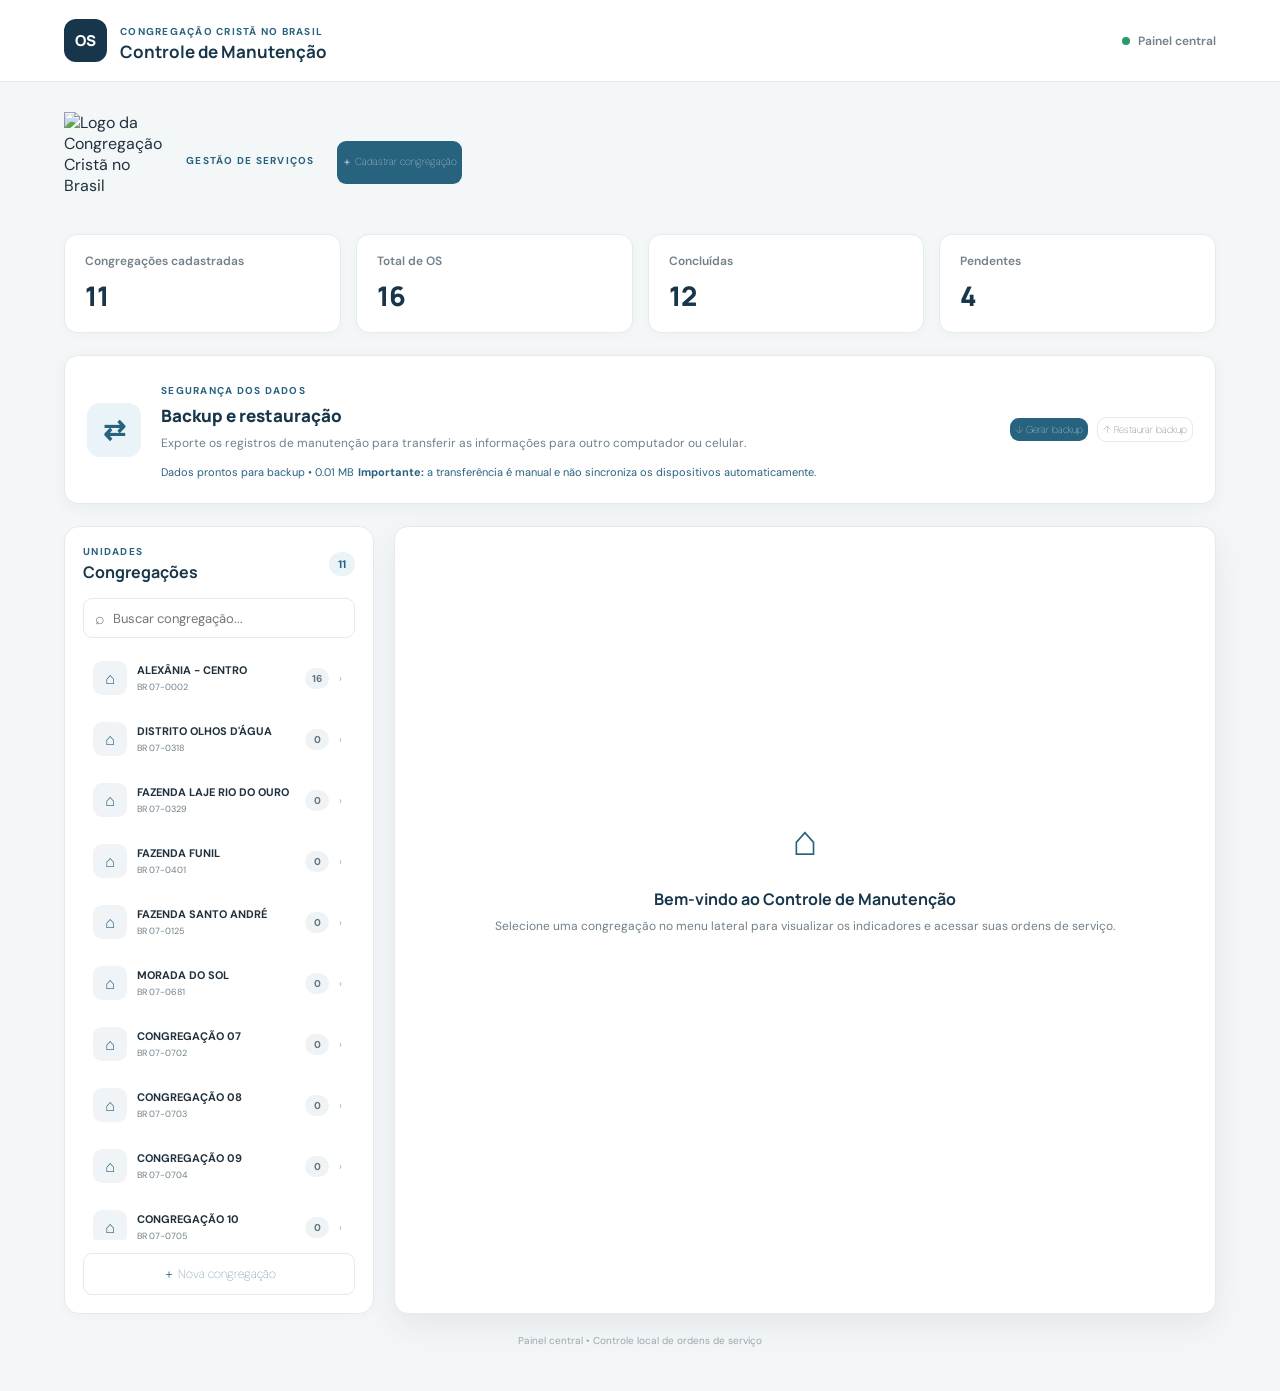
==== index.html @ 7ad14962 "logo html" ====
<!DOCTYPE html>
<html lang="pt-BR">

<head>
    <meta charset="UTF-8">
    <meta name="viewport" content="width=device-width, initial-scale=1.0">
    <meta name="theme-color" content="#18364b">

    <meta
        name="description"
        content="Sistema de controle de manutenção das congregações da Congregação Cristã no Brasil."
    >

    <title>Controle de Manutenção | Painel Central</title>

    <link rel="stylesheet" href="./style.css">

    <script src="./script.js" defer></script>
</head>

<body data-page="painel">

    <!-- =================================================
         CABEÇALHO
    ================================================== -->

    <header class="topbar">

        <a
            class="brand brand-link"
            href="index.html"
            aria-label="Página inicial do Controle de Manutenção"
        >

            <div class="brand-mark" aria-hidden="true">
                OS
            </div>

            <div>

                <span class="eyebrow">
                    CONGREGAÇÃO CRISTÃ NO BRASIL
                </span>

                <h1>Controle de Manutenção</h1>

            </div>

        </a>

        <div class="topbar-tag">

            <span class="online-dot" aria-hidden="true"></span>

            Painel central

        </div>

    </header>


    <!-- =================================================
         CONTEÚDO PRINCIPAL
    ================================================== -->

    <main class="container central-container">


        <!-- =================================================
             APRESENTAÇÃO
        ================================================== -->

        <section class="hero central-hero">

    <div class="hero-apresentacao">

        <img
            src="https://raw.githubusercontent.com/msduarte35/ordem_de_servi-o-ccb/main/Logoccb.avif"
            alt="Logo da Congregação Cristã no Brasil"
            class="logo-ccb"
        >

        <div class="hero-texto">

            <p class="eyebrow">
                GESTÃO DE SERVIÇOS
            </p>
            </div>

            <button
                class="btn btn-primary btn-add-top"
                type="button"
                id="btnNovaIgrejaTopo"
            >

                ＋ Cadastrar congregação

            </button>

        </section>


        <!-- =================================================
             INDICADORES GERAIS
        ================================================== -->

        <section
            class="stats stats-central"
            aria-label="Resumo geral das manutenções"
        >

            <article class="stat-card">

                <span>Congregações cadastradas</span>

                <strong id="totalIgrejas">11</strong>

            </article>


            <article class="stat-card">

                <span>Total de OS</span>

                <strong id="totalOSGeral">0</strong>

            </article>


            <article class="stat-card">

                <span>Concluídas</span>

                <strong id="concluidasGeral">0</strong>

            </article>


            <article class="stat-card">

                <span>Pendentes</span>

                <strong id="pendentesGeral">0</strong>

            </article>

        </section>


        <!-- =================================================
             BACKUP E RESTAURAÇÃO
        ================================================== -->

        <section
            class="backup-card"
            aria-label="Backup e restauração dos dados"
        >

            <div
                class="backup-icon"
                aria-hidden="true"
            >
                ⇄
            </div>


            <div class="backup-content">

                <span class="eyebrow">
                    SEGURANÇA DOS DADOS
                </span>

                <h3>Backup e restauração</h3>

                <p>
                    Exporte os registros de manutenção para transferir
                    as informações para outro computador ou celular.
                </p>

                <small
                    id="backupStatus"
                    aria-live="polite"
                >
                    Último backup: gere um arquivo para salvar seus dados.
                </small>

                <small class="backup-info">

                    <strong>Importante:</strong>

                    a transferência é manual e não sincroniza
                    os dispositivos automaticamente.

                </small>

            </div>


            <div class="backup-actions">

                <button
                    type="button"
                    class="btn btn-primary"
                    id="btnGerarBackup"
                >

                    ↓ Gerar backup

                </button>


                <button
                    type="button"
                    class="btn btn-outline"
                    id="btnRestaurarBackup"
                >

                    ↑ Restaurar backup

                </button>


                <input
                    type="file"
                    id="arquivoBackup"
                    accept=".json,application/json"
                    aria-label="Selecionar arquivo de backup"
                    hidden
                >

            </div>

        </section>


        <!-- =================================================
             ÁREA PRINCIPAL
        ================================================== -->

        <section class="central-workspace">


            <!-- =============================================
                 MENU LATERAL
            ============================================== -->

            <aside
                class="church-sidebar"
                aria-label="Menu de congregações"
            >

                <div class="sidebar-heading">

                    <div>

                        <p class="eyebrow">
                            UNIDADES
                        </p>

                        <h3>Congregações</h3>

                    </div>

                    <span
                        class="sidebar-total"
                        id="totalIgrejasMenu"
                    >
                        11
                    </span>

                </div>


                <!-- PESQUISA -->

                <label class="search sidebar-search">

                    <span aria-hidden="true">⌕</span>

                    <input
                        type="search"
                        id="buscaIgreja"
                        placeholder="Buscar congregação..."
                        autocomplete="off"
                        aria-label="Buscar congregação"
                    >

                </label>


                <!-- LISTA DINÂMICA DE CONGREGAÇÕES -->

                <nav
                    class="church-nav"
                    id="listaIgrejas"
                    aria-live="polite"
                    aria-label="Lista de congregações"
                >

                    <!-- Conteúdo gerado pelo JavaScript -->

                </nav>


                <!-- CADASTRAR CONGREGAÇÃO -->

                <button
                    class="btn btn-outline btn-new-sidebar"
                    type="button"
                    id="btnNovaIgreja"
                >

                    ＋ Nova congregação

                </button>

            </aside>


            <!-- =============================================
                 PAINEL DE INFORMAÇÕES
            ============================================== -->

            <section
                class="church-details panel"
                aria-label="Detalhes da congregação selecionada"
                aria-live="polite"
            >

                <div id="detalhesIgreja">

                    <!-- Informações inseridas pelo JavaScript -->

                </div>

            </section>

        </section>


        <!-- =================================================
             RODAPÉ
        ================================================== -->

        <footer class="footer-note">

            Painel central • Controle local de ordens de serviço

        </footer>

    </main>


    <!-- =================================================
         MODAL DE CADASTRO DE CONGREGAÇÃO
    ================================================== -->

    <dialog
        id="modalIgreja"
        class="modal-church"
        aria-labelledby="tituloModalIgreja"
    >

        <form id="formIgreja">


            <!-- CABEÇALHO DO MODAL -->

            <div class="modal-header">

                <div>

                    <p class="eyebrow">
                        CADASTRO DE UNIDADE
                    </p>

                    <h3 id="tituloModalIgreja">
                        Nova congregação
                    </h3>

                    <p class="muted small">
                        Preencha os dados para adicionar uma unidade
                        ao menu lateral.
                    </p>

                </div>


                <button
                    class="icon-btn"
                    type="button"
                    id="fecharModalIgreja"
                    aria-label="Fechar formulário"
                >

                    ×

                </button>

            </div>


            <!-- CAMPOS DO FORMULÁRIO -->

            <div class="form-grid">


                <label class="full">

                    Nome da congregação

                    <input
                        type="text"
                        id="nomeNovaIgreja"
                        maxlength="100"
                        placeholder="Ex.: CONGREGAÇÃO CENTRAL"
                        autocomplete="organization"
                        required
                    >

                </label>


                <label>

                    Código de identificação

                    <input
                        type="text"
                        id="codigoNovaIgreja"
                        maxlength="30"
                        placeholder="Ex.: 07-0800"
                        required
                    >

                </label>


                <label>

                    Localidade / descrição

                    <input
                        type="text"
                        id="descricaoNovaIgreja"
                        maxlength="100"
                        placeholder="Ex.: Setor Central"
                    >

                </label>


            </div>


            <!-- BOTÕES DO MODAL -->

            <div class="modal-footer">

                <button
                    class="btn btn-outline"
                    type="button"
                    id="cancelarCadastroIgreja"
                >

                    Cancelar

                </button>


                <button
                    class="btn btn-primary"
                    type="submit"
                >

                    Salvar congregação

                </button>

            </div>


        </form>

    </dialog>


</body>

</html>
---- style.css ----
@import url('https://fonts.googleapis.com/css2?family=DM+Sans:wght@400;500;600;700&family=Manrope:wght@500;600;700;800&display=swap');

/* =========================================
   1. VARIÁVEIS E CONFIGURAÇÕES
========================================= */

:root {
    --navy: #18364b;
    --blue: #27627f;
    --blue-soft: #eaf3f7;

    --ink: #20313d;
    --muted: #71808a;

    --line: #e4eaee;
    --bg: #f4f7f8;
    --white: #ffffff;

    --green: #18794e;
    --green-bg: #e8f5ee;

    --amber: #9a6500;
    --amber-bg: #fff4d8;

    --red: #b42318;
    --red-bg: #fdecea;

    --shadow: 0 12px 32px rgba(24,54,75,.08);
}

/* =========================================
   2. RESET GLOBAL
========================================= */

* {
    margin: 0;
    padding: 0;
    box-sizing: border-box;
}

html {
    scroll-behavior: smooth;
}

body {
    min-height: 100vh;
    background: var(--bg);
    color: var(--ink);
    font-family: 'DM Sans', sans-serif;
}

button,
input,
select,
textarea {
    font: inherit;
}

button {
    cursor: pointer;
}

button:focus-visible,
a:focus-visible,
input:focus-visible,
select:focus-visible,
textarea:focus-visible {
    outline: 3px solid rgba(39,98,127,.25);
    outline-offset: 2px;
}

img {
    max-width: 100%;
}

[hidden] {
    display: none !important;
}

/* =========================================
   3. CABEÇALHO
========================================= */

.topbar {
    min-height: 82px;
    background: var(--white);
    border-bottom: 1px solid var(--line);

    display: flex;
    align-items: center;
    justify-content: space-between;

    gap: 18px;
    padding: 12px max(5vw, 24px);
}

.brand {
    display: flex;
    align-items: center;
    gap: 13px;
    min-width: 0;
}

.brand-link {
    text-decoration: none;
    color: inherit;
}

.brand-mark {
    width: 43px;
    height: 43px;
    border-radius: 12px;

    background: var(--navy);
    color: white;

    display: grid;
    place-items: center;

    font: 800 15px Manrope, sans-serif;
    flex: none;
}

.eyebrow {
    font-size: 10px;
    letter-spacing: 1.25px;
    font-weight: 700;
    color: var(--blue);
    margin-bottom: 4px;
}

.brand h1 {
    font: 700 17px Manrope, sans-serif;
    color: var(--navy);
}

.topbar-tag {
    font-size: 12px;
    color: var(--muted);
    font-weight: 600;

    display: flex;
    align-items: center;
    gap: 8px;
}

.online-dot {
    width: 8px;
    height: 8px;
    border-radius: 50%;
    background: #269b68;
    flex: none;
}

.topbar-actions {
    display: flex;
    align-items: center;
    gap: 10px;
}

/* =========================================
   4. CONTAINER E TÍTULOS
========================================= */

.container {
    width: 100%;
    max-width: 1440px;
    margin: auto;
    padding: 38px 5vw 24px;
}

.central-container {
    max-width: 1600px;
    padding-top: 30px;
}

.hero {
    display: flex;
    align-items: center;
    justify-content: space-between;
    gap: 20px;
    margin-bottom: 25px;
}

.hero h2 {
    font: 800 29px Manrope, sans-serif;
    color: var(--navy);
    margin: 4px 0 6px;
}

.central-hero {
    margin-bottom: 22px;
    align-items: center;
}

.central-hero h2 {
    font-size: 27px;
}

.muted {
    color: var(--muted);
}

.small {
    font-size: 12px;
}

/* =========================================
   5. BOTÕES
========================================= */

.btn {
    border: 0;
    border-radius: 9px;
    padding: 5px 5px;

    font: 60 10px 'DM Sans', sans-serif;
    transition: .18s;
    

    text-decoration: none;

    display: inline-flex;
    align-items: center;
    justify-content: center;
    gap: 8px;

    white-space: nowrap;
}

.btn:hover {
    transform: translateY(-1px);
}

.btn:active {
    transform: translateY(0);
}

.btn-primary {
    background: var(--blue);
    color: white;
}

.btn-primary:hover {
    background: var(--navy);
}

.btn-outline {
    background: white;
    border: 1px solid var(--line);
    color: var(--ink);
}

.btn-outline:hover {
    background: var(--blue-soft);
    border-color: #cbdce4;
    color: var(--blue);
}

.btn-add-top {
    min-height: 43px;
}

/* Botão de exclusão */

#btnExcluirIgreja {
    color: var(--red);
    border-color: #f0d5d2;
    background: #fffafa;
}

#btnExcluirIgreja:hover {
    background: var(--red-bg);
    border-color: #e8bdb8;
}

/* =========================================
   6. INDICADORES GERAIS
========================================= */

.stats {
    display: grid;
    grid-template-columns: repeat(4, minmax(0, 1fr));
    gap: 15px;
    margin-bottom: 22px;
}

.stat-card {
    min-width: 0;
    background: white;
    border: 1px solid var(--line);
    border-radius: 13px;

    padding: 18px 20px;

    box-shadow: 0 3px 12px rgba(24,54,75,.025);
    transition: .2s;
}

.stat-card:hover {
    transform: translateY(-2px);
    box-shadow: var(--shadow);
}

.stat-card span {
    display: block;
    color: var(--muted);
    font-size: 12px;
    font-weight: 600;
}

.stat-card strong {
    display: block;
    font: 800 27px Manrope, sans-serif;
    color: var(--navy);
    margin-top: 8px;
}

/* =========================================
   7. ÁREA PRINCIPAL
========================================= */

.central-workspace {
    display: grid;
    grid-template-columns: 310px minmax(0, 1fr);
    gap: 20px;
    align-items: stretch;
}

/* =========================================
   8. MENU LATERAL
========================================= */

.church-sidebar {
    background: white;
    border: 1px solid var(--line);
    border-radius: 15px;
    padding: 18px;

    box-shadow: 0 3px 12px rgba(24,54,75,.025);

    display: flex;
    flex-direction: column;
    min-width: 0;
}

.sidebar-heading {
    display: flex;
    align-items: center;
    justify-content: space-between;
    gap: 10px;
    margin-bottom: 15px;
}

.sidebar-heading .eyebrow {
    margin-bottom: 3px;
}

.sidebar-heading h3 {
    font: 700 16px Manrope, sans-serif;
    color: var(--navy);
}

.sidebar-total {
    background: var(--blue-soft);
    color: var(--blue);
    border-radius: 20px;
    padding: 5px 9px;
    font-size: 11px;
    font-weight: 700;
    flex: none;
}

/* =========================================
   9. PESQUISA
========================================= */

.search {
    height: 42px;

    display: flex;
    align-items: center;
    gap: 8px;

    border: 1px solid var(--line);
    border-radius: 9px;
    padding: 0 11px;

    color: var(--muted);
    background: white;
}

.search input {
    border: 0;
    outline: 0;
    width: 100%;
    min-width: 0;

    font: 13px 'DM Sans', sans-serif;
    color: var(--ink);
    background: transparent;
}

.sidebar-search {
    height: 40px;
    margin-bottom: 12px;
    flex: none;
}

.sidebar-search:focus-within {
    border-color: #7ca9bf;
    box-shadow: 0 0 0 3px var(--blue-soft);
}

/* =========================================
   10. MENU DE IGREJAS
========================================= */

.church-nav {
    display: flex;
    flex-direction: column;
    gap: 5px;

    max-height: 590px;
    overflow-y: auto;
    padding-right: 3px;
}

.church-nav::-webkit-scrollbar {
    width: 5px;
}

.church-nav::-webkit-scrollbar-thumb {
    background: #cbd8df;
    border-radius: 10px;
}

.church-nav::-webkit-scrollbar-track {
    background: transparent;
}

.church-nav-item {
    width: 100%;

    display: flex;
    align-items: center;
    gap: 10px;

    text-align: left;

    border: 1px solid transparent;
    background: transparent;
    border-radius: 9px;

    padding: 10px 9px;

    color: var(--ink);
    transition: .16s;
}

.church-nav-item:hover {
    background: #f5f8fa;
    border-color: #edf1f3;
}

.church-nav-item.ativo {
    background: var(--blue-soft);
    border-color: #d8e8ef;
    color: var(--navy);
}

.church-nav-icon {
    width: 34px;
    height: 34px;
    border-radius: 9px;

    background: #f0f4f6;
    color: var(--blue);

    display: grid;
    place-items: center;

    flex: none;
    font-size: 16px;
}

.church-nav-item.ativo .church-nav-icon {
    background: white;
}

.church-nav-text {
    display: flex;
    flex-direction: column;
    gap: 3px;

    min-width: 0;
    flex: 1;
}

.church-nav-text strong {
    font-size: 11px;
    font-weight: 700;
    line-height: 1.35;
    overflow-wrap: anywhere;
}

.church-nav-text small {
    font-size: 9px;
    color: var(--muted);
}

.church-nav-arrow {
    color: #9aabb4;
    font-size: 10px;
    flex: none;
}

.church-nav-item.ativo .church-nav-arrow {
    color: var(--blue);
}

.church-nav-count {
    min-width: 24px;
    text-align: center;
    border-radius: 20px;
    background: #f0f3f5;
    color: #63727b;
    font-size: 10px;
    font-weight: 700;
    padding: 4px 6px;
    flex: none;
}

.church-nav-item.ativo .church-nav-count {
    background: white;
    color: var(--blue);
}

/* =========================================
   11. ESTADO VAZIO DO MENU
========================================= */

.sidebar-empty {
    padding: 22px 8px;
    text-align: center;
    display: grid;
    gap: 6px;
}

.sidebar-empty strong {
    font-size: 11px;
    color: var(--navy);
}

.sidebar-empty span {
    font-size: 10px;
    color: var(--muted);
}

/* =========================================
   12. BOTÃO NOVA IGREJA
========================================= */

.btn-new-sidebar {
    width: 100%;
    margin-top: 13px;
    min-height: 42px;
    color: var(--blue);
    font-size: 12px;
}

/* =========================================
   13. PAINEL DE INFORMAÇÕES
========================================= */

.panel {
    background: var(--white);
    border: 1px solid var(--line);
    border-radius: 14px;
    box-shadow: var(--shadow);
}

.church-details {
    min-height: 540px;
    padding: 25px 27px;
    overflow: hidden;
}

/* =========================================
   14. CABEÇALHO DA IGREJA
========================================= */

.detail-heading {
    display: flex;
    align-items: center;
    justify-content: space-between;
    gap: 18px;

    padding-bottom: 23px;
    border-bottom: 1px solid var(--line);
}

.detail-title-group {
    display: flex;
    align-items: center;
    gap: 15px;
    min-width: 0;
}

.detail-icon {
    width: 54px;
    height: 54px;
    border-radius: 15px;

    background: var(--blue-soft);
    color: var(--blue);

    display: grid;
    place-items: center;

    font-size: 23px;
    flex: none;
}

.detail-title-group .eyebrow {
    margin-bottom: 5px;
}

.detail-title-group h3 {
    font: 800 21px Manrope, sans-serif;
    color: var(--navy);
    margin-bottom: 5px;
    overflow-wrap: anywhere;
}

.detail-title-group .small {
    font-size: 11px;
}

.detail-heading > .btn {
    flex: none;
}

/* =========================================
   15. INFORMAÇÕES DA IGREJA
========================================= */

.detail-info-grid {
    display: grid;
    grid-template-columns: repeat(3, minmax(0, 1fr));
    gap: 12px;
    padding: 22px 0;
}

.detail-info-card {
    display: flex;
    align-items: center;
    gap: 10px;

    min-width: 0;

    background: #f8fafb;
    border: 1px solid #edf1f3;
    border-radius: 11px;
    padding: 13px;
}

.detail-info-icon {
    width: 34px;
    height: 34px;
    border-radius: 9px;

    background: #eaf3f7;
    color: var(--blue);

    display: grid;
    place-items: center;
    flex: none;
    font-size: 14px;
}

.detail-info-card div {
    display: flex;
    flex-direction: column;
    gap: 4px;
    min-width: 0;
}

.detail-info-card small {
    font-size: 9px;
    color: var(--muted);
}

.detail-info-card strong {
    font-size: 11px;
    color: var(--navy);
    overflow-wrap: anywhere;
}

/* =========================================
   16. TÍTULO DA SEÇÃO
========================================= */

.detail-section-title {
    display: flex;
    justify-content: space-between;
    align-items: flex-end;
    gap: 12px;
    margin: 8px 0 13px;
}

.detail-section-title h4 {
    font: 700 15px Manrope, sans-serif;
    color: var(--navy);
    margin-bottom: 4px;
}

.detail-period {
    font-size: 9px;
    color: var(--muted);
    background: #f4f7f8;
    padding: 6px 9px;
    border-radius: 20px;
}

/* =========================================
   17. INDICADORES INDIVIDUAIS
========================================= */

.detail-stats {
    display: grid;
    grid-template-columns: repeat(3, minmax(0, 1fr));
    gap: 12px;
}

.detail-stat {
    display: flex;
    align-items: center;
    gap: 12px;

    border: 1px solid var(--line);
    border-radius: 11px;
    padding: 16px;
    min-width: 0;

    transition: .2s;
}

.detail-stat:hover {
    border-color: #cbdce4;
    background: #fcfdfe;
}

.detail-stat-symbol {
    width: 38px;
    height: 38px;
    border-radius: 10px;

    display: grid;
    place-items: center;

    font-size: 16px;
    flex: none;
}

.detail-stat-symbol.blue {
    background: var(--blue-soft);
    color: var(--blue);
}

.detail-stat-symbol.green {
    background: var(--green-bg);
    color: var(--green);
}

.detail-stat-symbol.amber {
    background: var(--amber-bg);
    color: var(--amber);
}

.detail-stat div {
    display: flex;
    flex-direction: column;
    gap: 4px;
    min-width: 0;
}

.detail-stat small {
    font-size: 10px;
    color: var(--muted);
}

.detail-stat strong {
    font: 800 23px Manrope, sans-serif;
    color: var(--navy);
}

/* =========================================
   18. BARRA DE PROGRESSO
========================================= */

.completion-card {
    margin-top: 17px;
    border: 1px solid var(--line);
    border-radius: 11px;
    padding: 16px;
}

.completion-head {
    display: flex;
    justify-content: space-between;
    align-items: center;
    gap: 12px;
    margin-bottom: 12px;
}

.completion-head div {
    display: flex;
    flex-direction: column;
    gap: 4px;
}

.completion-head div strong {
    font-size: 11px;
    color: var(--navy);
}

.completion-head div small {
    font-size: 10px;
    color: var(--muted);
}

.completion-percent {
    font: 800 18px Manrope, sans-serif;
    color: var(--blue);
}

.progress-track {
    height: 8px;
    background: #edf1f3;
    border-radius: 20px;
    overflow: hidden;
}

.progress-track span {
    height: 100%;
    display: block;
    background: var(--blue);
    border-radius: 20px;
    transition: width .25s;
}

/* =========================================
   19. RODAPÉ DO PAINEL
========================================= */

.detail-footer {
    display: flex;
    align-items: center;
    justify-content: space-between;
    gap: 12px;

    margin-top: 20px;
    padding-top: 15px;
    border-top: 1px solid var(--line);
}

.detail-footer > span {
    display: flex;
    align-items: center;
    gap: 7px;

    color: var(--muted);
    font-size: 10px;
}

.detail-footer .online-dot {
    width: 7px;
    height: 7px;
    display: inline-block;
}

/* =========================================
   20. ESTADO VAZIO
========================================= */

.empty-state {
    text-align: center;
    padding: 48px 15px;
}

.empty-state > i {
    display: block;
    font-size: 30px;
    color: #9aabb4;
    margin-bottom: 14px;
}

.empty-state h2,
.empty-state h3 {
    font: 700 16px Manrope, sans-serif;
    color: var(--navy);
}

.empty-state p {
    font-size: 12px;
    color: var(--muted);
    margin-top: 7px;
    line-height: 1.6;
}

.empty-state-main {
    min-height: 440px;
    display: flex;
    flex-direction: column;
    align-items: center;
    justify-content: center;
}

.empty-state-main > i {
    font-size: 42px;
    color: var(--blue);
    margin-bottom: 20px;
}

.empty-state-main .btn {
    margin-top: 20px;
}

/* =========================================
   21. MODAIS
========================================= */

dialog {
    border: 0;
    border-radius: 15px;
    padding: 0;

    width: min(620px, calc(100% - 28px));
    max-height: 90vh;
    overflow-y: auto;

    margin: auto;

    box-shadow: 0 25px 80px rgba(0,0,0,.22);
}

dialog::backdrop {
    background: rgba(13,31,43,.48);
    backdrop-filter: blur(2px);
}

dialog form {
    padding: 24px;
}

.modal-church {
    max-width: 560px;
}

.modal-church form {
    padding: 25px;
}

.modal-header {
    display: flex;
    justify-content: space-between;
    align-items: flex-start;
    gap: 15px;
    margin-bottom: 22px;
}

.modal-header h3 {
    font: 800 20px Manrope, sans-serif;
    color: var(--navy);
    margin-bottom: 6px;
}

.icon-btn {
    border: 0;
    background: transparent;
    font-size: 26px;
    color: var(--muted);
}

.icon-btn:hover {
    color: var(--red);
}

/* =========================================
   22. FORMULÁRIOS
========================================= */

.form-grid {
    display: grid;
    grid-template-columns: repeat(2, minmax(0, 1fr));
    gap: 15px;
}

.form-grid label {
    display: flex;
    flex-direction: column;
    gap: 7px;

    font-size: 11px;
    font-weight: 700;
    color: #53636d;
}

.form-grid input,
.form-grid select,
.form-grid textarea {
    width: 100%;

    border: 1px solid var(--line);
    border-radius: 8px;

    padding: 11px;

    background: white;
    outline: none;

    color: var(--ink);
    font-size: 13px;

    transition: .18s;
}

.form-grid input:focus,
.form-grid select:focus,
.form-grid textarea:focus {
    border-color: #7ca9bf;
    box-shadow: 0 0 0 3px var(--blue-soft);
}

.form-grid textarea {
    resize: vertical;
    min-height: 95px;
}

.full {
    grid-column: 1 / -1;
}

.modal-footer {
    display: flex;
    justify-content: flex-end;
    gap: 9px;
    margin-top: 23px;
}

/* =========================================
   23. RODAPÉ GERAL
========================================= */

.footer-note {
    text-align: center;
    color: #9aa6ad;
    font-size: 10px;
    margin: 20px 0;
}

/* =========================================
   24. PÁGINA DE ORDENS DE SERVIÇO
========================================= */

.intro {
    display: flex;
    align-items: center;
    justify-content: space-between;
    gap: 20px;
    margin-bottom: 25px;
}

.intro h2 {
    font: 800 27px Manrope, sans-serif;
    color: var(--navy);
    margin: 5px 0 7px;
}

.intro-actions {
    display: flex;
    align-items: center;
    gap: 9px;
}

/* =========================================
   25. CABEÇALHO DOS PAINÉIS
========================================= */

.panel-heading {
    display: flex;
    align-items: center;
    justify-content: space-between;
    gap: 15px;
    padding: 21px 22px;
    border-bottom: 1px solid var(--line);
}

.panel-heading h3 {
    font: 800 17px Manrope, sans-serif;
    color: var(--navy);
    margin-bottom: 5px;
}

.counter {
    background: var(--blue-soft);
    color: var(--blue);
    border-radius: 20px;
    padding: 7px 11px;
    font-size: 11px;
    font-weight: 700;
    white-space: nowrap;
}

/* =========================================
   26. PESQUISA E FILTROS
========================================= */

.filters {
    display: grid; /* Define a grid layout */
    grid-template-columns: minmax(220px, 2fr) repeat(3, minmax(150px, 1fr));
    gap: 10px;
    padding: 18px 22px;
    border-bottom: 1px solid var(--line);
}

.filters .search {
    min-width: 0;
    height: 42px;
}

.filters .search:focus-within {
    border-color: #7ca9bf;
    box-shadow: 0 0 0 3px var(--blue-soft);
}

.filters select {
    width: 100%;
    min-width: 0;
    height: 42px;
    padding: 0 10px;
    border: 1px solid var(--line);
    border-radius: 8px;
    background: white;
    color: var(--ink);
    font-size: 12px;
    outline: none;
    cursor: pointer;
}

.filters select:focus {
    border-color: #7ca9bf;
    box-shadow: 0 0 0 3px var(--blue-soft);
}

/* =========================================
   27. TABELA DE ORDENS
========================================= */

.table-wrap {
    width: 100%;
    overflow-x: auto;
    padding: 0 22px 18px;
    -webkit-overflow-scrolling: touch;
}

.table-wrap table {
    width: 100%;
    min-width: 950px;
    border-collapse: separate;
    border-spacing: 0;
    text-align: left;
}

.table-wrap thead th {
    padding: 14px 12px;
    background: #f7f9fa;
    border-bottom: 1px solid var(--line);
    color: #637580;
    font-size: 10px;
    font-weight: 700;
    text-transform: uppercase;
    letter-spacing: .45px;
    white-space: nowrap;
}

.table-wrap thead th:first-child {
    border-radius: 8px 0 0 8px;
}

.table-wrap thead th:last-child {
    border-radius: 0 8px 8px 0;
}

.table-wrap tbody td {
    padding: 13px 12px;
    border-bottom: 1px solid #edf1f3;
    color: var(--ink);
    font-size: 12px;
    vertical-align: middle;
}

.table-wrap tbody tr {
    transition: background .15s;
}

.table-wrap tbody tr:hover {
    background: #f8fbfc;
}

.table-wrap tbody tr:last-child td {
    border-bottom: 0;
}

.table-wrap tbody td:first-child {
    color: var(--blue);
    font-weight: 700;
    white-space: nowrap;
}

.table-wrap .description {
    max-width: 390px;
    font-size: 12px;
    font-weight: 600;
    line-height: 1.5;
    color: var(--navy);
}

.observation {
    display: block;
    margin-top: 5px;
    color: var(--muted);
    font-size: 10px;
    line-height: 1.5;
}

/* =========================================
   28. STATUS DAS ORDENS
========================================= */

.status {
    display: inline-flex;
    align-items: center;
    justify-content: center;
    padding: 6px 9px;
    border-radius: 20px;
    background: #f0f3f5;
    color: #64727b;
    font-size: 9px;
    font-weight: 700;
    white-space: nowrap;
}

.status.CONCLUÍDA {
    color: var(--green);
    background: var(--green-bg);
}

.status.ATRASADA {
    color: var(--red);
    background: var(--red-bg);
}

.status.EM-ANDAMENTO {
    color: var(--blue);
    background: var(--blue-soft);
}

.status.ABERTA {
    color: var(--amber);
    background: var(--amber-bg);
}

.status.N\/OK {
    color: var(--red);
    background: var(--red-bg);
}

.table-wrap td.yes {
    color: var(--green);
    font-weight: 700;
}

.table-wrap td.no {
    color: var(--red);
    font-weight: 700;
}

/* =========================================
   29. BOTÕES DE AÇÃO DA TABELA
========================================= */

.row-actions {
    display: flex;
    align-items: center;
    gap: 6px;
    white-space: nowrap;
}

.mini-btn {
    border: 1px solid var(--line);
    background: white;
    color: var(--blue);
    border-radius: 6px;
    padding: 7px 10px;
    font-size: 10px;
    font-weight: 700;
    transition: .18s;
}

.mini-btn:hover {
    background: var(--blue-soft);
    border-color: #cbdce4;
    transform: translateY(-1px);
}

.mini-btn.delete {
    color: var(--red);
    border-color: #f0d5d2;
}

.mini-btn.delete:hover {
    background: var(--red-bg);
    border-color: #e8bdb8;
}

/* =========================================
   30. ESTADO VAZIO DA TABELA
========================================= */

#vazio {
    padding: 45px 15px;
}

#vazio[hidden] {
    display: none !important;
}

.empty-icon {
    font-size: 30px;
    color: #9aabb4;
    margin-bottom: 12px;
}

/* =========================================
   31. MODAL DE ORDEM DE SERVIÇO
========================================= */

#modalOS {
    width: min(700px, calc(100% - 28px));
}

#modalOS form {
    padding: 25px;
}

#modalOS .form-grid {
    gap: 16px;
}

#modalOS .form-grid label {
    font-size: 12px;
}

#modalOS .form-grid input,
#modalOS .form-grid select,
#modalOS .form-grid textarea {
    min-height: 42px;
    border: 1px solid var(--line);
    border-radius: 8px;
    background: #fff;
    color: var(--ink);
    padding: 11px 12px;
    font-size: 13px;
}

#modalOS .form-grid textarea {
    min-height: 95px;
    line-height: 1.5;
}

#modalOS .form-grid input:focus,
#modalOS .form-grid select:focus,
#modalOS .form-grid textarea:focus {
    outline: none;
    border-color: #7ca9bf;
    box-shadow: 0 0 0 3px var(--blue-soft);
}

#modalOS .modal-footer {
    padding-top: 16px;
    border-top: 1px solid var(--line);
}

/* =========================================
   32. CARD DE BACKUP E RESTAURAÇÃO
========================================= */

.backup-card {
    display: flex;
    align-items: center;
    gap: 20px;

    padding: 22px;
    margin: 22px 0;

    background: var(--white);
    border: 1px solid var(--line);
    border-radius: 14px;

    box-shadow: 0 4px 16px rgba(24,54,75,.05);
}

.backup-icon {
    width: 54px;
    height: 54px;
    flex: none;

    display: grid;
    place-items: center;

    border-radius: 13px;
    background: var(--blue-soft);
    color: var(--blue);

    font-size: 27px;
    font-weight: 700;
}

.backup-content {
    flex: 1;
    min-width: 0;
}

.backup-content .eyebrow {
    margin-bottom: 5px;
}

.backup-content h3 {
    font: 800 17px Manrope, sans-serif;
    color: var(--navy);
    margin: 5px 0 7px;
}

.backup-content p {
    color: var(--muted);
    font-size: 12px;
    line-height: 1.6;
    margin-bottom: 7px;
}

.backup-content small {
    color: var(--blue);
    font-size: 11px;
}

.backup-actions {
    display: flex;
    align-items: center;
    justify-content: flex-end;
    gap: 9px;
    flex-wrap: wrap;
}

.backup-actions .btn {
    white-space: nowrap;
}

/* =========================================
   33. ASSINATURAS PARA IMPRESSÃO
========================================= */

.print-signatures {
    display: none;
}

.signature {
    flex: 1;
    text-align: center;
    font-size: 10px;
    color: #202a30;
}

.signature span {
    display: block;
    border-top: 1px solid #222;
    margin-bottom: 9px;
    height: 1px;
}

/* =========================================
   34. RESPONSIVIDADE - TABLET
========================================= */

@media (max-width: 1100px) {

    .central-workspace {
        grid-template-columns: 270px minmax(0, 1fr);
        gap: 14px;
    }

    .church-details {
        padding: 20px;
    }

    .detail-info-grid {
        grid-template-columns: 1fr;
    }

}

/* =========================================
   35. RESPONSIVIDADE - TABLET MENOR
========================================= */

@media (max-width: 1050px) {

    .filters {
        grid-template-columns: repeat(2, minmax(0, 1fr));
    }

    .filters .search {
        grid-column: 1 / -1;
    }

}

@media (max-width: 900px) {

    .stats {
        grid-template-columns: repeat(2, minmax(0, 1fr));
        gap: 10px;
    }

}

/* =========================================
   36. RESPONSIVIDADE - CELULAR
========================================= */

@media (max-width: 760px) {

    .topbar {
        padding: 12px 16px;
        min-height: 72px;
        flex-wrap: wrap;
    }

    .brand h1 {
        font-size: 14px;
    }

    .topbar-actions {
        width: 100%;
        flex-wrap: wrap;
    }

    .topbar-actions .btn {
        flex: 1;
    }

    .container,
    .central-container {
        padding: 24px 14px;
    }

    .hero {
        align-items: flex-start;
        flex-direction: column;
    }

    .hero h2 {
        font-size: 25px;
    }

    .central-hero .btn-add-top {
        width: 100%;
    }

    .intro {
        align-items: flex-start;
        flex-direction: column;
    }

    .intro h2 {
        font-size: 23px;
    }

    .intro-actions {
        width: 100%;
    }

    .intro-actions .btn {
        flex: 1;
    }

    .stat-card {
        padding: 14px;
    }

    .stat-card strong {
        font-size: 23px;
    }

    .central-workspace {
        grid-template-columns: 1fr;
    }

    .church-sidebar {
        padding: 14px;
    }

    .church-nav {
        max-height: 260px;
        display: grid;
        grid-template-columns: repeat(2, minmax(0, 1fr));
        gap: 5px;
    }

    .church-nav-item {
        padding: 8px 6px;
        gap: 7px;
    }

    .church-nav-icon {
        width: 29px;
        height: 29px;
        font-size: 14px;
    }

    .church-nav-text strong {
        font-size: 9px;
    }

    .church-nav-text small {
        font-size: 8px;
    }

    .church-nav-count {
        min-width: 20px;
        font-size: 9px;
        padding: 3px;
    }

    .church-details {
        min-height: 0;
        padding: 18px 14px;
    }

    .detail-heading {
        align-items: flex-start;
        flex-direction: column;
    }

    .detail-heading > .btn {
        width: 100%;
    }

    .detail-title-group h3 {
        font-size: 17px;
    }

    .detail-info-grid {
        grid-template-columns: 1fr;
        padding: 16px 0;
    }

    .detail-stats {
        grid-template-columns: 1fr;
    }

    .detail-stat {
        padding: 12px;
    }

    .detail-section-title {
        align-items: flex-start;
        flex-direction: column;
    }

    .detail-footer {
        align-items: flex-start;
        flex-direction: column;
    }

    .form-grid {
        grid-template-columns: 1fr;
    }

    .full {
        grid-column: auto;
    }

    .modal-footer {
        flex-direction: column-reverse;
    }

    .modal-footer .btn {
        width: 100%;
    }

    .modal-church form {
        padding: 20px;
    }

    .panel-heading {
        align-items: flex-start;
        flex-direction: column;
        padding: 17px;
    }

    .filters {
        grid-template-columns: 1fr;
        padding: 15px 17px;
    }

    .filters .search {
        grid-column: auto;
    }

    .table-wrap {
        padding: 0 12px 15px;
    }

    #modalOS form {
        padding: 19px;
    }

    #modalOS .form-grid {
        grid-template-columns: 1fr;
    }

    #modalOS .form-grid .full {
        grid-column: auto;
    }

    #modalOS .modal-footer {
        flex-direction: column-reverse;
    }

    #modalOS .modal-footer .btn {
        width: 100%;
    }

    .backup-card {
        align-items: flex-start;
        flex-direction: column;
        gap: 15px;
        padding: 18px;
    }

    .backup-content {
        width: 100%;
    }

    .backup-actions {
        width: 100%;
        flex-direction: column;
    }

    .backup-actions .btn {
        width: 100%;
        justify-content: center;
    }

}

/* =========================================
   37. RESPONSIVIDADE - CELULARES PEQUENOS
========================================= */

@media (max-width: 420px) {

    .topbar {
        align-items: flex-start;
    }

    .brand {
        gap: 8px;
    }

    .brand-mark {
        width: 38px;
        height: 38px;
    }

    .church-nav {
        grid-template-columns: 1fr;
    }

    .detail-title-group {
        align-items: flex-start;
    }

    .detail-icon {
        width: 44px;
        height: 44px;
        font-size: 20px;
    }

    .completion-card {
        padding: 12px;
    }

    .stats {
        grid-template-columns: repeat(2, minmax(0, 1fr));
        gap: 8px;
    }

    .stat-card {
        padding: 12px 10px;
    }

    .stat-card span {
        font-size: 10px;
    }

    .stat-card strong {
        font-size: 21px;
    }

    .intro-actions {
        flex-direction: column;
    }

    .intro-actions .btn {
        width: 100%;
    }

    .panel-heading h3 {
        font-size: 15px;
    }

    .table-wrap {
        overflow-x: auto;
        -webkit-overflow-scrolling: touch;
    }

}

/* =========================================
   38. IMPRESSÃO - PAINEL CENTRAL
========================================= */

@media print {

    body {
        background: white !important;
        color: #111 !important;
    }

    .topbar,
    .footer-note,
    .church-sidebar,
    .btn-add-top,
    .modal-footer,
    #btnExcluirIgreja,
    .backup-card {
        display: none !important;
    }

    .container,
    .central-container {
        max-width: none;
        padding: 0;
    }

    .central-workspace {
        display: block;
    }

    .panel,
    .stat-card {
        box-shadow: none;
    }

    .print-signatures {
        display: flex;
        justify-content: space-between;
        gap: 55px;
        margin: 75px 28px 20px;
        break-inside: avoid;
    }

    .signature {
        flex: 1;
        text-align: center;
        font-size: 10px;
        color: #202a30;
    }

    .signature span {
        display: block;
        border-top: 1px solid #222;
        margin-bottom: 9px;
        height: 1px;
    }

}

/* =========================================
   39. IMPRESSÃO - ORDENS DE SERVIÇO
========================================= */

@media print {

    body {
        background: white !important;
        color: #111 !important;
    }

    .topbar,
    .intro-actions,
    #btnNovaOS,
    .filters,
    .row-actions,
    .footer-note {
        display: none !important;
    }

    .container {
        max-width: none;
        padding: 0;
    }

    .intro {
        margin: 0 0 18px;
    }

    .intro h2 {
        font-size: 20px;
    }

    .stats {
        gap: 8px;
        margin-bottom: 15px;
    }

    .stat-card {
        padding: 10px;
        box-shadow: none;
        border: 1px solid #ccc;
    }

    .panel {
        box-shadow: none;
        border: 1px solid #ccc;
        overflow: visible;
    }

    .panel-heading {
        padding: 12px;
    }

    .table-wrap {
        overflow: visible;
        padding: 0;
    }

    .table-wrap table {
        min-width: 0;
        width: 100%;
    }

    .table-wrap thead th {
        background: #eee !important;
        color: #111 !important;
        font-size: 8px;
    }

    .table-wrap tbody td {
        padding: 7px 5px;
        font-size: 8px;
        color: #111 !important;
    }

    .table-wrap .description {
        font-size: 8px;
    }

    .status {
        background: transparent !important;
        color: #111 !important;
        border: 1px solid #999;
        padding: 3px 5px;
    }

    .print-signatures {
        display: flex !important;
        justify-content: space-between;
        gap: 45px;
        margin: 75px 25px 20px;
        break-inside: avoid;
    }

    .signature {
        flex: 1;
        text-align: center;
        font-size: 9px;
        color: #111;
    }

    .signature span {
        display: block;
        height: 1px;
        border-top: 1px solid #222;
        margin-bottom: 9px;
    }

}


/* =====================================================
   MENU DE OPÇÕES DAS ORDENS DE SERVIÇO
===================================================== */

.actions-col {
    position: relative;
    text-align: center;
    width: 90px;
}

.os-menu-container {
    position: relative;
    display: inline-flex;
    justify-content: center;
    align-items: center;
}

/* Botão de três pontos */

.btn-opcoes-os {
    width: 38px;
    height: 38px;
    display: inline-flex;
    align-items: center;
    justify-content: center;

    border: 1px solid var(--bd, #e3e8f0);
    border-radius: 10px;

    background: var(--card, #fff);
    color: var(--tx, #202938);

    font-size: 25px;
    font-weight: bold;
    line-height: 1;

    cursor: pointer;
    transition: .2s ease;
}

.btn-opcoes-os:hover,
.btn-opcoes-os[aria-expanded="true"] {
    background: var(--acs, #edf2ff);
    color: var(--ac, #315fcb);
    border-color: var(--ac, #315fcb);
}

/* Menu suspenso */

.os-dropdown {
    position: absolute;
    top: calc(100% + 7px);
    right: 0;

    width: 175px;
    padding: 6px;

    background: var(--card, #fff);
    border: 1px solid var(--bd, #e3e8f0);
    border-radius: 12px;

    box-shadow: 0 10px 30px rgba(0, 0, 0, .14);

    z-index: 1000;
    text-align: left;
}

.os-dropdown[hidden] {
    display: none !important;
}

/* Itens do menu */

.os-dropdown-item {
    width: 100%;
    display: flex;
    align-items: center;
    gap: 10px;

    padding: 11px 12px;

    border: none;
    border-radius: 8px;

    background: transparent;
    color: var(--tx, #202938);

    font-size: 13px;
    font-weight: 600;
    text-align: left;

    cursor: pointer;
    transition: .2s ease;
}

.os-dropdown-item span {
    width: 18px;
    text-align: center;
    font-size: 16px;
}

.os-dropdown-item:hover {
    background: var(--acs, #edf2ff);
    color: var(--ac, #315fcb);
}

/* Opção excluir */

.os-dropdown-item.excluir {
    color: #dc3545;
}

.os-dropdown-item.excluir:hover {
    background: #fff0f0;
    color: #c82333;
}

/* Acessibilidade */

.btn-opcoes-os:focus-visible,
.os-dropdown-item:focus-visible {
    outline: 2px solid var(--ac, #315fcb);
    outline-offset: 2px;
}


/* =====================================================
   MENU PROFISSIONAL DE OPÇÕES DAS ORDENS DE SERVIÇO
===================================================== */

.actions-col {
    position: relative;
    text-align: center;
    width: 90px;
}

.os-menu-container {
    position: relative;
    display: inline-flex;
    align-items: center;
    justify-content: center;
}

/* BOTÃO PRINCIPAL - TRÊS PONTOS */

.btn-opcoes-os {
    width: 40px;
    height: 40px;

    display: inline-flex;
    align-items: center;
    justify-content: center;

    border: 1px solid #dbe4f0;
    border-radius: 12px;

    background: linear-gradient(145deg, #ffffff, #edf3ff);
    color: #2458c5;

    font-size: 27px;
    font-weight: 800;

    cursor: pointer;
    box-shadow: 0 3px 8px rgba(37, 99, 235, .10);

    transition: all .25s ease;
}

.btn-opcoes-os:hover,
.btn-opcoes-os[aria-expanded="true"] {
    background: linear-gradient(135deg, #2563eb, #1746b5);
    color: #ffffff;
    border-color: #2563eb;

    transform: translateY(-2px);
    box-shadow: 0 6px 15px rgba(37, 99, 235, .28);
}

/* MENU SUSPENSO */

.os-dropdown {
    position: absolute;
    top: calc(100% + 8px);
    right: 0;

    width: 190px;
    padding: 7px;

    background: #ffffff;
    border: 1px solid #e2e8f0;
    border-radius: 14px;

    box-shadow: 0 12px 30px rgba(15, 23, 42, .18);

    z-index: 1000;
    text-align: left;

    animation: aparecerMenuOS .18s ease;
}

.os-dropdown[hidden] {
    display: none !important;
}

@keyframes aparecerMenuOS {
    from {
        opacity: 0;
        transform: translateY(-6px);
    }

    to {
        opacity: 1;
        transform: translateY(0);
    }
}

/* BOTÕES INTERNOS */

.os-dropdown-item {
    width: 100%;
    min-height: 42px;

    display: flex;
    align-items: center;
    gap: 11px;

    padding: 10px 12px;

    border: none;
    border-radius: 9px;

    background: transparent;
    color: #334155;

    font-size: 13px;
    font-weight: 700;
    text-align: left;

    cursor: pointer;
    transition: all .2s ease;
}

.os-dropdown-item span {
    width: 22px;
    height: 22px;

    display: inline-flex;
    align-items: center;
    justify-content: center;

    border-radius: 7px;
    font-size: 15px;
    font-weight: bold;
}

/* VISUALIZAR - AZUL */

.os-dropdown-item[data-acao="visualizar"] {
    color: #1d4ed8;
}

.os-dropdown-item[data-acao="visualizar"] span {
    background: #dbeafe;
    color: #1d4ed8;
}

.os-dropdown-item[data-acao="visualizar"]:hover {
    background: #eff6ff;
}

/* EDITAR - LARANJA */

.os-dropdown-item[data-acao="editar"] {
    color: #b45309;
}

.os-dropdown-item[data-acao="editar"] span {
    background: #ffedd5;
    color: #c2410c;
}

.os-dropdown-item[data-acao="editar"]:hover {
    background: #fff7ed;
}

/* EXCLUIR - VERMELHO */

.os-dropdown-item.excluir {
    color: #dc2626;
}

.os-dropdown-item.excluir span {
    background: #fee2e2;
    color: #dc2626;
}

.os-dropdown-item.excluir:hover {
    background: #fef2f2;
}

/* FOCO PELO TECLADO */

.btn-opcoes-os:focus-visible,
.os-dropdown-item:focus-visible {
    outline: 3px solid #93c5fd;
    outline-offset: 2px;
}

/* CELULAR */

@media (max-width: 768px) {
    .btn-opcoes-os {
        width: 42px;
        height: 42px;
    }

    .os-dropdown {
        width: 185px;
    }

    .os-dropdown-item {
        min-height: 46px;
        font-size: 14px;
    }
}
/* LOGOTIPO CCB NA TELA INICIAL */

.empty-state-main::before {
    content: "";
    display: block;

    width: 280px;
    height: 180px;

    margin: 0 auto 25px;

    background-image: url("https://raw.githubusercontent.com/msduarte35/ordem_de_servi-o-ccb/main/Logoccb.avif");

    background-repeat: no-repeat;
    background-position: center;
    background-size: contain;
}

/* =========================================
   LOGO CCB - PAINEL CENTRAL
========================================= */

.hero-apresentacao {
    display: flex;
    align-items: center;
    gap: 22px;
}

.logo-ccb {
    width: 100px;
    height: 100px;
    object-fit: contain;
    flex-shrink: 0;
}

.hero-texto {
    display: flex;
    flex-direction: column;
    gap: 6px;
}

@media (max-width: 600px) {

    .hero-apresentacao {
        flex-direction: column;
        align-items: flex-start;
        gap: 12px;
    }

    .logo-ccb {
        width: 85px;
        height: 85px;
    }

}
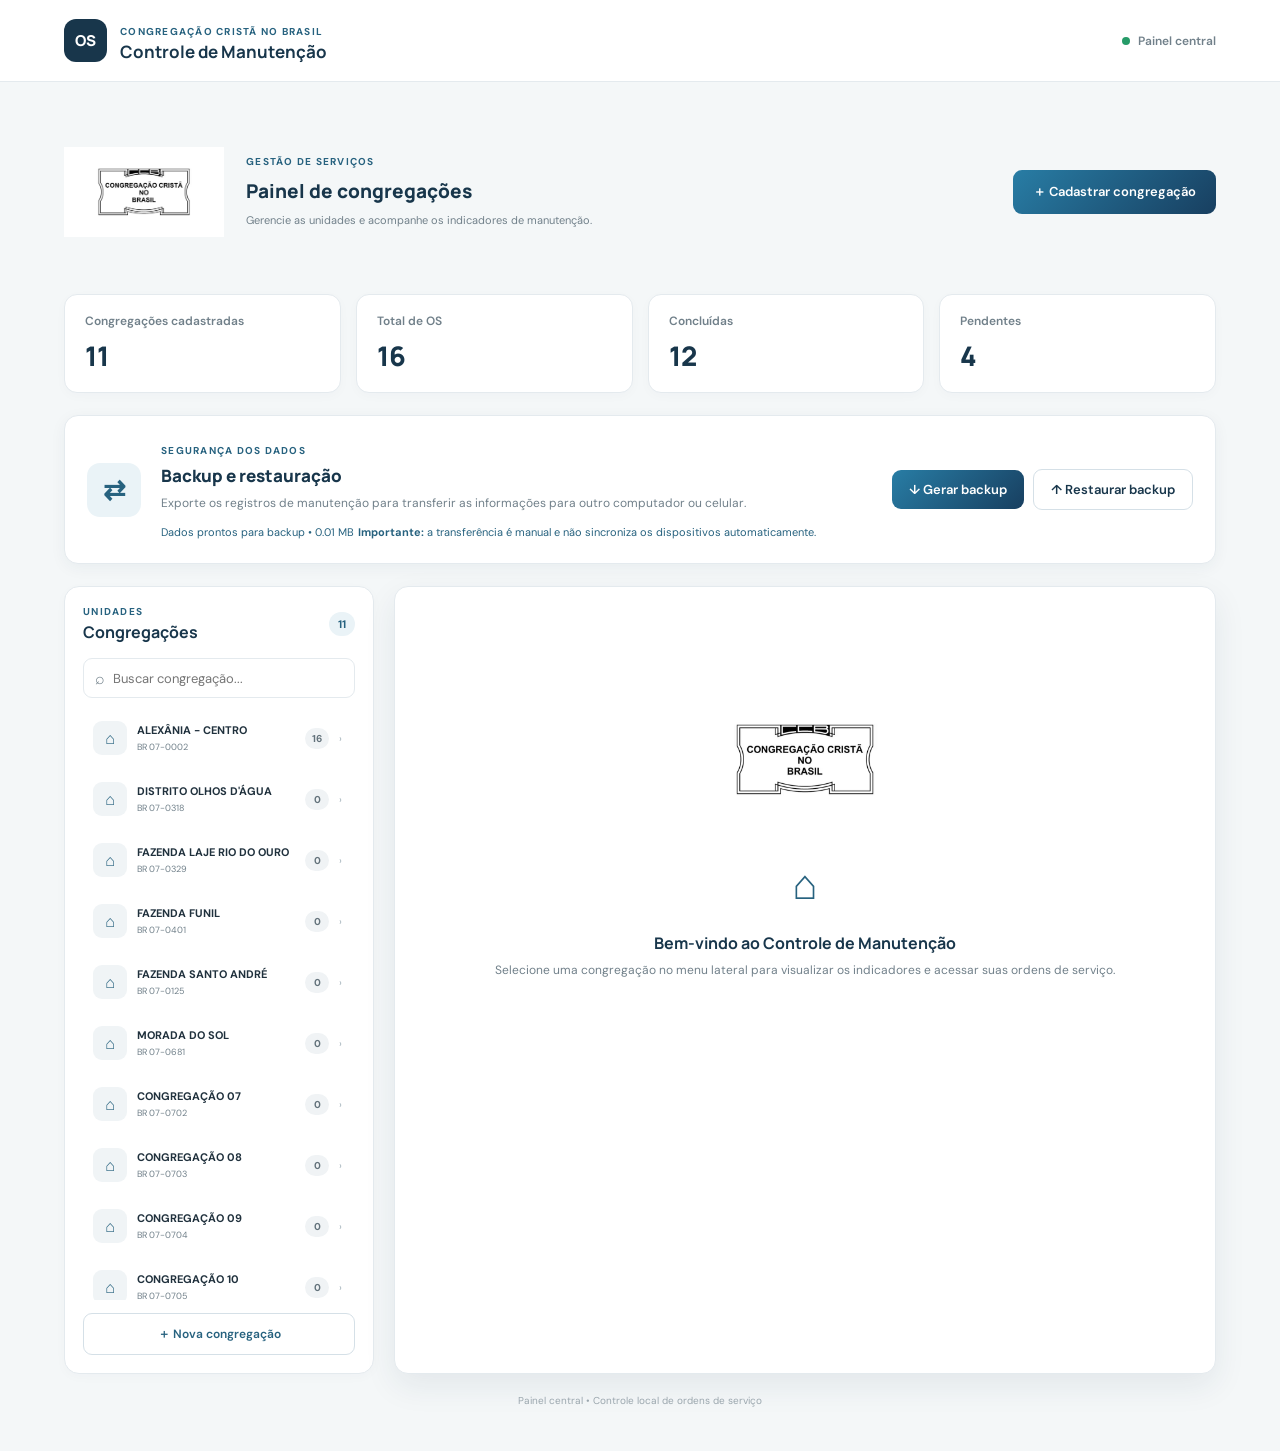
==== commit 4659aca6: "logo 4" ====
--- a/index.html
+++ b/index.html
@@ -1,3 +1,4 @@
+
 <!DOCTYPE html>
 <html lang="pt-BR">
 
@@ -72,19 +73,29 @@
 
         <section class="hero central-hero">
 
-    <div class="hero-apresentacao">
-
-        <img
-            src="https://raw.githubusercontent.com/msduarte35/ordem_de_servi-o-ccb/main/Logoccb.avif"
-            alt="Logo da Congregação Cristã no Brasil"
-            class="logo-ccb"
-        >
-
-        <div class="hero-texto">
-
-            <p class="eyebrow">
-                GESTÃO DE SERVIÇOS
-            </p>
+            <div class="hero-apresentacao">
+
+                <img
+                    src="./Logoccb.avif"
+                    alt="Logo da Congregação Cristã no Brasil"
+                    class="logo-ccb"
+                >
+
+                <div class="hero-texto">
+
+                    <p class="eyebrow">
+                        GESTÃO DE SERVIÇOS
+                    </p>
+
+                    <h2>Painel de congregações</h2>
+
+                    <p class="muted">
+                        Gerencie as unidades e acompanhe os indicadores
+                        de manutenção.
+                    </p>
+
+                </div>
+
             </div>
 
             <button
@@ -487,4 +498,4 @@
 
 </body>
 
-</html>+</html>
--- a/style.css
+++ b/style.css
@@ -1,3 +1,4 @@
+
 @import url('https://fonts.googleapis.com/css2?family=DM+Sans:wght@400;500;600;700&family=Manrope:wght@500;600;700;800&display=swap');
 
 /* =========================================
@@ -206,18 +207,17 @@
 }
 
 /* =========================================
-   5. BOTÕES
+   5. BOTÕES - VISUAL PROFISSIONAL
 ========================================= */
 
 .btn {
     border: 0;
     border-radius: 9px;
-    padding: 5px 5px;
-
-    font: 60 10px 'DM Sans', sans-serif;
-    transition: .18s;
-    
-
+    padding: 11px 17px;
+
+    font: 600 13px 'DM Sans', sans-serif;
+
+    transition: all .2s ease;
     text-decoration: none;
 
     display: inline-flex;
@@ -226,10 +226,12 @@
     gap: 8px;
 
     white-space: nowrap;
+    cursor: pointer;
 }
 
 .btn:hover {
-    transform: translateY(-1px);
+    transform: translateY(-2px);
+    box-shadow: 0 5px 12px rgba(24,54,75,.12);
 }
 
 .btn:active {
@@ -237,28 +239,29 @@
 }
 
 .btn-primary {
-    background: var(--blue);
+    background: linear-gradient(135deg, #287da5, #183f60);
     color: white;
 }
 
 .btn-primary:hover {
-    background: var(--navy);
+    background: linear-gradient(135deg, #21698d, #102f49);
 }
 
 .btn-outline {
     background: white;
-    border: 1px solid var(--line);
-    color: var(--ink);
+    border: 1px solid #d5e0e7;
+    color: var(--navy);
 }
 
 .btn-outline:hover {
     background: var(--blue-soft);
-    border-color: #cbdce4;
+    border-color: var(--blue);
     color: var(--blue);
 }
 
 .btn-add-top {
-    min-height: 43px;
+    min-height: 44px;
+    padding: 12px 20px;
 }
 
 /* Botão de exclusão */
@@ -845,7 +848,7 @@
 .progress-track span {
     height: 100%;
     display: block;
-    background: var(--blue);
+    background: linear-gradient(90deg, #287da5, #183f60);
     border-radius: 20px;
     transition: width .25s;
 }
@@ -915,6 +918,23 @@
     flex-direction: column;
     align-items: center;
     justify-content: center;
+}
+
+/* Logo da CCB no estado vazio */
+
+.empty-state-main::before {
+    content: "";
+    display: block;
+
+    width: 240px;
+    height: 150px;
+
+    margin: 0 auto 22px;
+
+    background-image: url("./Logoccb.avif");
+    background-repeat: no-repeat;
+    background-position: center;
+    background-size: contain;
 }
 
 .empty-state-main > i {
@@ -1118,7 +1138,7 @@
 ========================================= */
 
 .filters {
-    display: grid; /* Define a grid layout */
+    display: grid;
     grid-template-columns: minmax(220px, 2fr) repeat(3, minmax(150px, 1fr));
     gap: 10px;
     padding: 18px 22px;
@@ -1490,7 +1510,237 @@
 }
 
 /* =========================================
-   34. RESPONSIVIDADE - TABLET
+   34. LOGO CCB - PAINEL CENTRAL
+========================================= */
+
+.central-hero {
+    display: flex;
+    align-items: center;
+    justify-content: space-between;
+    gap: 24px;
+    margin-bottom: 22px;
+}
+
+.hero-apresentacao {
+    display: flex;
+    align-items: center;
+    gap: 22px;
+    min-width: 0;
+}
+
+.logo-ccb {
+    display: block;
+    width: 160px;
+    height: 160px;
+    object-fit: contain;
+    flex-shrink: 0;
+}
+.hero-texto {
+    display: flex;
+    flex-direction: column;
+    gap: 5px;
+}
+
+.hero-texto .eyebrow {
+    margin-bottom: 2px;
+}
+
+.hero-texto h2 {
+    margin: 3px 0;
+    font-size: 27px;
+    color: var(--navy);
+}
+
+.hero-texto .muted {
+    line-height: 1.6;
+    font-size: 13px;
+}
+
+/* =========================================
+   35. MENU DE OPÇÕES DAS ORDENS DE SERVIÇO
+========================================= */
+
+.actions-col {
+    position: relative;
+    text-align: center;
+    width: 90px;
+}
+
+.os-menu-container {
+    position: relative;
+    display: inline-flex;
+    align-items: center;
+    justify-content: center;
+}
+
+/* Botão de três pontos */
+
+.btn-opcoes-os {
+    width: 40px;
+    height: 40px;
+
+    display: inline-flex;
+    align-items: center;
+    justify-content: center;
+
+    border: 1px solid #dbe4f0;
+    border-radius: 12px;
+
+    background: linear-gradient(145deg, #ffffff, #edf3ff);
+    color: #2458c5;
+
+    font-size: 27px;
+    font-weight: 800;
+    line-height: 1;
+
+    cursor: pointer;
+    box-shadow: 0 3px 8px rgba(37, 99, 235, .10);
+
+    transition: all .25s ease;
+}
+
+.btn-opcoes-os:hover,
+.btn-opcoes-os[aria-expanded="true"] {
+    background: linear-gradient(135deg, #2563eb, #1746b5);
+    color: #ffffff;
+    border-color: #2563eb;
+
+    transform: translateY(-2px);
+    box-shadow: 0 6px 15px rgba(37, 99, 235, .28);
+}
+
+/* Menu suspenso */
+
+.os-dropdown {
+    position: absolute;
+    top: calc(100% + 8px);
+    right: 0;
+
+    width: 190px;
+    padding: 7px;
+
+    background: #ffffff;
+    border: 1px solid #e2e8f0;
+    border-radius: 14px;
+
+    box-shadow: 0 12px 30px rgba(15, 23, 42, .18);
+
+    z-index: 1000;
+    text-align: left;
+
+    animation: aparecerMenuOS .18s ease;
+}
+
+.os-dropdown[hidden] {
+    display: none !important;
+}
+
+@keyframes aparecerMenuOS {
+    from {
+        opacity: 0;
+        transform: translateY(-6px);
+    }
+
+    to {
+        opacity: 1;
+        transform: translateY(0);
+    }
+}
+
+/* Itens do menu */
+
+.os-dropdown-item {
+    width: 100%;
+    min-height: 42px;
+
+    display: flex;
+    align-items: center;
+    gap: 11px;
+
+    padding: 10px 12px;
+
+    border: none;
+    border-radius: 9px;
+
+    background: transparent;
+    color: #334155;
+
+    font-size: 13px;
+    font-weight: 700;
+    text-align: left;
+
+    cursor: pointer;
+    transition: all .2s ease;
+}
+
+.os-dropdown-item span {
+    width: 22px;
+    height: 22px;
+
+    display: inline-flex;
+    align-items: center;
+    justify-content: center;
+
+    border-radius: 7px;
+    font-size: 15px;
+    font-weight: bold;
+}
+
+/* Visualizar */
+
+.os-dropdown-item[data-acao="visualizar"] {
+    color: #1d4ed8;
+}
+
+.os-dropdown-item[data-acao="visualizar"] span {
+    background: #dbeafe;
+    color: #1d4ed8;
+}
+
+.os-dropdown-item[data-acao="visualizar"]:hover {
+    background: #eff6ff;
+}
+
+/* Editar */
+
+.os-dropdown-item[data-acao="editar"] {
+    color: #b45309;
+}
+
+.os-dropdown-item[data-acao="editar"] span {
+    background: #ffedd5;
+    color: #c2410c;
+}
+
+.os-dropdown-item[data-acao="editar"]:hover {
+    background: #fff7ed;
+}
+
+/* Excluir */
+
+.os-dropdown-item.excluir {
+    color: #dc2626;
+}
+
+.os-dropdown-item.excluir span {
+    background: #fee2e2;
+    color: #dc2626;
+}
+
+.os-dropdown-item.excluir:hover {
+    background: #fef2f2;
+}
+
+/* Acessibilidade */
+
+.btn-opcoes-os:focus-visible,
+.os-dropdown-item:focus-visible {
+    outline: 3px solid #93c5fd;
+    outline-offset: 2px;
+}
+
+/* =========================================
+   36. RESPONSIVIDADE - TABLET
 ========================================= */
 
 @media (max-width: 1100px) {
@@ -1507,11 +1757,10 @@
     .detail-info-grid {
         grid-template-columns: 1fr;
     }
-
-}
-
-/* =========================================
-   35. RESPONSIVIDADE - TABLET MENOR
+}
+
+/* =========================================
+   37. RESPONSIVIDADE - TABLET MENOR
 ========================================= */
 
 @media (max-width: 1050px) {
@@ -1523,7 +1772,6 @@
     .filters .search {
         grid-column: 1 / -1;
     }
-
 }
 
 @media (max-width: 900px) {
@@ -1532,11 +1780,10 @@
         grid-template-columns: repeat(2, minmax(0, 1fr));
         gap: 10px;
     }
-
-}
-
-/* =========================================
-   36. RESPONSIVIDADE - CELULAR
+}
+
+/* =========================================
+   38. RESPONSIVIDADE - CELULAR
 ========================================= */
 
 @media (max-width: 760px) {
@@ -1572,6 +1819,25 @@
 
     .hero h2 {
         font-size: 25px;
+    }
+
+    .central-hero {
+        align-items: flex-start;
+        flex-direction: column;
+    }
+
+    .hero-apresentacao {
+        width: 100%;
+        gap: 15px;
+    }
+
+    .logo-ccb {
+    width: 120px;
+    height: 120px;
+}
+
+    .hero-texto h2 {
+        font-size: 22px;
     }
 
     .central-hero .btn-add-top {
@@ -1764,10 +2030,23 @@
         justify-content: center;
     }
 
-}
-
-/* =========================================
-   37. RESPONSIVIDADE - CELULARES PEQUENOS
+    .btn-opcoes-os {
+        width: 42px;
+        height: 42px;
+    }
+
+    .os-dropdown {
+        width: 185px;
+    }
+
+    .os-dropdown-item {
+        min-height: 46px;
+        font-size: 14px;
+    }
+}
+
+/* =========================================
+   39. RESPONSIVIDADE - CELULARES PEQUENOS
 ========================================= */
 
 @media (max-width: 420px) {
@@ -1837,10 +2116,26 @@
         -webkit-overflow-scrolling: touch;
     }
 
-}
-
-/* =========================================
-   38. IMPRESSÃO - PAINEL CENTRAL
+    .hero-apresentacao {
+        align-items: flex-start;
+        gap: 12px;
+    }
+
+    .logo-ccb {
+        width: 100px;
+        height: 100px;
+    }
+}
+
+    .hero-texto h2 {
+        font-size: 19px;
+    }
+
+    .hero-texto .muted {
+        font-size: 11px;
+    }
+/* =========================================
+   40. IMPRESSÃO - PAINEL CENTRAL
 ========================================= */
 
 @media print {
@@ -1896,11 +2191,10 @@
         margin-bottom: 9px;
         height: 1px;
     }
-
-}
-
-/* =========================================
-   39. IMPRESSÃO - ORDENS DE SERVIÇO
+}
+
+/* =========================================
+   41. IMPRESSÃO - ORDENS DE SERVIÇO
 ========================================= */
 
 @media print {
@@ -2007,387 +2301,4 @@
         border-top: 1px solid #222;
         margin-bottom: 9px;
     }
-
-}
-
-
-/* =====================================================
-   MENU DE OPÇÕES DAS ORDENS DE SERVIÇO
-===================================================== */
-
-.actions-col {
-    position: relative;
-    text-align: center;
-    width: 90px;
-}
-
-.os-menu-container {
-    position: relative;
-    display: inline-flex;
-    justify-content: center;
-    align-items: center;
-}
-
-/* Botão de três pontos */
-
-.btn-opcoes-os {
-    width: 38px;
-    height: 38px;
-    display: inline-flex;
-    align-items: center;
-    justify-content: center;
-
-    border: 1px solid var(--bd, #e3e8f0);
-    border-radius: 10px;
-
-    background: var(--card, #fff);
-    color: var(--tx, #202938);
-
-    font-size: 25px;
-    font-weight: bold;
-    line-height: 1;
-
-    cursor: pointer;
-    transition: .2s ease;
-}
-
-.btn-opcoes-os:hover,
-.btn-opcoes-os[aria-expanded="true"] {
-    background: var(--acs, #edf2ff);
-    color: var(--ac, #315fcb);
-    border-color: var(--ac, #315fcb);
-}
-
-/* Menu suspenso */
-
-.os-dropdown {
-    position: absolute;
-    top: calc(100% + 7px);
-    right: 0;
-
-    width: 175px;
-    padding: 6px;
-
-    background: var(--card, #fff);
-    border: 1px solid var(--bd, #e3e8f0);
-    border-radius: 12px;
-
-    box-shadow: 0 10px 30px rgba(0, 0, 0, .14);
-
-    z-index: 1000;
-    text-align: left;
-}
-
-.os-dropdown[hidden] {
-    display: none !important;
-}
-
-/* Itens do menu */
-
-.os-dropdown-item {
-    width: 100%;
-    display: flex;
-    align-items: center;
-    gap: 10px;
-
-    padding: 11px 12px;
-
-    border: none;
-    border-radius: 8px;
-
-    background: transparent;
-    color: var(--tx, #202938);
-
-    font-size: 13px;
-    font-weight: 600;
-    text-align: left;
-
-    cursor: pointer;
-    transition: .2s ease;
-}
-
-.os-dropdown-item span {
-    width: 18px;
-    text-align: center;
-    font-size: 16px;
-}
-
-.os-dropdown-item:hover {
-    background: var(--acs, #edf2ff);
-    color: var(--ac, #315fcb);
-}
-
-/* Opção excluir */
-
-.os-dropdown-item.excluir {
-    color: #dc3545;
-}
-
-.os-dropdown-item.excluir:hover {
-    background: #fff0f0;
-    color: #c82333;
-}
-
-/* Acessibilidade */
-
-.btn-opcoes-os:focus-visible,
-.os-dropdown-item:focus-visible {
-    outline: 2px solid var(--ac, #315fcb);
-    outline-offset: 2px;
-}
-
-
-/* =====================================================
-   MENU PROFISSIONAL DE OPÇÕES DAS ORDENS DE SERVIÇO
-===================================================== */
-
-.actions-col {
-    position: relative;
-    text-align: center;
-    width: 90px;
-}
-
-.os-menu-container {
-    position: relative;
-    display: inline-flex;
-    align-items: center;
-    justify-content: center;
-}
-
-/* BOTÃO PRINCIPAL - TRÊS PONTOS */
-
-.btn-opcoes-os {
-    width: 40px;
-    height: 40px;
-
-    display: inline-flex;
-    align-items: center;
-    justify-content: center;
-
-    border: 1px solid #dbe4f0;
-    border-radius: 12px;
-
-    background: linear-gradient(145deg, #ffffff, #edf3ff);
-    color: #2458c5;
-
-    font-size: 27px;
-    font-weight: 800;
-
-    cursor: pointer;
-    box-shadow: 0 3px 8px rgba(37, 99, 235, .10);
-
-    transition: all .25s ease;
-}
-
-.btn-opcoes-os:hover,
-.btn-opcoes-os[aria-expanded="true"] {
-    background: linear-gradient(135deg, #2563eb, #1746b5);
-    color: #ffffff;
-    border-color: #2563eb;
-
-    transform: translateY(-2px);
-    box-shadow: 0 6px 15px rgba(37, 99, 235, .28);
-}
-
-/* MENU SUSPENSO */
-
-.os-dropdown {
-    position: absolute;
-    top: calc(100% + 8px);
-    right: 0;
-
-    width: 190px;
-    padding: 7px;
-
-    background: #ffffff;
-    border: 1px solid #e2e8f0;
-    border-radius: 14px;
-
-    box-shadow: 0 12px 30px rgba(15, 23, 42, .18);
-
-    z-index: 1000;
-    text-align: left;
-
-    animation: aparecerMenuOS .18s ease;
-}
-
-.os-dropdown[hidden] {
-    display: none !important;
-}
-
-@keyframes aparecerMenuOS {
-    from {
-        opacity: 0;
-        transform: translateY(-6px);
-    }
-
-    to {
-        opacity: 1;
-        transform: translateY(0);
-    }
-}
-
-/* BOTÕES INTERNOS */
-
-.os-dropdown-item {
-    width: 100%;
-    min-height: 42px;
-
-    display: flex;
-    align-items: center;
-    gap: 11px;
-
-    padding: 10px 12px;
-
-    border: none;
-    border-radius: 9px;
-
-    background: transparent;
-    color: #334155;
-
-    font-size: 13px;
-    font-weight: 700;
-    text-align: left;
-
-    cursor: pointer;
-    transition: all .2s ease;
-}
-
-.os-dropdown-item span {
-    width: 22px;
-    height: 22px;
-
-    display: inline-flex;
-    align-items: center;
-    justify-content: center;
-
-    border-radius: 7px;
-    font-size: 15px;
-    font-weight: bold;
-}
-
-/* VISUALIZAR - AZUL */
-
-.os-dropdown-item[data-acao="visualizar"] {
-    color: #1d4ed8;
-}
-
-.os-dropdown-item[data-acao="visualizar"] span {
-    background: #dbeafe;
-    color: #1d4ed8;
-}
-
-.os-dropdown-item[data-acao="visualizar"]:hover {
-    background: #eff6ff;
-}
-
-/* EDITAR - LARANJA */
-
-.os-dropdown-item[data-acao="editar"] {
-    color: #b45309;
-}
-
-.os-dropdown-item[data-acao="editar"] span {
-    background: #ffedd5;
-    color: #c2410c;
-}
-
-.os-dropdown-item[data-acao="editar"]:hover {
-    background: #fff7ed;
-}
-
-/* EXCLUIR - VERMELHO */
-
-.os-dropdown-item.excluir {
-    color: #dc2626;
-}
-
-.os-dropdown-item.excluir span {
-    background: #fee2e2;
-    color: #dc2626;
-}
-
-.os-dropdown-item.excluir:hover {
-    background: #fef2f2;
-}
-
-/* FOCO PELO TECLADO */
-
-.btn-opcoes-os:focus-visible,
-.os-dropdown-item:focus-visible {
-    outline: 3px solid #93c5fd;
-    outline-offset: 2px;
-}
-
-/* CELULAR */
-
-@media (max-width: 768px) {
-    .btn-opcoes-os {
-        width: 42px;
-        height: 42px;
-    }
-
-    .os-dropdown {
-        width: 185px;
-    }
-
-    .os-dropdown-item {
-        min-height: 46px;
-        font-size: 14px;
-    }
-}
-/* LOGOTIPO CCB NA TELA INICIAL */
-
-.empty-state-main::before {
-    content: "";
-    display: block;
-
-    width: 280px;
-    height: 180px;
-
-    margin: 0 auto 25px;
-
-    background-image: url("https://raw.githubusercontent.com/msduarte35/ordem_de_servi-o-ccb/main/Logoccb.avif");
-
-    background-repeat: no-repeat;
-    background-position: center;
-    background-size: contain;
-}
-
-/* =========================================
-   LOGO CCB - PAINEL CENTRAL
-========================================= */
-
-.hero-apresentacao {
-    display: flex;
-    align-items: center;
-    gap: 22px;
-}
-
-.logo-ccb {
-    width: 100px;
-    height: 100px;
-    object-fit: contain;
-    flex-shrink: 0;
-}
-
-.hero-texto {
-    display: flex;
-    flex-direction: column;
-    gap: 6px;
-}
-
-@media (max-width: 600px) {
-
-    .hero-apresentacao {
-        flex-direction: column;
-        align-items: flex-start;
-        gap: 12px;
-    }
-
-    .logo-ccb {
-        width: 85px;
-        height: 85px;
-    }
-
-}+}
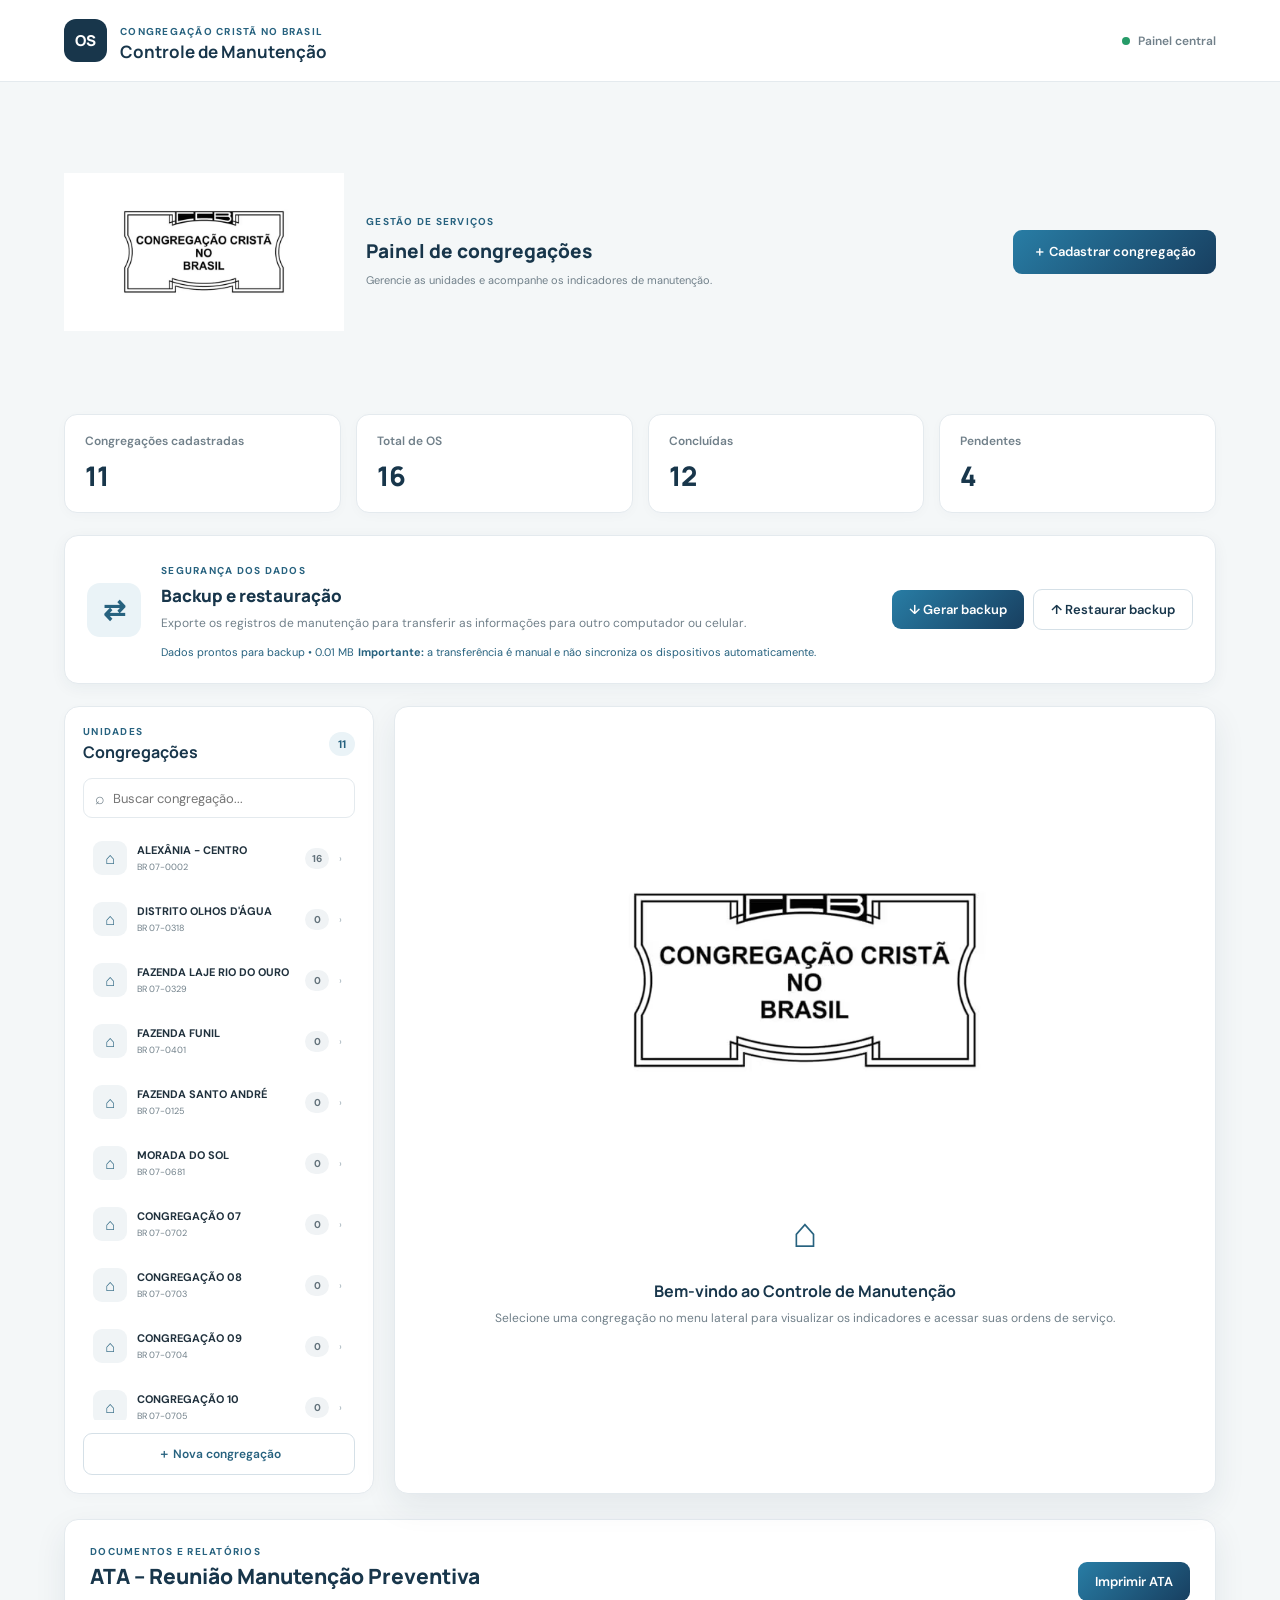
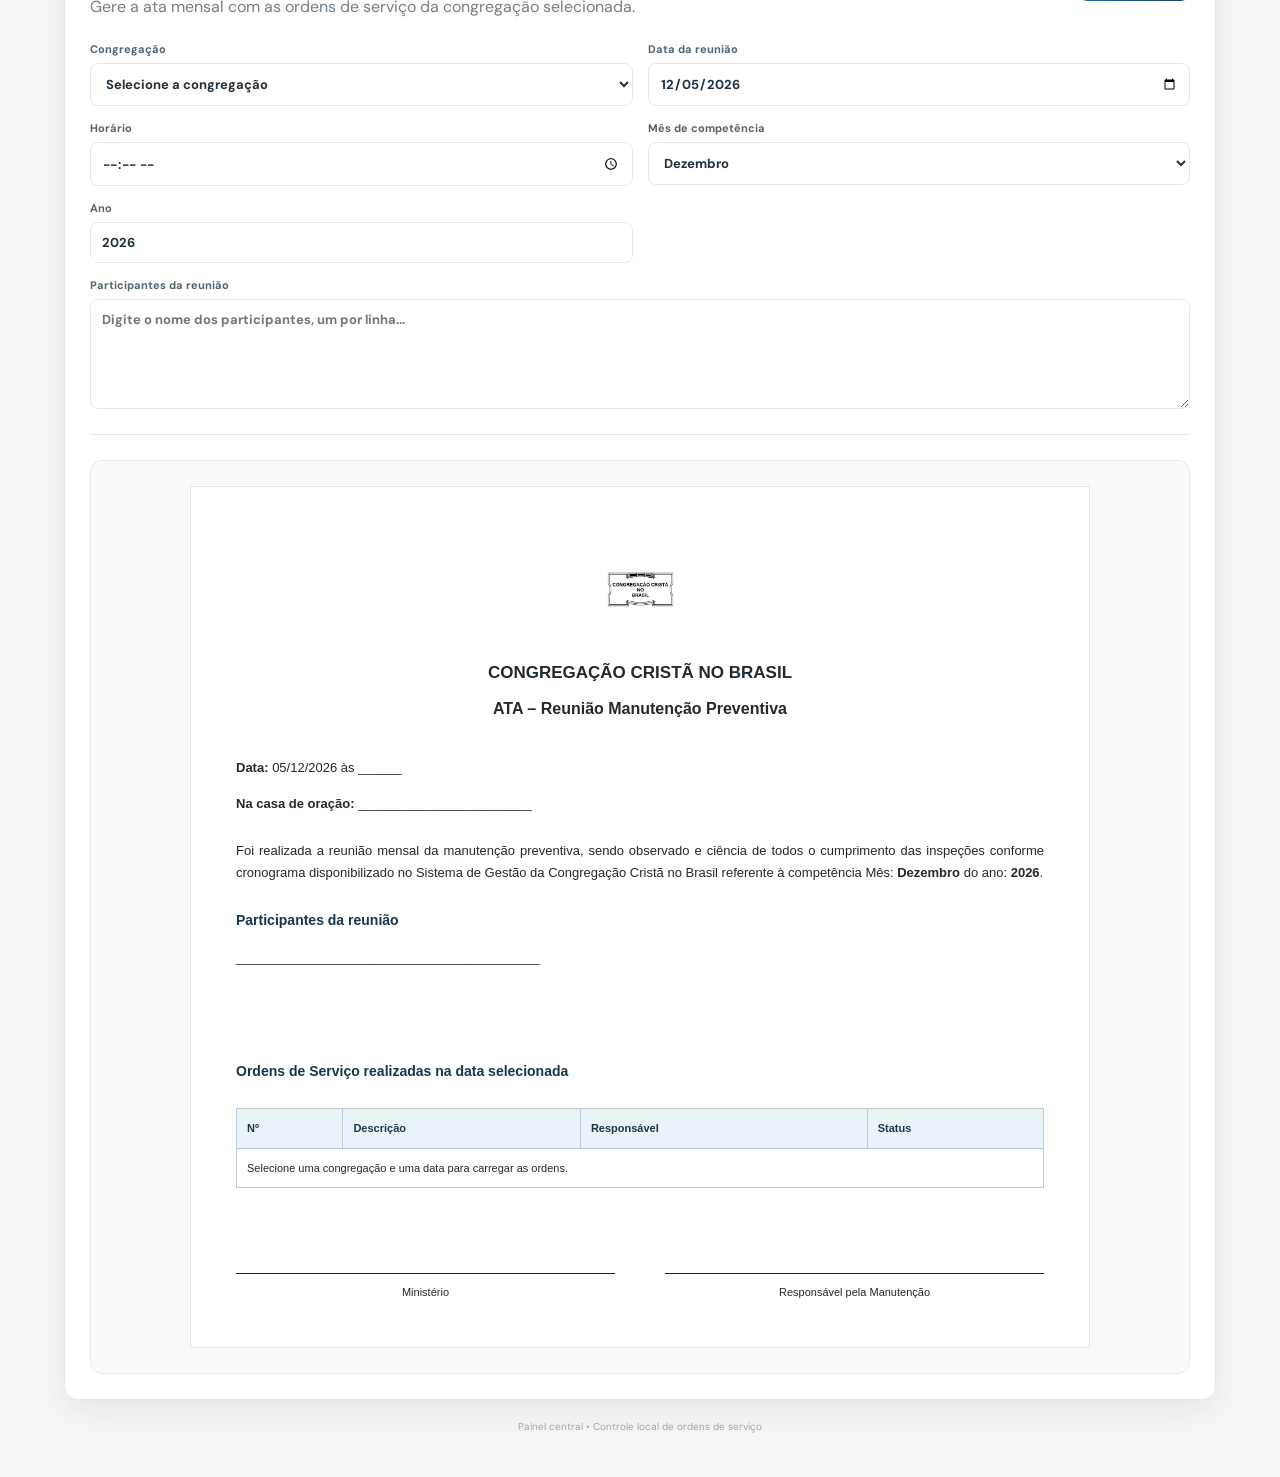
==== commit d271b1f4: "implementação ata de impressão" ====
--- a/index.html
+++ b/index.html
@@ -1,3 +1,4 @@
+
 
 <!DOCTYPE html>
 <html lang="pt-BR">
@@ -103,9 +104,7 @@
                 type="button"
                 id="btnNovaIgrejaTopo"
             >
-
                 ＋ Cadastrar congregação
-
             </button>
 
         </section>
@@ -214,9 +213,7 @@
                     class="btn btn-primary"
                     id="btnGerarBackup"
                 >
-
                     ↓ Gerar backup
-
                 </button>
 
 
@@ -225,9 +222,7 @@
                     class="btn btn-outline"
                     id="btnRestaurarBackup"
                 >
-
                     ↑ Restaurar backup
-
                 </button>
 
 
@@ -320,9 +315,7 @@
                     type="button"
                     id="btnNovaIgreja"
                 >
-
                     ＋ Nova congregação
-
                 </button>
 
             </aside>
@@ -350,6 +343,318 @@
 
 
         <!-- =================================================
+             ATA – REUNIÃO DE MANUTENÇÃO PREVENTIVA
+        ================================================== -->
+
+        <section class="ata-section panel" id="secaoAta">
+
+            <!-- CABEÇALHO DA ATA -->
+
+            <div class="ata-header">
+
+                <div>
+
+                    <p class="eyebrow">
+                        DOCUMENTOS E RELATÓRIOS
+                    </p>
+
+                    <h2>ATA – Reunião Manutenção Preventiva</h2>
+
+                    <p class="muted">
+                        Gere a ata mensal com as ordens de serviço
+                        da congregação selecionada.
+                    </p>
+
+                </div>
+
+                <button
+                    type="button"
+                    class="btn btn-primary"
+                    id="btnImprimirAta"
+                >
+                    Imprimir ATA
+                </button>
+
+            </div>
+
+
+            <!-- FORMULÁRIO DA ATA -->
+
+            <div class="form-grid ata-form">
+
+                <label>
+
+                    Congregação
+
+                    <select id="ataIgreja" required>
+
+                        <option value="">
+                            Selecione a congregação
+                        </option>
+
+                    </select>
+
+                </label>
+
+
+                <label>
+
+                    Data da reunião
+
+                    <input
+                        type="date"
+                        id="ataData"
+                        required
+                    >
+
+                </label>
+
+
+                <label>
+
+                    Horário
+
+                    <input
+                        type="time"
+                        id="ataHorario"
+                    >
+
+                </label>
+
+
+                <label>
+
+                    Mês de competência
+
+                    <select id="ataMes" required>
+
+                        <option value="">
+                            Selecione
+                        </option>
+
+                        <option value="Janeiro">Janeiro</option>
+                        <option value="Fevereiro">Fevereiro</option>
+                        <option value="Março">Março</option>
+                        <option value="Abril">Abril</option>
+                        <option value="Maio">Maio</option>
+                        <option value="Junho">Junho</option>
+                        <option value="Julho">Julho</option>
+                        <option value="Agosto">Agosto</option>
+                        <option value="Setembro">Setembro</option>
+                        <option value="Outubro">Outubro</option>
+                        <option value="Novembro">Novembro</option>
+                        <option value="Dezembro">Dezembro</option>
+
+                    </select>
+
+                </label>
+
+
+                <label>
+
+                    Ano
+
+                    <input
+                        type="number"
+                        id="ataAno"
+                        value="2026"
+                        min="2020"
+                        max="2100"
+                    >
+
+                </label>
+
+
+                <label class="full">
+
+                    Participantes da reunião
+
+                    <textarea
+                        id="ataParticipantes"
+                        rows="4"
+                        placeholder="Digite o nome dos participantes, um por linha..."
+                    ></textarea>
+
+                </label>
+
+            </div>
+
+
+            <!-- =================================================
+                 DOCUMENTO QUE SERÁ IMPRESSO
+            ================================================== -->
+
+            <div class="ata-preview" id="conteudoAta">
+
+                <div class="ata-documento">
+
+
+                    <!-- CABEÇALHO DO DOCUMENTO -->
+
+                    <header class="ata-documento-header">
+
+                        <img
+                            src="./Logoccb.avif"
+                            alt="Logo da Congregação Cristã no Brasil"
+                            class="ata-logo"
+                        >
+
+                        <h2>
+                            CONGREGAÇÃO CRISTÃ NO BRASIL
+                        </h2>
+
+                        <h3>
+                            ATA – Reunião Manutenção Preventiva
+                        </h3>
+
+                    </header>
+
+
+                    <!-- DADOS DA REUNIÃO -->
+
+                    <p>
+
+                        <strong>Data:</strong>
+
+                        <span id="ataPrintData">
+                            ____ / ____ / ______
+                        </span>
+
+                        às
+
+                        <span id="ataPrintHorario">
+                            ______
+                        </span>
+
+                    </p>
+
+
+                    <p>
+
+                        <strong>Na casa de oração:</strong>
+
+                        <span id="ataPrintIgreja">
+                            ________________________
+                        </span>
+
+                    </p>
+
+
+                    <!-- TEXTO DA ATA -->
+
+                    <p class="ata-texto">
+
+                        Foi realizada a reunião mensal da manutenção
+                        preventiva, sendo observado e ciência de todos
+                        o cumprimento das inspeções conforme cronograma
+                        disponibilizado no Sistema de Gestão da
+                        Congregação Cristã no Brasil referente à
+                        competência Mês:
+
+                        <strong id="ataPrintMes">
+                            ____________
+                        </strong>
+
+                        do ano:
+
+                        <strong id="ataPrintAno">
+                            2026
+                        </strong>.
+
+                    </p>
+
+
+                    <!-- PARTICIPANTES -->
+
+                    <h3>
+                        Participantes da reunião
+                    </h3>
+
+                    <div id="ataPrintParticipantes">
+
+                        __________________________________________
+
+                    </div>
+
+
+                    <!-- ORDENS DE SERVIÇO -->
+
+                    <h3>
+                        Ordens de Serviço realizadas na data selecionada
+                    </h3>
+
+                    <div class="ata-tabela-container">
+
+                        <table class="ata-tabela">
+
+                            <thead>
+
+                                <tr>
+
+                                    <th>Nº</th>
+
+                                    <th>Descrição</th>
+
+                                    <th>Responsável</th>
+
+                                    <th>Status</th>
+
+                                </tr>
+
+                            </thead>
+
+
+                            <tbody id="ataPrintOrdens">
+
+                                <tr>
+
+                                    <td colspan="4">
+
+                                        As ordens de serviço serão
+                                        carregadas após a seleção.
+
+                                    </td>
+
+                                </tr>
+
+                            </tbody>
+
+                        </table>
+
+                    </div>
+
+
+                    <!-- ASSINATURAS -->
+
+                    <div class="ata-assinaturas">
+
+                        <div>
+
+                            <span></span>
+
+                            Ministério
+
+                        </div>
+
+
+                        <div>
+
+                            <span></span>
+
+                            Responsável pela Manutenção
+
+                        </div>
+
+                    </div>
+
+                </div>
+
+            </div>
+
+        </section>
+
+
+        <!-- =================================================
              RODAPÉ
         ================================================== -->
 
@@ -403,9 +708,7 @@
                     id="fecharModalIgreja"
                     aria-label="Fechar formulário"
                 >
-
                     ×
-
                 </button>
 
             </div>
@@ -473,9 +776,7 @@
                     type="button"
                     id="cancelarCadastroIgreja"
                 >
-
                     Cancelar
-
                 </button>
 
 
@@ -483,9 +784,7 @@
                     class="btn btn-primary"
                     type="submit"
                 >
-
                     Salvar congregação
-
                 </button>
 
             </div>
--- a/style.css
+++ b/style.css
@@ -922,19 +922,23 @@
 
 /* Logo da CCB no estado vazio */
 
+/* LOGO CCB - SEÇÃO DE BOAS-VINDAS */
+
 .empty-state-main::before {
     content: "";
     display: block;
 
-    width: 240px;
-    height: 150px;
-
-    margin: 0 auto 22px;
-
-    background-image: url("./Logoccb.avif");
-    background-repeat: no-repeat;
+    width: 600px !important; /* Ajuste para telas maiores */
+    height: 400px !important; /* Ajuste para telas maiores */
+
+    max-width: 100%; /* Garantir que não ultrapasse a largura da tela */
+
+    margin: 0 auto 25px; /* Centralizar e adicionar espaçamento inferior */
+
+    background-image: url("./Logoccb.avif"); /* Logo da CCB */
+    background-repeat: no-repeat; /* Não repetir a imagem */
     background-position: center;
-    background-size: contain;
+    background-size: contain; /* Ajustar a imagem para caber no container */
 }
 
 .empty-state-main > i {
@@ -1529,11 +1533,19 @@
 }
 
 .logo-ccb {
-    display: block;
-    width: 160px;
-    height: 160px;
-    object-fit: contain;
-    flex-shrink: 0;
+    display: block !important; /* Garantir que o logo seja exibido como bloco */
+    width: 280px !important; /* Definir largura fixa */
+    height: 280px !important; /* Definir altura fixa */
+
+    max-width: none !important; /* Remover limite de largura */
+    max-height: none !important; /* Remover limite de altura */
+
+    object-fit: contain; /* Garantir que a imagem se ajuste ao contêiner */
+    flex: 0 0 280px !important; /* Garantir que o contêiner flex tenha tamanho fixo */
+
+    background: transparent !important; /* Garantir fundo transparente */
+    border: none !important; /* Remover borda */
+    box-shadow: none !important; /* Remover sombra */
 }
 .hero-texto {
     display: flex;
@@ -1788,6 +1800,11 @@
 
 @media (max-width: 760px) {
 
+    .empty-state-main::before {/* Ajuste para telas menores */
+    width: 280px !important;/* Ajuste para telas menores */
+    height: 220px !important;/* Ajuste para telas menores */
+}
+
     .topbar {
         padding: 12px 16px;
         min-height: 72px;
@@ -1832,8 +1849,9 @@
     }
 
     .logo-ccb {
-    width: 120px;
-    height: 120px;
+    width: 150px !important;
+    height: 150px !important;
+    flex: 0 0 150px !important;
 }
 
     .hero-texto h2 {
@@ -2051,6 +2069,21 @@
 
 @media (max-width: 420px) {
 
+    .empty-state-main::before {/* Ajuste para celulares pequenos */
+    width: 220px !important;/* Ajuste para celulares pequenos */
+    height: 180px !important; /* Ajuste para celulares pequenos */
+}
+
+
+
+
+    .empty-state-main::before {
+    width: 220px !important;
+    height: 180px !important;
+    }
+
+
+
     .topbar {
         align-items: flex-start;
     }
@@ -2122,9 +2155,10 @@
     }
 
     .logo-ccb {
-        width: 100px;
-        height: 100px;
-    }
+    width: 120px !important;
+    height: 120px !important;
+    flex: 0 0 120px !important;
+}
 }
 
     .hero-texto h2 {
@@ -2302,3 +2336,434 @@
         margin-bottom: 9px;
     }
 }
+
+
+/* =========================================
+   42. ATA - REUNIÃO DE MANUTENÇÃO
+========================================= */
+
+.ata-section {
+    margin-top: 25px;
+    padding: 25px;
+}
+
+.ata-header {
+    display: flex;
+    align-items: center;
+    justify-content: space-between;
+    gap: 20px;
+    margin-bottom: 25px;
+}
+
+.ata-header h2 {
+    font: 800 21px Manrope, sans-serif;
+    color: var(--navy);
+    margin-bottom: 6px;
+}
+
+.ata-form {
+    padding-bottom: 25px;
+    border-bottom: 1px solid var(--line);
+}
+
+.ata-form textarea {
+    min-height: 110px;
+}
+
+.ata-preview {
+    margin-top: 25px;
+    padding: 25px;
+    background: #f7f9fa;
+    border: 1px solid var(--line);
+    border-radius: 12px;
+}
+
+.ata-documento {
+    max-width: 900px;
+    margin: auto;
+    padding: 45px;
+    background: white;
+    color: #202a30;
+    border: 1px solid #e1e5e8;
+    font-family: Arial, sans-serif;
+    line-height: 1.7;
+}
+
+.ata-documento-header {
+    text-align: center;
+    margin-bottom: 35px;
+}
+
+.ata-logo {
+    display: block;
+    width: 115px;
+    height: 115px;
+    object-fit: contain;
+    margin: 0 auto 12px;
+    background: transparent;
+}
+
+.ata-documento-header h2 {
+    font-size: 17px;
+    font-weight: 700;
+    margin-bottom: 7px;
+}
+
+.ata-documento-header h3 {
+    font-size: 16px;
+    margin-bottom: 12px;
+}
+
+.ata-documento p {
+    margin-bottom: 14px;
+    font-size: 13px;
+}
+
+.ata-texto {
+    text-align: justify;
+    margin-top: 25px;
+    margin-bottom: 25px !important;
+}
+
+.ata-documento > h3 {
+    font-size: 14px;
+    color: #18364b;
+    margin: 25px 0 12px;
+}
+
+#ataPrintParticipantes {
+    min-height: 90px;
+    white-space: pre-line;
+    font-size: 13px;
+    line-height: 2;
+}
+
+.ata-tabela-container {
+    width: 100%;
+    overflow-x: auto;
+}
+
+.ata-tabela {
+    width: 100%;
+    border-collapse: collapse;
+    margin-top: 12px;
+    font-size: 11px;
+}
+
+.ata-tabela th,
+.ata-tabela td {
+    border: 1px solid #bfcbd2;
+    padding: 10px;
+    text-align: left;
+}
+
+.ata-tabela th {
+    background: #eaf3f7;
+    color: #18364b;
+    font-weight: 700;
+}
+
+.ata-tabela td {
+    color: #202a30;
+}
+
+.ata-assinaturas {
+    display: grid;
+    grid-template-columns: 1fr 1fr;
+    gap: 50px;
+    margin-top: 85px;
+    page-break-inside: avoid;
+}
+
+.ata-assinaturas div {
+    text-align: center;
+    font-size: 11px;
+}
+
+.ata-assinaturas span {
+    display: block;
+    border-top: 1px solid #222;
+    margin-bottom: 9px;
+}
+
+/* =========================================
+   43. RESPONSIVIDADE DA ATA
+========================================= */
+
+@media (max-width: 760px) {
+
+    .ata-section {
+        padding: 16px;
+    }
+
+    .ata-header {
+        align-items: flex-start;
+        flex-direction: column;
+    }
+
+    .ata-header .btn {
+        width: 100%;
+    }
+
+    .ata-preview {
+        padding: 10px;
+    }
+
+    .ata-documento {
+        padding: 20px 14px;
+    }
+
+    .ata-documento-header h2 {
+        font-size: 14px;
+    }
+
+    .ata-documento-header h3 {
+        font-size: 13px;
+    }
+
+    .ata-tabela {
+        min-width: 500px;
+    }
+
+    .ata-assinaturas {
+        gap: 25px;
+    }
+}
+
+
+/* =========================================
+   44. IMPRESSÃO DA ATA - CORRIGIDA
+========================================= */
+
+@media print {
+
+    /* Configuração geral */
+
+    @page {
+        size: A4;
+        margin: 12mm;
+    }
+
+    body.imprimindo-ata {
+        background: #ffffff !important;
+        color: #111111 !important;
+        min-height: auto !important;
+    }
+
+    /* Oculta os elementos externos ao conteúdo principal */
+
+    body.imprimindo-ata > .topbar,
+    body.imprimindo-ata > dialog {
+        display: none !important;
+    }
+
+    /* Mantém o container principal visível */
+
+    body.imprimindo-ata > main.container {
+        display: block !important;
+        width: 100% !important;
+        max-width: none !important;
+        margin: 0 !important;
+        padding: 0 !important;
+    }
+
+    /* Oculta todas as seções do painel, exceto a ATA */
+
+    body.imprimindo-ata > main.container > :not(#secaoAta) {
+        display: none !important;
+    }
+
+    /* Exibe a seção da ATA */
+
+    body.imprimindo-ata #secaoAta {
+        display: block !important;
+        position: static !important;
+
+        width: 100% !important;
+        max-width: none !important;
+
+        margin: 0 !important;
+        padding: 0 !important;
+
+        border: none !important;
+        border-radius: 0 !important;
+        box-shadow: none !important;
+
+        background: #ffffff !important;
+    }
+
+    /* Oculta formulário e botão de impressão */
+
+    body.imprimindo-ata #secaoAta .ata-header,
+    body.imprimindo-ata #secaoAta .ata-form {
+        display: none !important;
+    }
+
+    /* Área de visualização */
+
+    body.imprimindo-ata #secaoAta .ata-preview {
+        display: block !important;
+
+        width: 100% !important;
+        margin: 0 !important;
+        padding: 0 !important;
+
+        border: none !important;
+        border-radius: 0 !important;
+        box-shadow: none !important;
+
+        background: #ffffff !important;
+    }
+
+    /* Documento */
+
+    body.imprimindo-ata #secaoAta .ata-documento {
+        display: block !important;
+
+        width: 100% !important;
+        max-width: none !important;
+        min-height: 0 !important;
+
+        margin: 0 !important;
+        padding: 5mm !important;
+
+        border: none !important;
+        box-shadow: none !important;
+
+        background: #ffffff !important;
+        color: #111111 !important;
+
+        font-family: Arial, sans-serif !important;
+        font-size: 11pt !important;
+        line-height: 1.6 !important;
+    }
+
+    /* Logo */
+
+    body.imprimindo-ata #secaoAta .ata-logo {
+        display: block !important;
+
+        width: 100px !important;
+        height: 100px !important;
+
+        margin: 0 auto 12px !important;
+
+        object-fit: contain !important;
+        background: transparent !important;
+    }
+
+    /* Cabeçalho */
+
+    body.imprimindo-ata .ata-documento-header {
+        text-align: center !important;
+        margin-bottom: 25px !important;
+    }
+
+    body.imprimindo-ata .ata-documento-header h2 {
+        font-size: 15pt !important;
+        color: #111111 !important;
+    }
+
+    body.imprimindo-ata .ata-documento-header h3 {
+        font-size: 13pt !important;
+        color: #111111 !important;
+    }
+
+    /* Texto */
+
+    body.imprimindo-ata .ata-documento p {
+        font-size: 10pt !important;
+        color: #111111 !important;
+    }
+
+    body.imprimindo-ata .ata-texto {
+        text-align: justify !important;
+        margin-top: 20px !important;
+    }
+
+    body.imprimindo-ata .ata-documento > h3 {
+        color: #111111 !important;
+        font-size: 11pt !important;
+    }
+
+    /* Participantes */
+
+    body.imprimindo-ata #ataPrintParticipantes {
+        white-space: pre-line !important;
+        min-height: 70px !important;
+        font-size: 10pt !important;
+    }
+
+    /* Tabela de ordens de serviço */
+
+    body.imprimindo-ata .ata-tabela-container {
+        width: 100% !important;
+        overflow: visible !important;
+    }
+
+    body.imprimindo-ata .ata-tabela {
+        width: 100% !important;
+        min-width: 0 !important;
+
+        margin-top: 12px !important;
+
+        border-collapse: collapse !important;
+        table-layout: auto !important;
+
+        font-size: 9pt !important;
+    }
+
+    body.imprimindo-ata .ata-tabela th,
+    body.imprimindo-ata .ata-tabela td {
+        padding: 7px !important;
+
+        border: 1px solid #777777 !important;
+
+        color: #111111 !important;
+        background: #ffffff !important;
+
+        overflow-wrap: anywhere !important;
+    }
+
+    body.imprimindo-ata .ata-tabela th {
+        background: #eeeeee !important;
+        font-weight: bold !important;
+    }
+
+    body.imprimindo-ata .ata-tabela tr {
+        break-inside: avoid !important;
+    }
+
+    /* Assinaturas */
+
+    body.imprimindo-ata .ata-assinaturas {
+        display: grid !important;
+        grid-template-columns: 1fr 1fr !important;
+
+        gap: 45px !important;
+        margin-top: 75px !important;
+
+        break-inside: avoid !important;
+        page-break-inside: avoid !important;
+    }
+
+    body.imprimindo-ata .ata-assinaturas div {
+        color: #111111 !important;
+        font-size: 10pt !important;
+    }
+
+    body.imprimindo-ata .ata-assinaturas span {
+        display: block !important;
+        border-top: 1px solid #222222 !important;
+        margin-bottom: 9px !important;
+    }
+
+    /* Evita sombras e cores desnecessárias */
+
+    body.imprimindo-ata * {
+        box-shadow: none !important;
+        text-shadow: none !important;
+        -webkit-print-color-adjust: exact !important;
+        print-color-adjust: exact !important;
+    }
+}
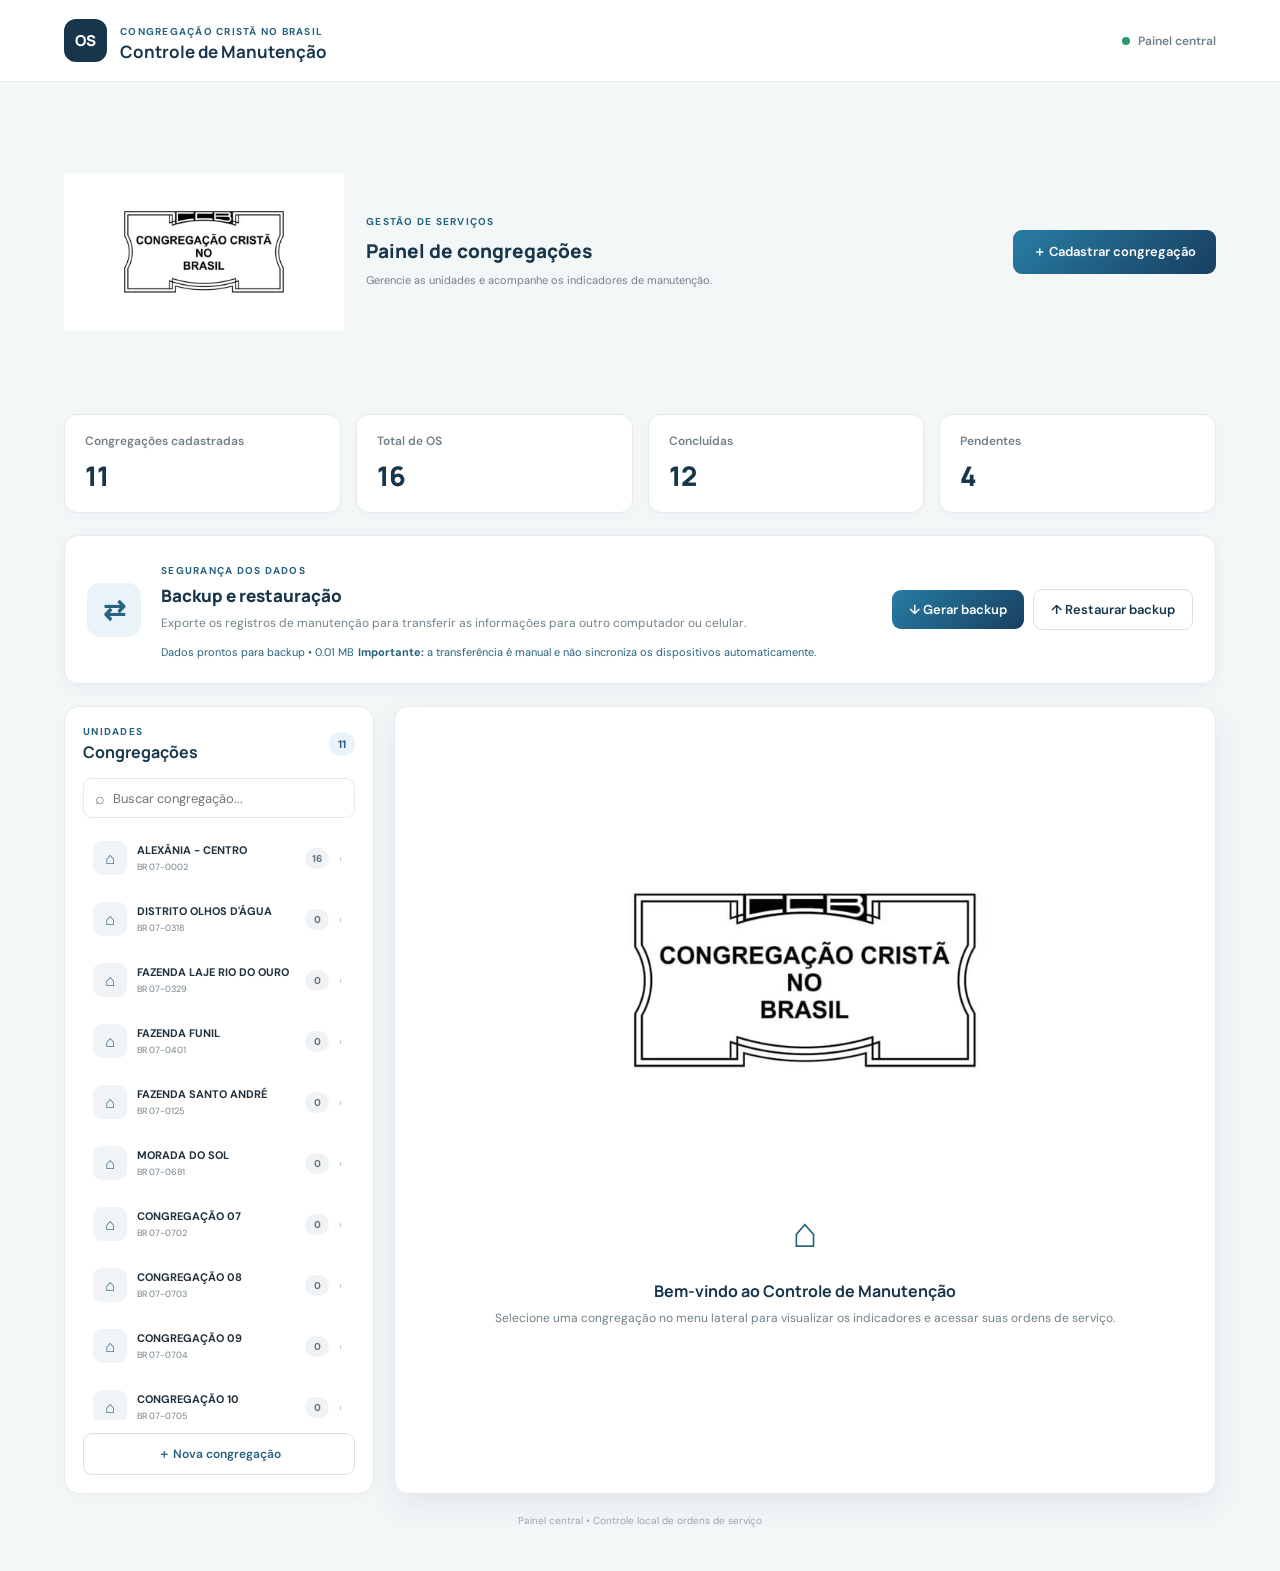
==== commit 7fd31d5d: "impressão ata teste" ====
--- a/index.html
+++ b/index.html
@@ -1,4 +1,3 @@
-
 
 <!DOCTYPE html>
 <html lang="pt-BR">
@@ -22,9 +21,7 @@
 
 <body data-page="painel">
 
-    <!-- =================================================
-         CABEÇALHO
-    ================================================== -->
+    <!-- CABEÇALHO -->
 
     <header class="topbar">
 
@@ -39,38 +36,28 @@
             </div>
 
             <div>
-
                 <span class="eyebrow">
                     CONGREGAÇÃO CRISTÃ NO BRASIL
                 </span>
 
                 <h1>Controle de Manutenção</h1>
-
             </div>
 
         </a>
 
         <div class="topbar-tag">
-
             <span class="online-dot" aria-hidden="true"></span>
-
             Painel central
-
         </div>
 
     </header>
 
 
-    <!-- =================================================
-         CONTEÚDO PRINCIPAL
-    ================================================== -->
+    <!-- CONTEÚDO PRINCIPAL -->
 
     <main class="container central-container">
 
-
-        <!-- =================================================
-             APRESENTAÇÃO
-        ================================================== -->
+        <!-- APRESENTAÇÃO -->
 
         <section class="hero central-hero">
 
@@ -110,9 +97,7 @@
         </section>
 
 
-        <!-- =================================================
-             INDICADORES GERAIS
-        ================================================== -->
+        <!-- INDICADORES GERAIS -->
 
         <section
             class="stats stats-central"
@@ -120,59 +105,38 @@
         >
 
             <article class="stat-card">
-
                 <span>Congregações cadastradas</span>
-
                 <strong id="totalIgrejas">11</strong>
-
             </article>
 
-
             <article class="stat-card">
-
                 <span>Total de OS</span>
-
                 <strong id="totalOSGeral">0</strong>
-
             </article>
 
-
             <article class="stat-card">
-
                 <span>Concluídas</span>
-
                 <strong id="concluidasGeral">0</strong>
-
             </article>
 
-
             <article class="stat-card">
-
                 <span>Pendentes</span>
-
                 <strong id="pendentesGeral">0</strong>
-
             </article>
 
         </section>
 
 
-        <!-- =================================================
-             BACKUP E RESTAURAÇÃO
-        ================================================== -->
+        <!-- BACKUP E RESTAURAÇÃO -->
 
         <section
             class="backup-card"
             aria-label="Backup e restauração dos dados"
         >
 
-            <div
-                class="backup-icon"
-                aria-hidden="true"
-            >
+            <div class="backup-icon" aria-hidden="true">
                 ⇄
             </div>
-
 
             <div class="backup-content">
 
@@ -205,7 +169,6 @@
 
             </div>
 
-
             <div class="backup-actions">
 
                 <button
@@ -216,7 +179,6 @@
                     ↓ Gerar backup
                 </button>
 
-
                 <button
                     type="button"
                     class="btn btn-outline"
@@ -224,7 +186,6 @@
                 >
                     ↑ Restaurar backup
                 </button>
-
 
                 <input
                     type="file"
@@ -239,16 +200,11 @@
         </section>
 
 
-        <!-- =================================================
-             ÁREA PRINCIPAL
-        ================================================== -->
+        <!-- ÁREA PRINCIPAL -->
 
         <section class="central-workspace">
 
-
-            <!-- =============================================
-                 MENU LATERAL
-            ============================================== -->
+            <!-- MENU LATERAL -->
 
             <aside
                 class="church-sidebar"
@@ -294,7 +250,7 @@
                 </label>
 
 
-                <!-- LISTA DINÂMICA DE CONGREGAÇÕES -->
+                <!-- LISTA DE CONGREGAÇÕES -->
 
                 <nav
                     class="church-nav"
@@ -302,9 +258,7 @@
                     aria-live="polite"
                     aria-label="Lista de congregações"
                 >
-
                     <!-- Conteúdo gerado pelo JavaScript -->
-
                 </nav>
 
 
@@ -321,9 +275,7 @@
             </aside>
 
 
-            <!-- =============================================
-                 PAINEL DE INFORMAÇÕES
-            ============================================== -->
+            <!-- PAINEL DE INFORMAÇÕES -->
 
             <section
                 class="church-details panel"
@@ -332,9 +284,7 @@
             >
 
                 <div id="detalhesIgreja">
-
                     <!-- Informações inseridas pelo JavaScript -->
-
                 </div>
 
             </section>
@@ -342,334 +292,16 @@
         </section>
 
 
-        <!-- =================================================
-             ATA – REUNIÃO DE MANUTENÇÃO PREVENTIVA
-        ================================================== -->
-
-        <section class="ata-section panel" id="secaoAta">
-
-            <!-- CABEÇALHO DA ATA -->
-
-            <div class="ata-header">
-
-                <div>
-
-                    <p class="eyebrow">
-                        DOCUMENTOS E RELATÓRIOS
-                    </p>
-
-                    <h2>ATA – Reunião Manutenção Preventiva</h2>
-
-                    <p class="muted">
-                        Gere a ata mensal com as ordens de serviço
-                        da congregação selecionada.
-                    </p>
-
-                </div>
-
-                <button
-                    type="button"
-                    class="btn btn-primary"
-                    id="btnImprimirAta"
-                >
-                    Imprimir ATA
-                </button>
-
-            </div>
-
-
-            <!-- FORMULÁRIO DA ATA -->
-
-            <div class="form-grid ata-form">
-
-                <label>
-
-                    Congregação
-
-                    <select id="ataIgreja" required>
-
-                        <option value="">
-                            Selecione a congregação
-                        </option>
-
-                    </select>
-
-                </label>
-
-
-                <label>
-
-                    Data da reunião
-
-                    <input
-                        type="date"
-                        id="ataData"
-                        required
-                    >
-
-                </label>
-
-
-                <label>
-
-                    Horário
-
-                    <input
-                        type="time"
-                        id="ataHorario"
-                    >
-
-                </label>
-
-
-                <label>
-
-                    Mês de competência
-
-                    <select id="ataMes" required>
-
-                        <option value="">
-                            Selecione
-                        </option>
-
-                        <option value="Janeiro">Janeiro</option>
-                        <option value="Fevereiro">Fevereiro</option>
-                        <option value="Março">Março</option>
-                        <option value="Abril">Abril</option>
-                        <option value="Maio">Maio</option>
-                        <option value="Junho">Junho</option>
-                        <option value="Julho">Julho</option>
-                        <option value="Agosto">Agosto</option>
-                        <option value="Setembro">Setembro</option>
-                        <option value="Outubro">Outubro</option>
-                        <option value="Novembro">Novembro</option>
-                        <option value="Dezembro">Dezembro</option>
-
-                    </select>
-
-                </label>
-
-
-                <label>
-
-                    Ano
-
-                    <input
-                        type="number"
-                        id="ataAno"
-                        value="2026"
-                        min="2020"
-                        max="2100"
-                    >
-
-                </label>
-
-
-                <label class="full">
-
-                    Participantes da reunião
-
-                    <textarea
-                        id="ataParticipantes"
-                        rows="4"
-                        placeholder="Digite o nome dos participantes, um por linha..."
-                    ></textarea>
-
-                </label>
-
-            </div>
-
-
-            <!-- =================================================
-                 DOCUMENTO QUE SERÁ IMPRESSO
-            ================================================== -->
-
-            <div class="ata-preview" id="conteudoAta">
-
-                <div class="ata-documento">
-
-
-                    <!-- CABEÇALHO DO DOCUMENTO -->
-
-                    <header class="ata-documento-header">
-
-                        <img
-                            src="./Logoccb.avif"
-                            alt="Logo da Congregação Cristã no Brasil"
-                            class="ata-logo"
-                        >
-
-                        <h2>
-                            CONGREGAÇÃO CRISTÃ NO BRASIL
-                        </h2>
-
-                        <h3>
-                            ATA – Reunião Manutenção Preventiva
-                        </h3>
-
-                    </header>
-
-
-                    <!-- DADOS DA REUNIÃO -->
-
-                    <p>
-
-                        <strong>Data:</strong>
-
-                        <span id="ataPrintData">
-                            ____ / ____ / ______
-                        </span>
-
-                        às
-
-                        <span id="ataPrintHorario">
-                            ______
-                        </span>
-
-                    </p>
-
-
-                    <p>
-
-                        <strong>Na casa de oração:</strong>
-
-                        <span id="ataPrintIgreja">
-                            ________________________
-                        </span>
-
-                    </p>
-
-
-                    <!-- TEXTO DA ATA -->
-
-                    <p class="ata-texto">
-
-                        Foi realizada a reunião mensal da manutenção
-                        preventiva, sendo observado e ciência de todos
-                        o cumprimento das inspeções conforme cronograma
-                        disponibilizado no Sistema de Gestão da
-                        Congregação Cristã no Brasil referente à
-                        competência Mês:
-
-                        <strong id="ataPrintMes">
-                            ____________
-                        </strong>
-
-                        do ano:
-
-                        <strong id="ataPrintAno">
-                            2026
-                        </strong>.
-
-                    </p>
-
-
-                    <!-- PARTICIPANTES -->
-
-                    <h3>
-                        Participantes da reunião
-                    </h3>
-
-                    <div id="ataPrintParticipantes">
-
-                        __________________________________________
-
-                    </div>
-
-
-                    <!-- ORDENS DE SERVIÇO -->
-
-                    <h3>
-                        Ordens de Serviço realizadas na data selecionada
-                    </h3>
-
-                    <div class="ata-tabela-container">
-
-                        <table class="ata-tabela">
-
-                            <thead>
-
-                                <tr>
-
-                                    <th>Nº</th>
-
-                                    <th>Descrição</th>
-
-                                    <th>Responsável</th>
-
-                                    <th>Status</th>
-
-                                </tr>
-
-                            </thead>
-
-
-                            <tbody id="ataPrintOrdens">
-
-                                <tr>
-
-                                    <td colspan="4">
-
-                                        As ordens de serviço serão
-                                        carregadas após a seleção.
-
-                                    </td>
-
-                                </tr>
-
-                            </tbody>
-
-                        </table>
-
-                    </div>
-
-
-                    <!-- ASSINATURAS -->
-
-                    <div class="ata-assinaturas">
-
-                        <div>
-
-                            <span></span>
-
-                            Ministério
-
-                        </div>
-
-
-                        <div>
-
-                            <span></span>
-
-                            Responsável pela Manutenção
-
-                        </div>
-
-                    </div>
-
-                </div>
-
-            </div>
-
-        </section>
-
-
-        <!-- =================================================
-             RODAPÉ
-        ================================================== -->
+        <!-- RODAPÉ -->
 
         <footer class="footer-note">
-
             Painel central • Controle local de ordens de serviço
-
         </footer>
 
     </main>
 
 
-    <!-- =================================================
-         MODAL DE CADASTRO DE CONGREGAÇÃO
-    ================================================== -->
+    <!-- MODAL DE CADASTRO DE CONGREGAÇÃO -->
 
     <dialog
         id="modalIgreja"
@@ -679,7 +311,6 @@
 
         <form id="formIgreja">
 
-
             <!-- CABEÇALHO DO MODAL -->
 
             <div class="modal-header">
@@ -701,7 +332,6 @@
 
                 </div>
 
-
                 <button
                     class="icon-btn"
                     type="button"
@@ -717,7 +347,6 @@
             <!-- CAMPOS DO FORMULÁRIO -->
 
             <div class="form-grid">
-
 
                 <label class="full">
 
@@ -734,7 +363,6 @@
 
                 </label>
 
-
                 <label>
 
                     Código de identificação
@@ -749,7 +377,6 @@
 
                 </label>
 
-
                 <label>
 
                     Localidade / descrição
@@ -763,7 +390,6 @@
 
                 </label>
 
-
             </div>
 
 
@@ -779,7 +405,6 @@
                     Cancelar
                 </button>
 
-
                 <button
                     class="btn btn-primary"
                     type="submit"
@@ -789,12 +414,10 @@
 
             </div>
 
-
         </form>
 
     </dialog>
 
-
 </body>
 
 </html>
--- a/style.css
+++ b/style.css
@@ -2767,3 +2767,367 @@
         print-color-adjust: exact !important;
     }
 }
+ 
+/* =========================================================
+   IMPRESSÃO EXCLUSIVA DA ATA - FORMATO A4
+========================================================= */
+
+@page {
+    size: A4 portrait;
+    margin: 15mm;
+}
+
+@media print {
+
+    body.imprimindo-ata {
+        background: #ffffff !important;
+        color: #000000 !important;
+        font-family: Arial, sans-serif !important;
+    }
+
+    /* Oculta todos os elementos principais da página. */
+    body.imprimindo-ata > * {
+        display: none !important;
+    }
+
+    /* Mantém somente o conteúdo principal. */
+    body.imprimindo-ata > main.container {
+        display: block !important;
+        width: 100% !important;
+        max-width: none !important;
+        margin: 0 !important;
+        padding: 0 !important;
+    }
+
+    /* Oculta os demais cards da página. */
+    body.imprimindo-ata main.container > * {
+        display: none !important;
+    }
+
+    /* Mantém o painel da ATA. */
+    body.imprimindo-ata #painelAta {
+        display: block !important;
+        width: 100% !important;
+        margin: 0 !important;
+        padding: 0 !important;
+        border: none !important;
+        box-shadow: none !important;
+        background: #ffffff !important;
+    }
+
+    /* Oculta a área de configuração. */
+    body.imprimindo-ata #painelAta > * {
+        display: none !important;
+    }
+
+    /* Mostra somente o documento. */
+    body.imprimindo-ata #painelAta > #ataDocumento {
+        display: block !important;
+        width: 100% !important;
+        padding: 0 !important;
+        margin: 0 !important;
+        border: none !important;
+        box-shadow: none !important;
+        background: #ffffff !important;
+        color: #000000 !important;
+    }
+
+    .ata-cabecalho {
+        text-align: center;
+        margin-bottom: 25px;
+    }
+
+    .ata-logo {
+        display: block !important;
+        width: 90px !important;
+        height: auto !important;
+        object-fit: contain;
+        margin: 0 auto 12px;
+    }
+
+    .ata-cabecalho h2 {
+        font-size: 15pt;
+        margin: 5px 0;
+        color: #000000 !important;
+    }
+
+    .ata-cabecalho h3 {
+        font-size: 13pt;
+        margin: 10px 0 15px;
+        color: #000000 !important;
+    }
+
+    .ata-cabecalho p,
+    .ata-conteudo p {
+        font-size: 10.5pt;
+        line-height: 1.6;
+        color: #000000 !important;
+    }
+
+    .ata-conteudo h3 {
+        font-size: 11pt;
+        margin-top: 22px;
+        color: #000000 !important;
+    }
+
+    .ata-table-wrap {
+        overflow: visible !important;
+        width: 100% !important;
+    }
+
+    .ata-tabela {
+        width: 100% !important;
+        border-collapse: collapse !important;
+        margin-top: 12px;
+        font-size: 9pt;
+    }
+
+    .ata-tabela th,
+    .ata-tabela td {
+        border: 1px solid #555555 !important;
+        padding: 7px !important;
+        text-align: left;
+        color: #000000 !important;
+        background: #ffffff !important;
+    }
+
+    .ata-tabela th {
+        font-weight: bold;
+    }
+
+    .ata-tabela tr {
+        break-inside: avoid;
+        page-break-inside: avoid;
+    }
+
+    .ata-total {
+        margin-top: 12px;
+        font-weight: bold;
+    }
+
+    .print-signatures {
+        display: flex !important;
+        justify-content: space-between;
+        gap: 35px;
+        margin-top: 65px;
+        width: 100%;
+        page-break-inside: avoid;
+        break-inside: avoid;
+    }
+
+    .signature {
+        display: flex !important;
+        flex: 1;
+        flex-direction: column;
+        align-items: center;
+        text-align: center;
+    }
+
+    .signature span {
+        display: block !important;
+        width: 100%;
+        border-top: 1px solid #000000;
+        margin-bottom: 8px;
+    }
+
+    .signature strong {
+        font-size: 8pt;
+        color: #000000 !important;
+    }
+
+}
+
+
+/* =========================================================
+   IMPRESSÃO DA ATA - CONTROLE DE MANUTENÇÃO CCB
+   Exibe somente o documento da ATA
+========================================================= */
+
+@media print {
+
+    @page {
+        size: A4 portrait;
+        margin: 15mm;
+    }
+
+    /* Oculta todo o conteúdo da página */
+    body.imprimindo-ata * {
+        visibility: hidden !important;
+    }
+
+    /* Mantém somente a ATA visível */
+    body.imprimindo-ata #ataDocumento,
+    body.imprimindo-ata #ataDocumento * {
+        visibility: visible !important;
+    }
+
+    /* Posiciona a ATA para impressão */
+    body.imprimindo-ata #ataDocumento {
+        display: block !important;
+        position: absolute !important;
+        top: 0 !important;
+        left: 0 !important;
+        width: 100% !important;
+        max-width: none !important;
+        margin: 0 !important;
+        padding: 0 !important;
+        border: none !important;
+        border-radius: 0 !important;
+        box-shadow: none !important;
+        background: #ffffff !important;
+        color: #000000 !important;
+        overflow: visible !important;
+    }
+
+    /* Configurações gerais */
+    body.imprimindo-ata {
+        background: #ffffff !important;
+        color: #000000 !important;
+        margin: 0 !important;
+        padding: 0 !important;
+    }
+
+    /* Cabeçalho da ATA */
+    body.imprimindo-ata .ata-cabecalho {
+        display: block !important;
+        text-align: center !important;
+        margin-bottom: 25px !important;
+        color: #000000 !important;
+    }
+
+    body.imprimindo-ata .ata-logo {
+        display: block !important;
+        width: 85px !important;
+        height: auto !important;
+        max-height: 100px !important;
+        object-fit: contain !important;
+        margin: 0 auto 12px !important;
+    }
+
+    body.imprimindo-ata .ata-cabecalho h2 {
+        font-size: 17px !important;
+        margin: 8px 0 !important;
+        color: #000000 !important;
+    }
+
+    body.imprimindo-ata .ata-cabecalho h3 {
+        font-size: 14px !important;
+        margin: 8px 0 15px !important;
+        color: #000000 !important;
+    }
+
+    body.imprimindo-ata .ata-cabecalho p {
+        font-size: 11px !important;
+        margin: 7px 0 !important;
+        color: #000000 !important;
+    }
+
+    /* Conteúdo */
+    body.imprimindo-ata .ata-conteudo {
+        display: block !important;
+        color: #000000 !important;
+        font-size: 11px !important;
+        line-height: 1.6 !important;
+    }
+
+    body.imprimindo-ata .ata-conteudo h3 {
+        font-size: 12px !important;
+        margin: 20px 0 10px !important;
+        color: #000000 !important;
+        page-break-after: avoid !important;
+    }
+
+    body.imprimindo-ata .ata-conteudo p {
+        color: #000000 !important;
+    }
+
+    body.imprimindo-ata .ata-participantes {
+        margin: 18px 0 !important;
+        color: #000000 !important;
+    }
+
+    /* Tabela */
+    body.imprimindo-ata .ata-table-wrap {
+        display: block !important;
+        width: 100% !important;
+        overflow: visible !important;
+        margin-top: 10px !important;
+    }
+
+    body.imprimindo-ata .ata-tabela {
+        display: table !important;
+        width: 100% !important;
+        border-collapse: collapse !important;
+        color: #000000 !important;
+        font-size: 10px !important;
+    }
+
+    body.imprimindo-ata .ata-tabela thead {
+        display: table-header-group !important;
+    }
+
+    body.imprimindo-ata .ata-tabela tr {
+        page-break-inside: avoid !important;
+    }
+
+    body.imprimindo-ata .ata-tabela th,
+    body.imprimindo-ata .ata-tabela td {
+        border: 1px solid #555555 !important;
+        padding: 8px 6px !important;
+        color: #000000 !important;
+        background: #ffffff !important;
+        text-align: left !important;
+    }
+
+    body.imprimindo-ata .ata-tabela th {
+        background: #eeeeee !important;
+        font-weight: bold !important;
+    }
+
+    /* Total */
+    body.imprimindo-ata .ata-total {
+        margin-top: 12px !important;
+        text-align: right !important;
+        font-weight: bold !important;
+        color: #000000 !important;
+    }
+
+    /* Assinaturas */
+    body.imprimindo-ata .print-signatures {
+        display: flex !important;
+        justify-content: space-between !important;
+        align-items: flex-end !important;
+        gap: 35px !important;
+        width: 100% !important;
+        margin-top: 75px !important;
+        page-break-inside: avoid !important;
+        color: #000000 !important;
+    }
+
+    body.imprimindo-ata .signature {
+        display: flex !important;
+        flex: 1 !important;
+        flex-direction: column !important;
+        text-align: center !important;
+        color: #000000 !important;
+    }
+
+    body.imprimindo-ata .signature span {
+        display: block !important;
+        width: 100% !important;
+        border-top: 1px solid #000000 !important;
+        margin-bottom: 8px !important;
+    }
+
+    body.imprimindo-ata .signature strong {
+        font-size: 9px !important;
+        color: #000000 !important;
+    }
+
+    /* Evita elementos decorativos */
+    body.imprimindo-ata .ata-documento button,
+    body.imprimindo-ata .ata-documento input {
+        display: none !important;
+    }
+
+}
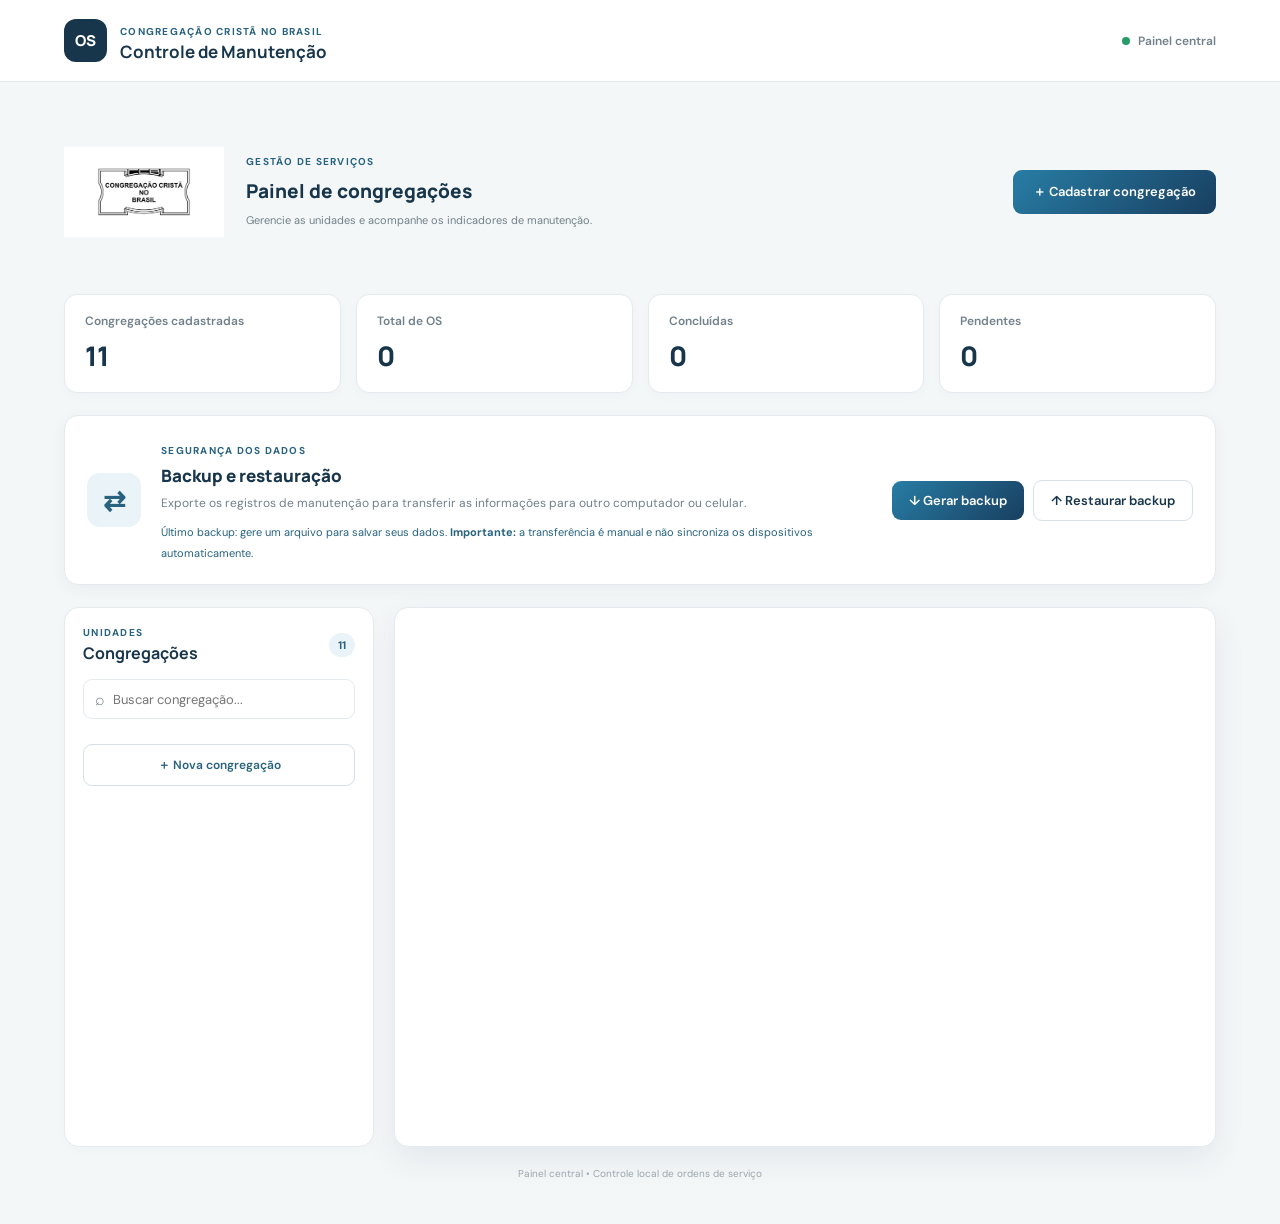
==== commit 3d910855: "atualização" ====
--- a/index.html
+++ b/index.html
@@ -420,4 +420,4 @@
 
 </body>
 
-</html>
+</html>
--- a/style.css
+++ b/style.css
@@ -1,3 +1,4 @@
+
 
 @import url('https://fonts.googleapis.com/css2?family=DM+Sans:wght@400;500;600;700&family=Manrope:wght@500;600;700;800&display=swap');
 
@@ -922,23 +923,19 @@
 
 /* Logo da CCB no estado vazio */
 
-/* LOGO CCB - SEÇÃO DE BOAS-VINDAS */
-
 .empty-state-main::before {
     content: "";
     display: block;
 
-    width: 600px !important; /* Ajuste para telas maiores */
-    height: 400px !important; /* Ajuste para telas maiores */
-
-    max-width: 100%; /* Garantir que não ultrapasse a largura da tela */
-
-    margin: 0 auto 25px; /* Centralizar e adicionar espaçamento inferior */
-
-    background-image: url("./Logoccb.avif"); /* Logo da CCB */
-    background-repeat: no-repeat; /* Não repetir a imagem */
+    width: 240px;
+    height: 150px;
+
+    margin: 0 auto 22px;
+
+    background-image: url("./Logoccb.avif");
+    background-repeat: no-repeat;
     background-position: center;
-    background-size: contain; /* Ajustar a imagem para caber no container */
+    background-size: contain;
 }
 
 .empty-state-main > i {
@@ -1533,19 +1530,11 @@
 }
 
 .logo-ccb {
-    display: block !important; /* Garantir que o logo seja exibido como bloco */
-    width: 280px !important; /* Definir largura fixa */
-    height: 280px !important; /* Definir altura fixa */
-
-    max-width: none !important; /* Remover limite de largura */
-    max-height: none !important; /* Remover limite de altura */
-
-    object-fit: contain; /* Garantir que a imagem se ajuste ao contêiner */
-    flex: 0 0 280px !important; /* Garantir que o contêiner flex tenha tamanho fixo */
-
-    background: transparent !important; /* Garantir fundo transparente */
-    border: none !important; /* Remover borda */
-    box-shadow: none !important; /* Remover sombra */
+    display: block;
+    width: 160px;
+    height: 160px;
+    object-fit: contain;
+    flex-shrink: 0;
 }
 .hero-texto {
     display: flex;
@@ -1800,11 +1789,6 @@
 
 @media (max-width: 760px) {
 
-    .empty-state-main::before {/* Ajuste para telas menores */
-    width: 280px !important;/* Ajuste para telas menores */
-    height: 220px !important;/* Ajuste para telas menores */
-}
-
     .topbar {
         padding: 12px 16px;
         min-height: 72px;
@@ -1849,9 +1833,8 @@
     }
 
     .logo-ccb {
-    width: 150px !important;
-    height: 150px !important;
-    flex: 0 0 150px !important;
+    width: 120px;
+    height: 120px;
 }
 
     .hero-texto h2 {
@@ -2069,21 +2052,6 @@
 
 @media (max-width: 420px) {
 
-    .empty-state-main::before {/* Ajuste para celulares pequenos */
-    width: 220px !important;/* Ajuste para celulares pequenos */
-    height: 180px !important; /* Ajuste para celulares pequenos */
-}
-
-
-
-
-    .empty-state-main::before {
-    width: 220px !important;
-    height: 180px !important;
-    }
-
-
-
     .topbar {
         align-items: flex-start;
     }
@@ -2155,10 +2123,9 @@
     }
 
     .logo-ccb {
-    width: 120px !important;
-    height: 120px !important;
-    flex: 0 0 120px !important;
-}
+        width: 100px;
+        height: 100px;
+    }
 }
 
     .hero-texto h2 {
@@ -2529,199 +2496,204 @@
         gap: 25px;
     }
 }
-
-
-/* =========================================
-   44. IMPRESSÃO DA ATA - CORRIGIDA
-========================================= */
+ 
+
+/* =========================================================
+   IMPRESSÃO DA ATA - VERSÃO ÚNICA E CORRIGIDA
+========================================================= */
+
+@page {
+    size: A4 portrait;
+    margin: 15mm;
+}
 
 @media print {
 
-    /* Configuração geral */
-
-    @page {
-        size: A4;
-        margin: 12mm;
-    }
+    /* Fundo e página */
 
     body.imprimindo-ata {
+        margin: 0 !important;
+        padding: 0 !important;
+        min-height: 0 !important;
         background: #ffffff !important;
-        color: #111111 !important;
-        min-height: auto !important;
-    }
-
-    /* Oculta os elementos externos ao conteúdo principal */
-
-    body.imprimindo-ata > .topbar,
-    body.imprimindo-ata > dialog {
-        display: none !important;
-    }
-
-    /* Mantém o container principal visível */
-
-    body.imprimindo-ata > main.container {
+        color: #000000 !important;
+    }
+
+    /*
+       Esconde visualmente a página inteira.
+       Não usa display:none nos elementos pais,
+       para não bloquear a exibição da ATA.
+    */
+
+    body.imprimindo-ata * {
+        visibility: hidden !important;
+    }
+
+    /* Mantém o painel da ATA */
+
+    body.imprimindo-ata #painelAta {
         display: block !important;
+        position: static !important;
         width: 100% !important;
         max-width: none !important;
         margin: 0 !important;
         padding: 0 !important;
-    }
-
-    /* Oculta todas as seções do painel, exceto a ATA */
-
-    body.imprimindo-ata > main.container > :not(#secaoAta) {
+        border: none !important;
+        box-shadow: none !important;
+        background: #ffffff !important;
+        overflow: visible !important;
+        visibility: visible !important;
+    }
+
+    /* Esconde os elementos de configuração */
+
+    body.imprimindo-ata #painelAta .ata-header,
+    body.imprimindo-ata #painelAta .ata-form,
+    body.imprimindo-ata #painelAta #btnImprimir {
         display: none !important;
     }
 
-    /* Exibe a seção da ATA */
-
-    body.imprimindo-ata #secaoAta {
+    /* Esconde os demais elementos do painel */
+
+    body.imprimindo-ata #painelAta > * {
+        visibility: hidden !important;
+    }
+
+    /* Exibe a área de visualização e seu conteúdo */
+
+    body.imprimindo-ata #painelAta #ataDocumento,
+    body.imprimindo-ata #painelAta #ataDocumento * {
+        visibility: visible !important;
+    }
+
+    body.imprimindo-ata #ataDocumento {
         display: block !important;
         position: static !important;
-
         width: 100% !important;
         max-width: none !important;
-
         margin: 0 !important;
         padding: 0 !important;
-
         border: none !important;
+        box-shadow: none !important;
         border-radius: 0 !important;
-        box-shadow: none !important;
-
         background: #ffffff !important;
-    }
-
-    /* Oculta formulário e botão de impressão */
-
-    body.imprimindo-ata #secaoAta .ata-header,
-    body.imprimindo-ata #secaoAta .ata-form {
-        display: none !important;
-    }
-
-    /* Área de visualização */
-
-    body.imprimindo-ata #secaoAta .ata-preview {
+        overflow: visible !important;
+    }
+
+    /* Documento */
+
+    body.imprimindo-ata #ataDocumento .ata-documento {
         display: block !important;
-
-        width: 100% !important;
-        margin: 0 !important;
-        padding: 0 !important;
-
-        border: none !important;
-        border-radius: 0 !important;
-        box-shadow: none !important;
-
-        background: #ffffff !important;
-    }
-
-    /* Documento */
-
-    body.imprimindo-ata #secaoAta .ata-documento {
-        display: block !important;
-
         width: 100% !important;
         max-width: none !important;
         min-height: 0 !important;
-
-        margin: 0 !important;
-        padding: 5mm !important;
-
+        margin: 0 auto !important;
+        padding: 3mm !important;
         border: none !important;
         box-shadow: none !important;
-
         background: #ffffff !important;
-        color: #111111 !important;
-
+        color: #000000 !important;
         font-family: Arial, sans-serif !important;
-        font-size: 11pt !important;
+        font-size: 10pt !important;
         line-height: 1.6 !important;
     }
 
     /* Logo */
 
-    body.imprimindo-ata #secaoAta .ata-logo {
+    body.imprimindo-ata .ata-logo {
         display: block !important;
-
-        width: 100px !important;
-        height: 100px !important;
-
+        width: 90px !important;
+        height: 90px !important;
+        max-width: none !important;
+        object-fit: contain !important;
         margin: 0 auto 12px !important;
-
-        object-fit: contain !important;
         background: transparent !important;
     }
 
     /* Cabeçalho */
 
     body.imprimindo-ata .ata-documento-header {
+        display: block !important;
         text-align: center !important;
-        margin-bottom: 25px !important;
+        margin-bottom: 24px !important;
     }
 
     body.imprimindo-ata .ata-documento-header h2 {
         font-size: 15pt !important;
-        color: #111111 !important;
+        color: #000000 !important;
+        margin-bottom: 8px !important;
     }
 
     body.imprimindo-ata .ata-documento-header h3 {
         font-size: 13pt !important;
-        color: #111111 !important;
-    }
-
-    /* Texto */
+        color: #000000 !important;
+        margin-bottom: 12px !important;
+    }
+
+    /* Textos */
 
     body.imprimindo-ata .ata-documento p {
         font-size: 10pt !important;
-        color: #111111 !important;
+        color: #000000 !important;
+        margin-bottom: 12px !important;
     }
 
     body.imprimindo-ata .ata-texto {
         text-align: justify !important;
         margin-top: 20px !important;
+        margin-bottom: 20px !important;
     }
 
     body.imprimindo-ata .ata-documento > h3 {
-        color: #111111 !important;
         font-size: 11pt !important;
+        color: #000000 !important;
+        margin: 20px 0 10px !important;
+        page-break-after: avoid !important;
     }
 
     /* Participantes */
 
-    body.imprimindo-ata #ataPrintParticipantes {
+    body.imprimindo-ata #ataParticipantesTexto {
+        min-height: 60px !important;
         white-space: pre-line !important;
-        min-height: 70px !important;
         font-size: 10pt !important;
-    }
-
-    /* Tabela de ordens de serviço */
+        line-height: 1.7 !important;
+    }
+
+    /* Tabela */
 
     body.imprimindo-ata .ata-tabela-container {
+        display: block !important;
         width: 100% !important;
         overflow: visible !important;
     }
 
     body.imprimindo-ata .ata-tabela {
+        display: table !important;
         width: 100% !important;
         min-width: 0 !important;
-
-        margin-top: 12px !important;
-
         border-collapse: collapse !important;
         table-layout: auto !important;
-
+        margin-top: 12px !important;
         font-size: 9pt !important;
+    }
+
+    body.imprimindo-ata .ata-tabela thead {
+        display: table-header-group !important;
+    }
+
+    body.imprimindo-ata .ata-tabela tr {
+        break-inside: avoid !important;
+        page-break-inside: avoid !important;
     }
 
     body.imprimindo-ata .ata-tabela th,
     body.imprimindo-ata .ata-tabela td {
+        border: 1px solid #555555 !important;
         padding: 7px !important;
-
-        border: 1px solid #777777 !important;
-
-        color: #111111 !important;
+        color: #000000 !important;
         background: #ffffff !important;
-
+        text-align: left !important;
         overflow-wrap: anywhere !important;
     }
 
@@ -2730,35 +2702,49 @@
         font-weight: bold !important;
     }
 
-    body.imprimindo-ata .ata-tabela tr {
-        break-inside: avoid !important;
+    /* Total */
+
+    body.imprimindo-ata #ataTotalOS {
+        color: #000000 !important;
+        font-weight: bold !important;
     }
 
     /* Assinaturas */
 
-    body.imprimindo-ata .ata-assinaturas {
-        display: grid !important;
-        grid-template-columns: 1fr 1fr !important;
-
-        gap: 45px !important;
-        margin-top: 75px !important;
-
+    body.imprimindo-ata .print-signatures {
+        display: flex !important;
+        visibility: visible !important;
+        justify-content: space-between !important;
+        align-items: flex-end !important;
+        gap: 40px !important;
+        width: 100% !important;
+        margin: 70px 0 20px !important;
         break-inside: avoid !important;
         page-break-inside: avoid !important;
     }
 
-    body.imprimindo-ata .ata-assinaturas div {
-        color: #111111 !important;
-        font-size: 10pt !important;
-    }
-
-    body.imprimindo-ata .ata-assinaturas span {
+    body.imprimindo-ata .signature {
         display: block !important;
-        border-top: 1px solid #222222 !important;
+        visibility: visible !important;
+        flex: 1 !important;
+        text-align: center !important;
+        color: #000000 !important;
+        font-size: 9pt !important;
+    }
+
+    body.imprimindo-ata .signature span {
+        display: block !important;
+        width: 100% !important;
+        border-top: 1px solid #000000 !important;
         margin-bottom: 9px !important;
     }
 
-    /* Evita sombras e cores desnecessárias */
+    body.imprimindo-ata .signature strong {
+        color: #000000 !important;
+        font-size: 9pt !important;
+    }
+
+    /* Remove efeitos visuais */
 
     body.imprimindo-ata * {
         box-shadow: none !important;
@@ -2766,368 +2752,4 @@
         -webkit-print-color-adjust: exact !important;
         print-color-adjust: exact !important;
     }
-}
- 
-/* =========================================================
-   IMPRESSÃO EXCLUSIVA DA ATA - FORMATO A4
-========================================================= */
-
-@page {
-    size: A4 portrait;
-    margin: 15mm;
-}
-
-@media print {
-
-    body.imprimindo-ata {
-        background: #ffffff !important;
-        color: #000000 !important;
-        font-family: Arial, sans-serif !important;
-    }
-
-    /* Oculta todos os elementos principais da página. */
-    body.imprimindo-ata > * {
-        display: none !important;
-    }
-
-    /* Mantém somente o conteúdo principal. */
-    body.imprimindo-ata > main.container {
-        display: block !important;
-        width: 100% !important;
-        max-width: none !important;
-        margin: 0 !important;
-        padding: 0 !important;
-    }
-
-    /* Oculta os demais cards da página. */
-    body.imprimindo-ata main.container > * {
-        display: none !important;
-    }
-
-    /* Mantém o painel da ATA. */
-    body.imprimindo-ata #painelAta {
-        display: block !important;
-        width: 100% !important;
-        margin: 0 !important;
-        padding: 0 !important;
-        border: none !important;
-        box-shadow: none !important;
-        background: #ffffff !important;
-    }
-
-    /* Oculta a área de configuração. */
-    body.imprimindo-ata #painelAta > * {
-        display: none !important;
-    }
-
-    /* Mostra somente o documento. */
-    body.imprimindo-ata #painelAta > #ataDocumento {
-        display: block !important;
-        width: 100% !important;
-        padding: 0 !important;
-        margin: 0 !important;
-        border: none !important;
-        box-shadow: none !important;
-        background: #ffffff !important;
-        color: #000000 !important;
-    }
-
-    .ata-cabecalho {
-        text-align: center;
-        margin-bottom: 25px;
-    }
-
-    .ata-logo {
-        display: block !important;
-        width: 90px !important;
-        height: auto !important;
-        object-fit: contain;
-        margin: 0 auto 12px;
-    }
-
-    .ata-cabecalho h2 {
-        font-size: 15pt;
-        margin: 5px 0;
-        color: #000000 !important;
-    }
-
-    .ata-cabecalho h3 {
-        font-size: 13pt;
-        margin: 10px 0 15px;
-        color: #000000 !important;
-    }
-
-    .ata-cabecalho p,
-    .ata-conteudo p {
-        font-size: 10.5pt;
-        line-height: 1.6;
-        color: #000000 !important;
-    }
-
-    .ata-conteudo h3 {
-        font-size: 11pt;
-        margin-top: 22px;
-        color: #000000 !important;
-    }
-
-    .ata-table-wrap {
-        overflow: visible !important;
-        width: 100% !important;
-    }
-
-    .ata-tabela {
-        width: 100% !important;
-        border-collapse: collapse !important;
-        margin-top: 12px;
-        font-size: 9pt;
-    }
-
-    .ata-tabela th,
-    .ata-tabela td {
-        border: 1px solid #555555 !important;
-        padding: 7px !important;
-        text-align: left;
-        color: #000000 !important;
-        background: #ffffff !important;
-    }
-
-    .ata-tabela th {
-        font-weight: bold;
-    }
-
-    .ata-tabela tr {
-        break-inside: avoid;
-        page-break-inside: avoid;
-    }
-
-    .ata-total {
-        margin-top: 12px;
-        font-weight: bold;
-    }
-
-    .print-signatures {
-        display: flex !important;
-        justify-content: space-between;
-        gap: 35px;
-        margin-top: 65px;
-        width: 100%;
-        page-break-inside: avoid;
-        break-inside: avoid;
-    }
-
-    .signature {
-        display: flex !important;
-        flex: 1;
-        flex-direction: column;
-        align-items: center;
-        text-align: center;
-    }
-
-    .signature span {
-        display: block !important;
-        width: 100%;
-        border-top: 1px solid #000000;
-        margin-bottom: 8px;
-    }
-
-    .signature strong {
-        font-size: 8pt;
-        color: #000000 !important;
-    }
-
-}
-
-
-/* =========================================================
-   IMPRESSÃO DA ATA - CONTROLE DE MANUTENÇÃO CCB
-   Exibe somente o documento da ATA
-========================================================= */
-
-@media print {
-
-    @page {
-        size: A4 portrait;
-        margin: 15mm;
-    }
-
-    /* Oculta todo o conteúdo da página */
-    body.imprimindo-ata * {
-        visibility: hidden !important;
-    }
-
-    /* Mantém somente a ATA visível */
-    body.imprimindo-ata #ataDocumento,
-    body.imprimindo-ata #ataDocumento * {
-        visibility: visible !important;
-    }
-
-    /* Posiciona a ATA para impressão */
-    body.imprimindo-ata #ataDocumento {
-        display: block !important;
-        position: absolute !important;
-        top: 0 !important;
-        left: 0 !important;
-        width: 100% !important;
-        max-width: none !important;
-        margin: 0 !important;
-        padding: 0 !important;
-        border: none !important;
-        border-radius: 0 !important;
-        box-shadow: none !important;
-        background: #ffffff !important;
-        color: #000000 !important;
-        overflow: visible !important;
-    }
-
-    /* Configurações gerais */
-    body.imprimindo-ata {
-        background: #ffffff !important;
-        color: #000000 !important;
-        margin: 0 !important;
-        padding: 0 !important;
-    }
-
-    /* Cabeçalho da ATA */
-    body.imprimindo-ata .ata-cabecalho {
-        display: block !important;
-        text-align: center !important;
-        margin-bottom: 25px !important;
-        color: #000000 !important;
-    }
-
-    body.imprimindo-ata .ata-logo {
-        display: block !important;
-        width: 85px !important;
-        height: auto !important;
-        max-height: 100px !important;
-        object-fit: contain !important;
-        margin: 0 auto 12px !important;
-    }
-
-    body.imprimindo-ata .ata-cabecalho h2 {
-        font-size: 17px !important;
-        margin: 8px 0 !important;
-        color: #000000 !important;
-    }
-
-    body.imprimindo-ata .ata-cabecalho h3 {
-        font-size: 14px !important;
-        margin: 8px 0 15px !important;
-        color: #000000 !important;
-    }
-
-    body.imprimindo-ata .ata-cabecalho p {
-        font-size: 11px !important;
-        margin: 7px 0 !important;
-        color: #000000 !important;
-    }
-
-    /* Conteúdo */
-    body.imprimindo-ata .ata-conteudo {
-        display: block !important;
-        color: #000000 !important;
-        font-size: 11px !important;
-        line-height: 1.6 !important;
-    }
-
-    body.imprimindo-ata .ata-conteudo h3 {
-        font-size: 12px !important;
-        margin: 20px 0 10px !important;
-        color: #000000 !important;
-        page-break-after: avoid !important;
-    }
-
-    body.imprimindo-ata .ata-conteudo p {
-        color: #000000 !important;
-    }
-
-    body.imprimindo-ata .ata-participantes {
-        margin: 18px 0 !important;
-        color: #000000 !important;
-    }
-
-    /* Tabela */
-    body.imprimindo-ata .ata-table-wrap {
-        display: block !important;
-        width: 100% !important;
-        overflow: visible !important;
-        margin-top: 10px !important;
-    }
-
-    body.imprimindo-ata .ata-tabela {
-        display: table !important;
-        width: 100% !important;
-        border-collapse: collapse !important;
-        color: #000000 !important;
-        font-size: 10px !important;
-    }
-
-    body.imprimindo-ata .ata-tabela thead {
-        display: table-header-group !important;
-    }
-
-    body.imprimindo-ata .ata-tabela tr {
-        page-break-inside: avoid !important;
-    }
-
-    body.imprimindo-ata .ata-tabela th,
-    body.imprimindo-ata .ata-tabela td {
-        border: 1px solid #555555 !important;
-        padding: 8px 6px !important;
-        color: #000000 !important;
-        background: #ffffff !important;
-        text-align: left !important;
-    }
-
-    body.imprimindo-ata .ata-tabela th {
-        background: #eeeeee !important;
-        font-weight: bold !important;
-    }
-
-    /* Total */
-    body.imprimindo-ata .ata-total {
-        margin-top: 12px !important;
-        text-align: right !important;
-        font-weight: bold !important;
-        color: #000000 !important;
-    }
-
-    /* Assinaturas */
-    body.imprimindo-ata .print-signatures {
-        display: flex !important;
-        justify-content: space-between !important;
-        align-items: flex-end !important;
-        gap: 35px !important;
-        width: 100% !important;
-        margin-top: 75px !important;
-        page-break-inside: avoid !important;
-        color: #000000 !important;
-    }
-
-    body.imprimindo-ata .signature {
-        display: flex !important;
-        flex: 1 !important;
-        flex-direction: column !important;
-        text-align: center !important;
-        color: #000000 !important;
-    }
-
-    body.imprimindo-ata .signature span {
-        display: block !important;
-        width: 100% !important;
-        border-top: 1px solid #000000 !important;
-        margin-bottom: 8px !important;
-    }
-
-    body.imprimindo-ata .signature strong {
-        font-size: 9px !important;
-        color: #000000 !important;
-    }
-
-    /* Evita elementos decorativos */
-    body.imprimindo-ata .ata-documento button,
-    body.imprimindo-ata .ata-documento input {
-        display: none !important;
-    }
-
-}
+}
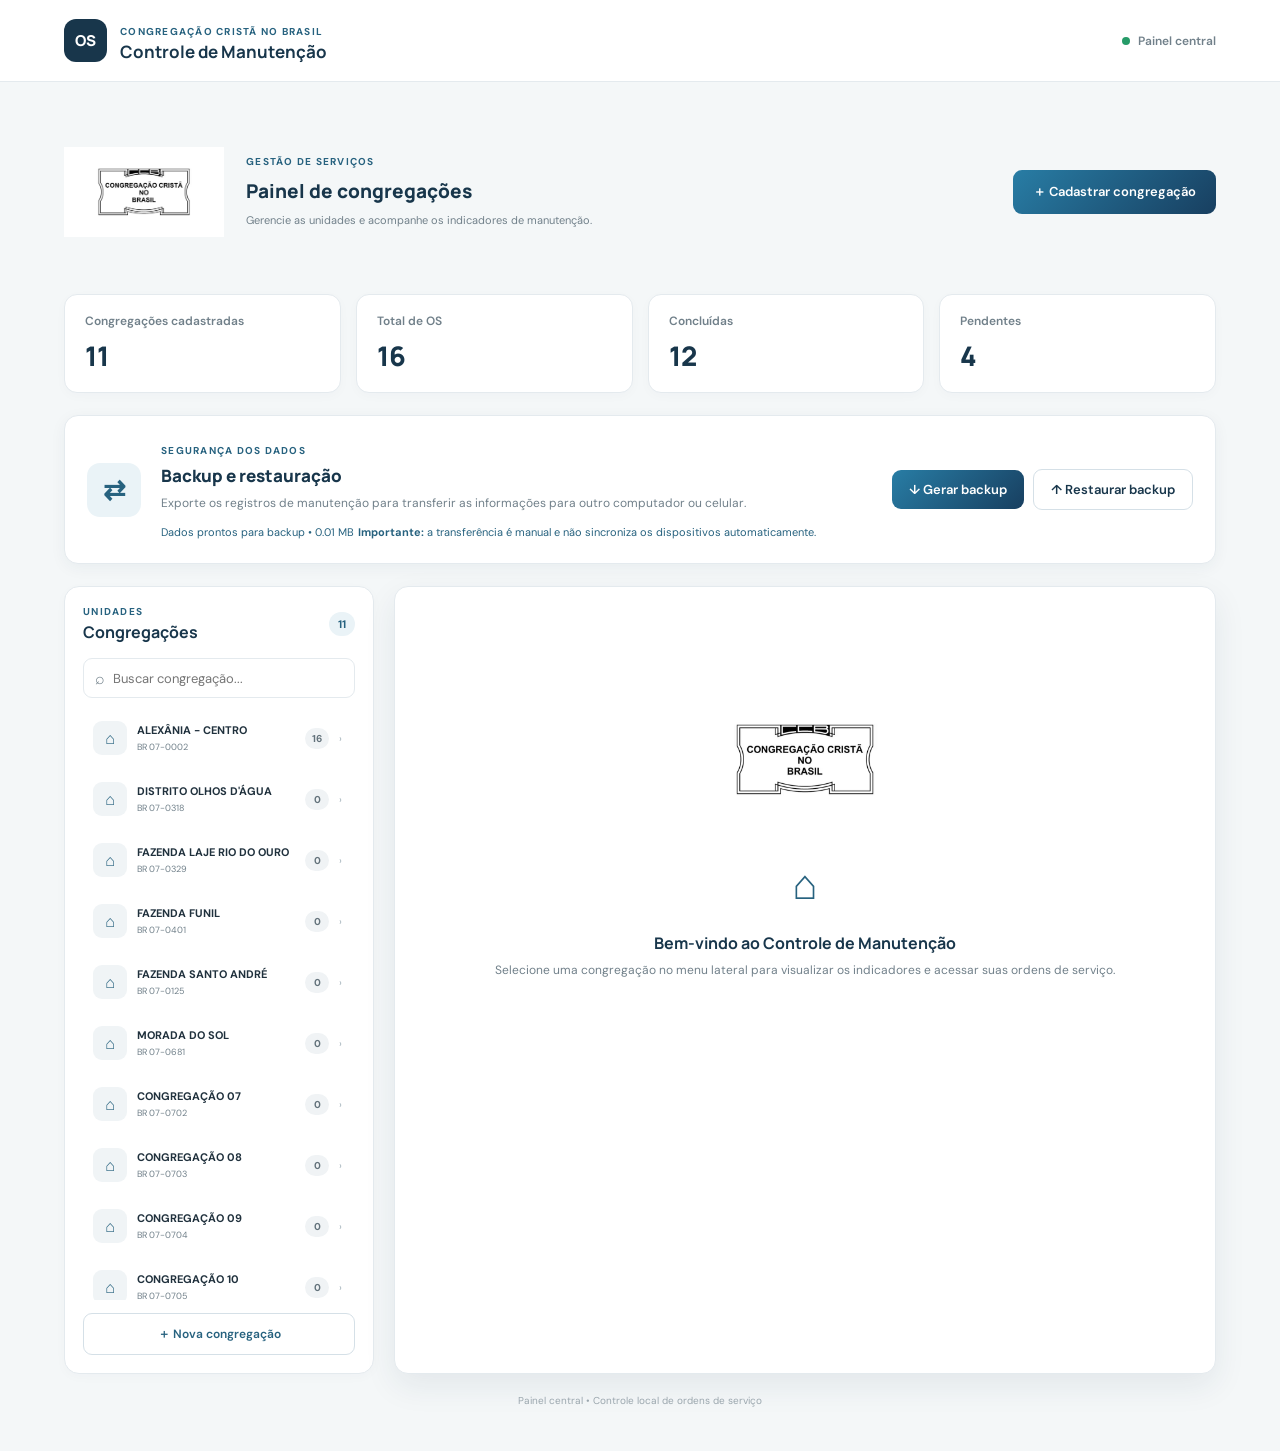
==== commit d279bf78: "atualização" ====
--- a/index.html
+++ b/index.html
@@ -1,4 +1,3 @@
-
 <!DOCTYPE html>
 <html lang="pt-BR">
 
--- a/style.css
+++ b/style.css
@@ -1,3 +1,4 @@
+
 
 
 @import url('https://fonts.googleapis.com/css2?family=DM+Sans:wght@400;500;600;700&family=Manrope:wght@500;600;700;800&display=swap');
@@ -2302,454 +2303,4 @@
         border-top: 1px solid #222;
         margin-bottom: 9px;
     }
-}
-
-
-/* =========================================
-   42. ATA - REUNIÃO DE MANUTENÇÃO
-========================================= */
-
-.ata-section {
-    margin-top: 25px;
-    padding: 25px;
-}
-
-.ata-header {
-    display: flex;
-    align-items: center;
-    justify-content: space-between;
-    gap: 20px;
-    margin-bottom: 25px;
-}
-
-.ata-header h2 {
-    font: 800 21px Manrope, sans-serif;
-    color: var(--navy);
-    margin-bottom: 6px;
-}
-
-.ata-form {
-    padding-bottom: 25px;
-    border-bottom: 1px solid var(--line);
-}
-
-.ata-form textarea {
-    min-height: 110px;
-}
-
-.ata-preview {
-    margin-top: 25px;
-    padding: 25px;
-    background: #f7f9fa;
-    border: 1px solid var(--line);
-    border-radius: 12px;
-}
-
-.ata-documento {
-    max-width: 900px;
-    margin: auto;
-    padding: 45px;
-    background: white;
-    color: #202a30;
-    border: 1px solid #e1e5e8;
-    font-family: Arial, sans-serif;
-    line-height: 1.7;
-}
-
-.ata-documento-header {
-    text-align: center;
-    margin-bottom: 35px;
-}
-
-.ata-logo {
-    display: block;
-    width: 115px;
-    height: 115px;
-    object-fit: contain;
-    margin: 0 auto 12px;
-    background: transparent;
-}
-
-.ata-documento-header h2 {
-    font-size: 17px;
-    font-weight: 700;
-    margin-bottom: 7px;
-}
-
-.ata-documento-header h3 {
-    font-size: 16px;
-    margin-bottom: 12px;
-}
-
-.ata-documento p {
-    margin-bottom: 14px;
-    font-size: 13px;
-}
-
-.ata-texto {
-    text-align: justify;
-    margin-top: 25px;
-    margin-bottom: 25px !important;
-}
-
-.ata-documento > h3 {
-    font-size: 14px;
-    color: #18364b;
-    margin: 25px 0 12px;
-}
-
-#ataPrintParticipantes {
-    min-height: 90px;
-    white-space: pre-line;
-    font-size: 13px;
-    line-height: 2;
-}
-
-.ata-tabela-container {
-    width: 100%;
-    overflow-x: auto;
-}
-
-.ata-tabela {
-    width: 100%;
-    border-collapse: collapse;
-    margin-top: 12px;
-    font-size: 11px;
-}
-
-.ata-tabela th,
-.ata-tabela td {
-    border: 1px solid #bfcbd2;
-    padding: 10px;
-    text-align: left;
-}
-
-.ata-tabela th {
-    background: #eaf3f7;
-    color: #18364b;
-    font-weight: 700;
-}
-
-.ata-tabela td {
-    color: #202a30;
-}
-
-.ata-assinaturas {
-    display: grid;
-    grid-template-columns: 1fr 1fr;
-    gap: 50px;
-    margin-top: 85px;
-    page-break-inside: avoid;
-}
-
-.ata-assinaturas div {
-    text-align: center;
-    font-size: 11px;
-}
-
-.ata-assinaturas span {
-    display: block;
-    border-top: 1px solid #222;
-    margin-bottom: 9px;
-}
-
-/* =========================================
-   43. RESPONSIVIDADE DA ATA
-========================================= */
-
-@media (max-width: 760px) {
-
-    .ata-section {
-        padding: 16px;
-    }
-
-    .ata-header {
-        align-items: flex-start;
-        flex-direction: column;
-    }
-
-    .ata-header .btn {
-        width: 100%;
-    }
-
-    .ata-preview {
-        padding: 10px;
-    }
-
-    .ata-documento {
-        padding: 20px 14px;
-    }
-
-    .ata-documento-header h2 {
-        font-size: 14px;
-    }
-
-    .ata-documento-header h3 {
-        font-size: 13px;
-    }
-
-    .ata-tabela {
-        min-width: 500px;
-    }
-
-    .ata-assinaturas {
-        gap: 25px;
-    }
-}
- 
-
-/* =========================================================
-   IMPRESSÃO DA ATA - VERSÃO ÚNICA E CORRIGIDA
-========================================================= */
-
-@page {
-    size: A4 portrait;
-    margin: 15mm;
-}
-
-@media print {
-
-    /* Fundo e página */
-
-    body.imprimindo-ata {
-        margin: 0 !important;
-        padding: 0 !important;
-        min-height: 0 !important;
-        background: #ffffff !important;
-        color: #000000 !important;
-    }
-
-    /*
-       Esconde visualmente a página inteira.
-       Não usa display:none nos elementos pais,
-       para não bloquear a exibição da ATA.
-    */
-
-    body.imprimindo-ata * {
-        visibility: hidden !important;
-    }
-
-    /* Mantém o painel da ATA */
-
-    body.imprimindo-ata #painelAta {
-        display: block !important;
-        position: static !important;
-        width: 100% !important;
-        max-width: none !important;
-        margin: 0 !important;
-        padding: 0 !important;
-        border: none !important;
-        box-shadow: none !important;
-        background: #ffffff !important;
-        overflow: visible !important;
-        visibility: visible !important;
-    }
-
-    /* Esconde os elementos de configuração */
-
-    body.imprimindo-ata #painelAta .ata-header,
-    body.imprimindo-ata #painelAta .ata-form,
-    body.imprimindo-ata #painelAta #btnImprimir {
-        display: none !important;
-    }
-
-    /* Esconde os demais elementos do painel */
-
-    body.imprimindo-ata #painelAta > * {
-        visibility: hidden !important;
-    }
-
-    /* Exibe a área de visualização e seu conteúdo */
-
-    body.imprimindo-ata #painelAta #ataDocumento,
-    body.imprimindo-ata #painelAta #ataDocumento * {
-        visibility: visible !important;
-    }
-
-    body.imprimindo-ata #ataDocumento {
-        display: block !important;
-        position: static !important;
-        width: 100% !important;
-        max-width: none !important;
-        margin: 0 !important;
-        padding: 0 !important;
-        border: none !important;
-        box-shadow: none !important;
-        border-radius: 0 !important;
-        background: #ffffff !important;
-        overflow: visible !important;
-    }
-
-    /* Documento */
-
-    body.imprimindo-ata #ataDocumento .ata-documento {
-        display: block !important;
-        width: 100% !important;
-        max-width: none !important;
-        min-height: 0 !important;
-        margin: 0 auto !important;
-        padding: 3mm !important;
-        border: none !important;
-        box-shadow: none !important;
-        background: #ffffff !important;
-        color: #000000 !important;
-        font-family: Arial, sans-serif !important;
-        font-size: 10pt !important;
-        line-height: 1.6 !important;
-    }
-
-    /* Logo */
-
-    body.imprimindo-ata .ata-logo {
-        display: block !important;
-        width: 90px !important;
-        height: 90px !important;
-        max-width: none !important;
-        object-fit: contain !important;
-        margin: 0 auto 12px !important;
-        background: transparent !important;
-    }
-
-    /* Cabeçalho */
-
-    body.imprimindo-ata .ata-documento-header {
-        display: block !important;
-        text-align: center !important;
-        margin-bottom: 24px !important;
-    }
-
-    body.imprimindo-ata .ata-documento-header h2 {
-        font-size: 15pt !important;
-        color: #000000 !important;
-        margin-bottom: 8px !important;
-    }
-
-    body.imprimindo-ata .ata-documento-header h3 {
-        font-size: 13pt !important;
-        color: #000000 !important;
-        margin-bottom: 12px !important;
-    }
-
-    /* Textos */
-
-    body.imprimindo-ata .ata-documento p {
-        font-size: 10pt !important;
-        color: #000000 !important;
-        margin-bottom: 12px !important;
-    }
-
-    body.imprimindo-ata .ata-texto {
-        text-align: justify !important;
-        margin-top: 20px !important;
-        margin-bottom: 20px !important;
-    }
-
-    body.imprimindo-ata .ata-documento > h3 {
-        font-size: 11pt !important;
-        color: #000000 !important;
-        margin: 20px 0 10px !important;
-        page-break-after: avoid !important;
-    }
-
-    /* Participantes */
-
-    body.imprimindo-ata #ataParticipantesTexto {
-        min-height: 60px !important;
-        white-space: pre-line !important;
-        font-size: 10pt !important;
-        line-height: 1.7 !important;
-    }
-
-    /* Tabela */
-
-    body.imprimindo-ata .ata-tabela-container {
-        display: block !important;
-        width: 100% !important;
-        overflow: visible !important;
-    }
-
-    body.imprimindo-ata .ata-tabela {
-        display: table !important;
-        width: 100% !important;
-        min-width: 0 !important;
-        border-collapse: collapse !important;
-        table-layout: auto !important;
-        margin-top: 12px !important;
-        font-size: 9pt !important;
-    }
-
-    body.imprimindo-ata .ata-tabela thead {
-        display: table-header-group !important;
-    }
-
-    body.imprimindo-ata .ata-tabela tr {
-        break-inside: avoid !important;
-        page-break-inside: avoid !important;
-    }
-
-    body.imprimindo-ata .ata-tabela th,
-    body.imprimindo-ata .ata-tabela td {
-        border: 1px solid #555555 !important;
-        padding: 7px !important;
-        color: #000000 !important;
-        background: #ffffff !important;
-        text-align: left !important;
-        overflow-wrap: anywhere !important;
-    }
-
-    body.imprimindo-ata .ata-tabela th {
-        background: #eeeeee !important;
-        font-weight: bold !important;
-    }
-
-    /* Total */
-
-    body.imprimindo-ata #ataTotalOS {
-        color: #000000 !important;
-        font-weight: bold !important;
-    }
-
-    /* Assinaturas */
-
-    body.imprimindo-ata .print-signatures {
-        display: flex !important;
-        visibility: visible !important;
-        justify-content: space-between !important;
-        align-items: flex-end !important;
-        gap: 40px !important;
-        width: 100% !important;
-        margin: 70px 0 20px !important;
-        break-inside: avoid !important;
-        page-break-inside: avoid !important;
-    }
-
-    body.imprimindo-ata .signature {
-        display: block !important;
-        visibility: visible !important;
-        flex: 1 !important;
-        text-align: center !important;
-        color: #000000 !important;
-        font-size: 9pt !important;
-    }
-
-    body.imprimindo-ata .signature span {
-        display: block !important;
-        width: 100% !important;
-        border-top: 1px solid #000000 !important;
-        margin-bottom: 9px !important;
-    }
-
-    body.imprimindo-ata .signature strong {
-        color: #000000 !important;
-        font-size: 9pt !important;
-    }
-
-    /* Remove efeitos visuais */
-
-    body.imprimindo-ata * {
-        box-shadow: none !important;
-        text-shadow: none !important;
-        -webkit-print-color-adjust: exact !important;
-        print-color-adjust: exact !important;
-    }
 }
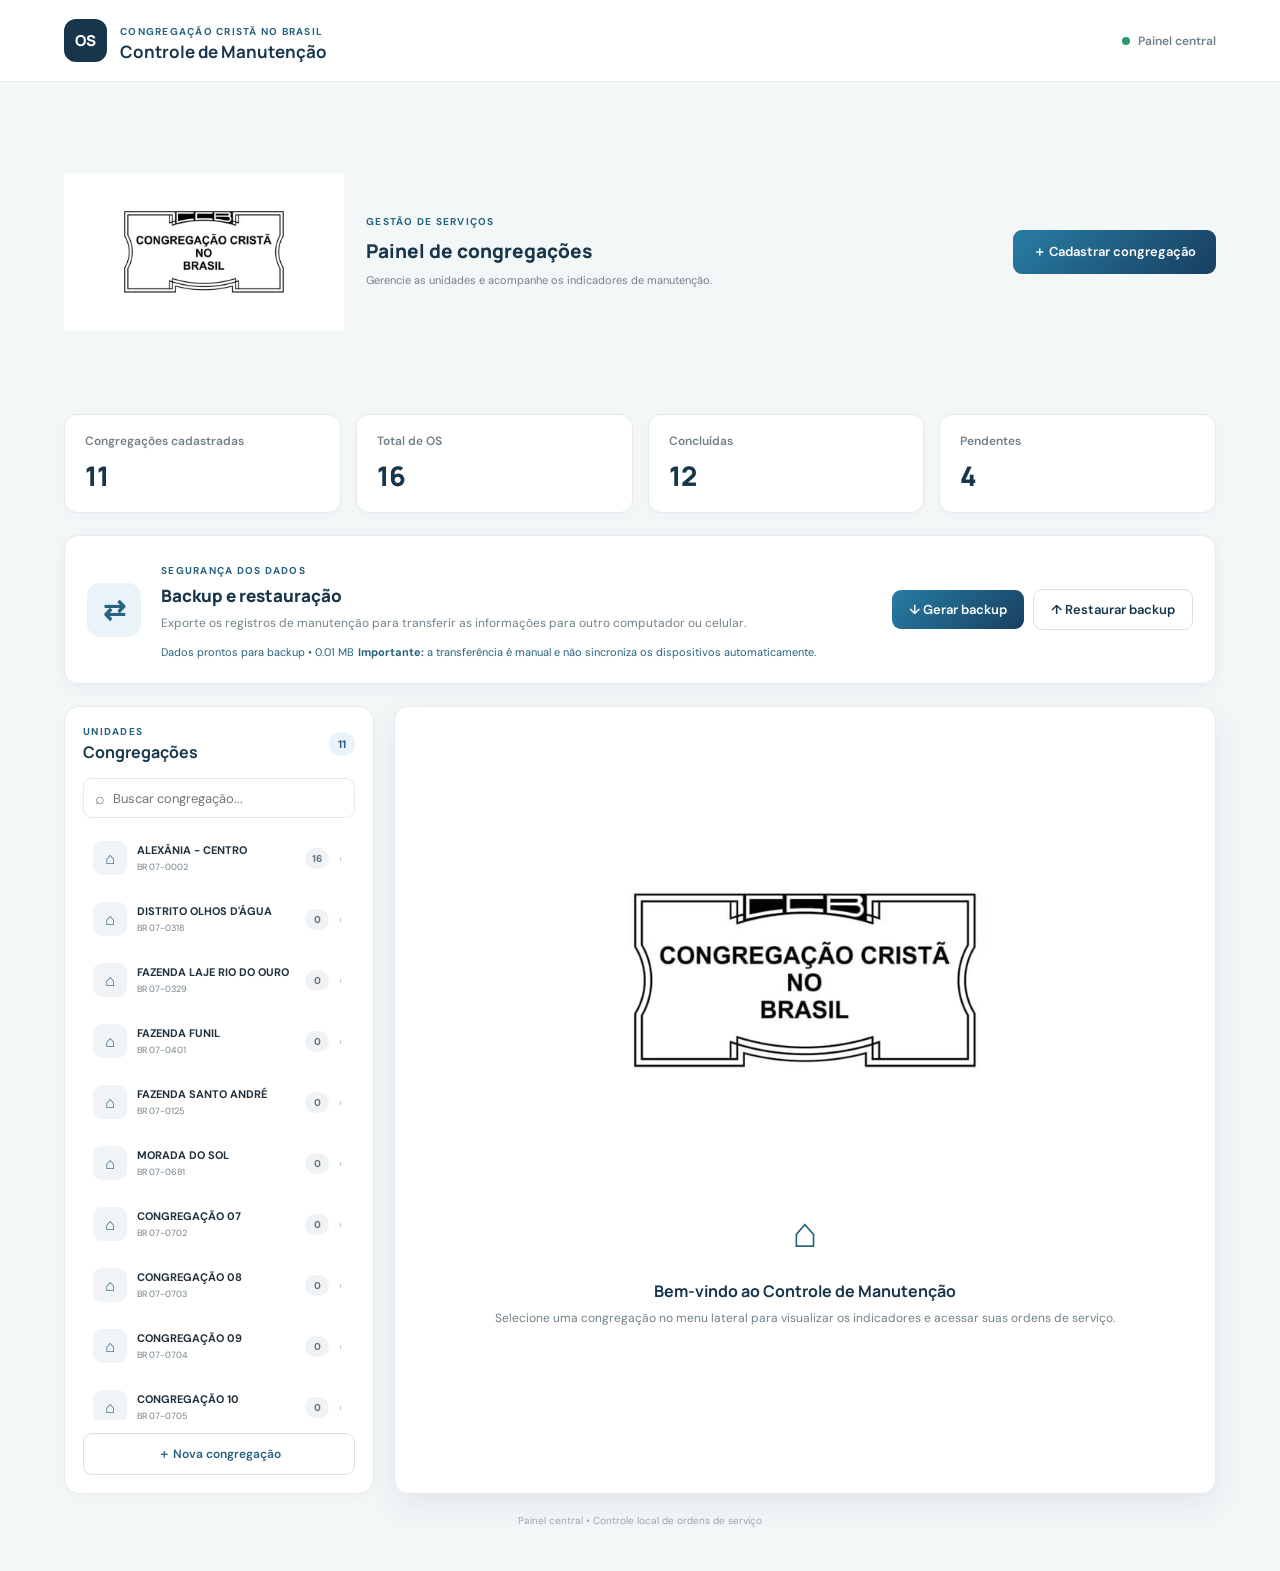
==== commit f37b5c93: "vamos ver" ====
--- a/index.html
+++ b/index.html
@@ -26,7 +26,7 @@
 
         <a
             class="brand brand-link"
-            href="index.html"
+            href="./index.html"
             aria-label="Página inicial do Controle de Manutenção"
         >
 
@@ -51,7 +51,6 @@
 
     </header>
 
-
     <!-- CONTEÚDO PRINCIPAL -->
 
     <main class="container central-container">
@@ -66,6 +65,7 @@
                     src="./Logoccb.avif"
                     alt="Logo da Congregação Cristã no Brasil"
                     class="logo-ccb"
+                    onerror="this.style.display='none'"
                 >
 
                 <div class="hero-texto">
@@ -95,7 +95,6 @@
 
         </section>
 
-
         <!-- INDICADORES GERAIS -->
 
         <section
@@ -105,7 +104,7 @@
 
             <article class="stat-card">
                 <span>Congregações cadastradas</span>
-                <strong id="totalIgrejas">11</strong>
+                <strong id="totalIgrejas">0</strong>
             </article>
 
             <article class="stat-card">
@@ -124,7 +123,6 @@
             </article>
 
         </section>
-
 
         <!-- BACKUP E RESTAURAÇÃO -->
 
@@ -198,7 +196,6 @@
 
         </section>
 
-
         <!-- ÁREA PRINCIPAL -->
 
         <section class="central-workspace">
@@ -226,11 +223,10 @@
                         class="sidebar-total"
                         id="totalIgrejasMenu"
                     >
-                        11
+                        0
                     </span>
 
                 </div>
-
 
                 <!-- PESQUISA -->
 
@@ -248,7 +244,6 @@
 
                 </label>
 
-
                 <!-- LISTA DE CONGREGAÇÕES -->
 
                 <nav
@@ -260,7 +255,6 @@
                     <!-- Conteúdo gerado pelo JavaScript -->
                 </nav>
 
-
                 <!-- CADASTRAR CONGREGAÇÃO -->
 
                 <button
@@ -272,7 +266,6 @@
                 </button>
 
             </aside>
-
 
             <!-- PAINEL DE INFORMAÇÕES -->
 
@@ -290,7 +283,6 @@
 
         </section>
 
-
         <!-- RODAPÉ -->
 
         <footer class="footer-note">
@@ -298,7 +290,6 @@
         </footer>
 
     </main>
-
 
     <!-- MODAL DE CADASTRO DE CONGREGAÇÃO -->
 
@@ -308,7 +299,7 @@
         aria-labelledby="tituloModalIgreja"
     >
 
-        <form id="formIgreja">
+        <form id="formIgreja" method="dialog">
 
             <!-- CABEÇALHO DO MODAL -->
 
@@ -341,7 +332,6 @@
                 </button>
 
             </div>
-
 
             <!-- CAMPOS DO FORMULÁRIO -->
 
@@ -391,7 +381,6 @@
 
             </div>
 
-
             <!-- BOTÕES DO MODAL -->
 
             <div class="modal-footer">
@@ -407,6 +396,7 @@
                 <button
                     class="btn btn-primary"
                     type="submit"
+                    id="salvarIgreja"
                 >
                     Salvar congregação
                 </button>
--- a/style.css
+++ b/style.css
@@ -1,4 +1,3 @@
-
 
 
 @import url('https://fonts.googleapis.com/css2?family=DM+Sans:wght@400;500;600;700&family=Manrope:wght@500;600;700;800&display=swap');
@@ -924,19 +923,29 @@
 
 /* Logo da CCB no estado vazio */
 
+/* LOGO CCB - SEÇÃO DE BOAS-VINDAS */
+
 .empty-state-main::before {
     content: "";
     display: block;
 
     width: 240px;
     height: 150px;
+    width: 600px !important; /* Ajuste para telas maiores */
+    height: 400px !important; /* Ajuste para telas maiores */
+
+    max-width: 100%; /* Garantir que não ultrapasse a largura da tela */
 
     margin: 0 auto 22px;
+    margin: 0 auto 25px; /* Centralizar e adicionar espaçamento inferior */
 
     background-image: url("./Logoccb.avif");
     background-repeat: no-repeat;
+    background-image: url("./Logoccb.avif"); /* Logo da CCB */
+    background-repeat: no-repeat; /* Não repetir a imagem */
     background-position: center;
     background-size: contain;
+    background-size: contain; /* Ajustar a imagem para caber no container */
 }
 
 .empty-state-main > i {
@@ -1536,6 +1545,19 @@
     height: 160px;
     object-fit: contain;
     flex-shrink: 0;
+    display: block !important; /* Garantir que o logo seja exibido como bloco */
+    width: 280px !important; /* Definir largura fixa */
+    height: 280px !important; /* Definir altura fixa */
+
+    max-width: none !important; /* Remover limite de largura */
+    max-height: none !important; /* Remover limite de altura */
+
+    object-fit: contain; /* Garantir que a imagem se ajuste ao contêiner */
+    flex: 0 0 280px !important; /* Garantir que o contêiner flex tenha tamanho fixo */
+
+    background: transparent !important; /* Garantir fundo transparente */
+    border: none !important; /* Remover borda */
+    box-shadow: none !important; /* Remover sombra */
 }
 .hero-texto {
     display: flex;
@@ -1790,6 +1812,11 @@
 
 @media (max-width: 760px) {
 
+    .empty-state-main::before {/* Ajuste para telas menores */
+    width: 280px !important;/* Ajuste para telas menores */
+    height: 220px !important;/* Ajuste para telas menores */
+}
+
     .topbar {
         padding: 12px 16px;
         min-height: 72px;
@@ -1836,6 +1863,9 @@
     .logo-ccb {
     width: 120px;
     height: 120px;
+    width: 150px !important;
+    height: 150px !important;
+    flex: 0 0 150px !important;
 }
 
     .hero-texto h2 {
@@ -2053,6 +2083,21 @@
 
 @media (max-width: 420px) {
 
+    .empty-state-main::before {/* Ajuste para celulares pequenos */
+    width: 220px !important;/* Ajuste para celulares pequenos */
+    height: 180px !important; /* Ajuste para celulares pequenos */
+}
+
+
+
+
+    .empty-state-main::before {
+    width: 220px !important;
+    height: 180px !important;
+    }
+
+
+
     .topbar {
         align-items: flex-start;
     }
@@ -2127,7 +2172,13 @@
         width: 100px;
         height: 100px;
     }
-}
+    .logo-ccb {
+        width: 120px !important;
+        height: 120px !important;
+        flex: 0 0 120px !important;
+    }
+}
+
 
     .hero-texto h2 {
         font-size: 19px;
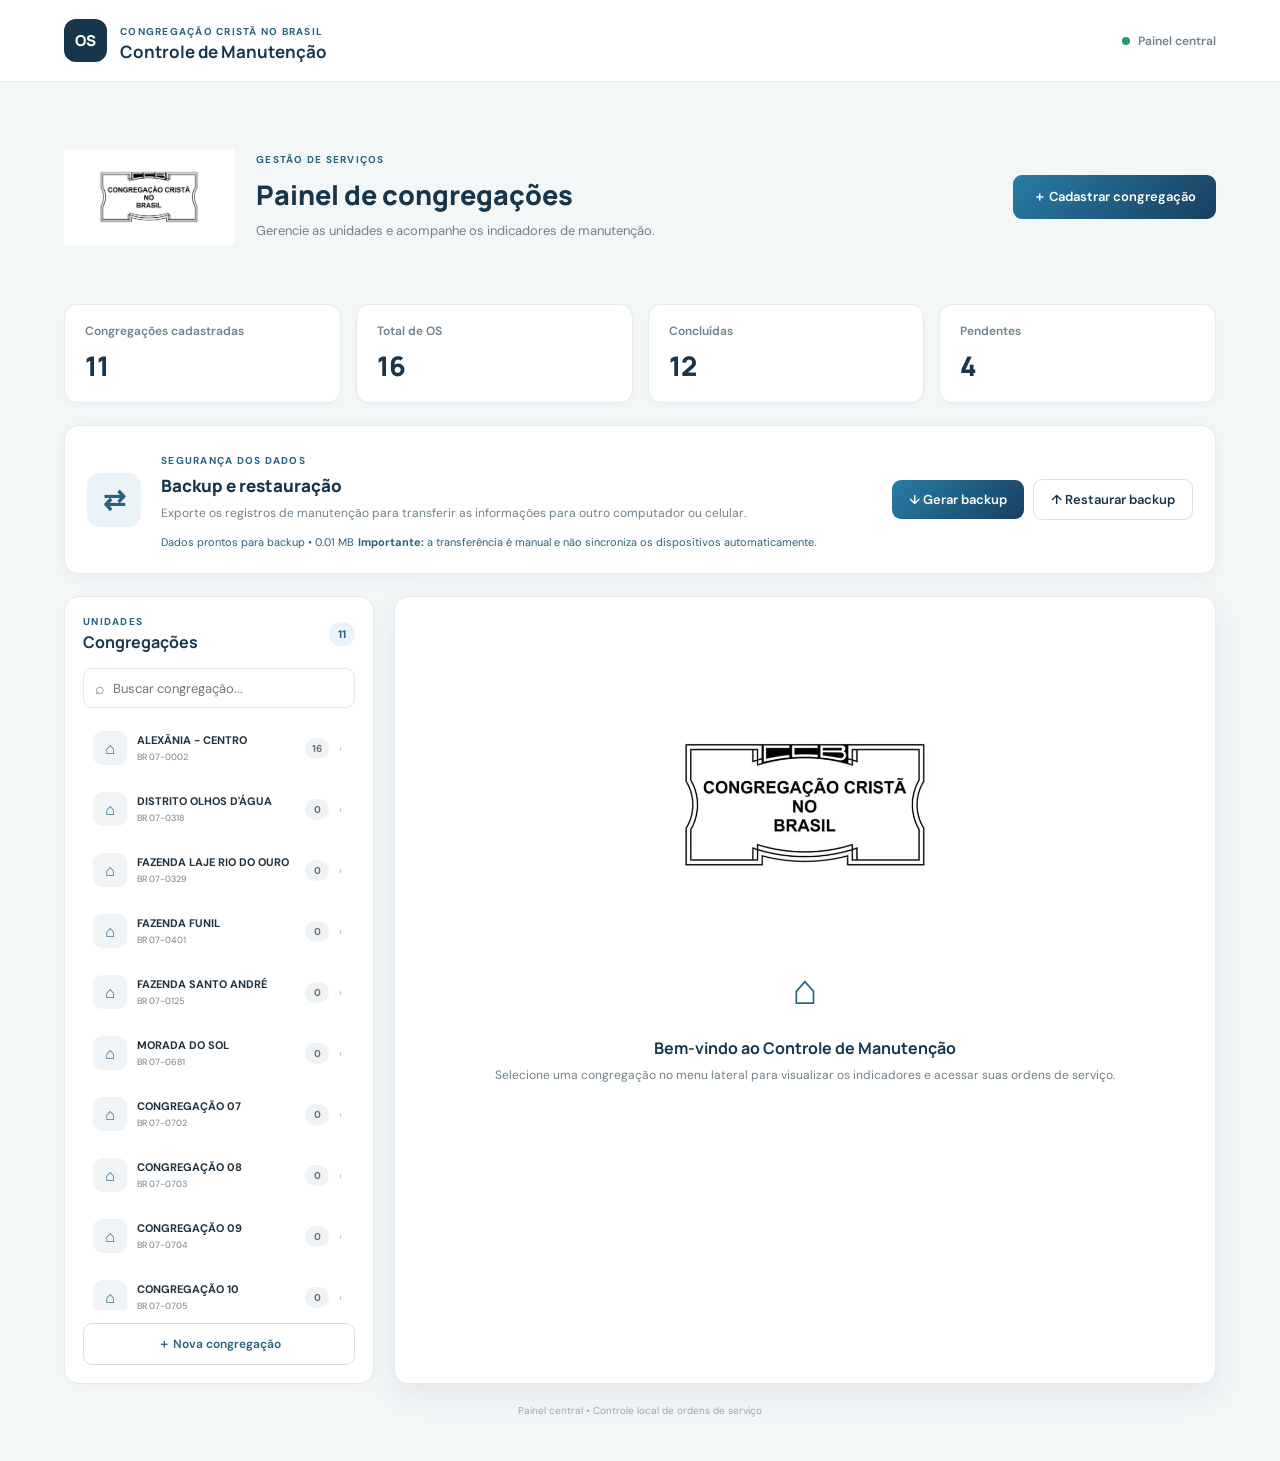
==== commit 5cc194bb: "Melhora cadastro de participantes e alinhamento das assinaturas na impressão da ata" ====
--- a/index.html
+++ b/index.html
@@ -1,11 +1,12 @@
+
 <!DOCTYPE html>
 <html lang="pt-BR">
 
 <head>
     <meta charset="UTF-8">
     <meta name="viewport" content="width=device-width, initial-scale=1.0">
+
     <meta name="theme-color" content="#18364b">
-
     <meta
         name="description"
         content="Sistema de controle de manutenção das congregações da Congregação Cristã no Brasil."
@@ -13,14 +14,15 @@
 
     <title>Controle de Manutenção | Painel Central</title>
 
-    <link rel="stylesheet" href="./style.css">
-
-    <script src="./script.js" defer></script>
+    <link rel="stylesheet" href="index.css">
+
 </head>
 
 <body data-page="painel">
 
-    <!-- CABEÇALHO -->
+    <!-- =================================================
+         CABEÇALHO
+    ================================================== -->
 
     <header class="topbar">
 
@@ -51,9 +53,13 @@
 
     </header>
 
-    <!-- CONTEÚDO PRINCIPAL -->
+
+    <!-- =================================================
+         CONTEÚDO PRINCIPAL
+    ================================================== -->
 
     <main class="container central-container">
+
 
         <!-- APRESENTAÇÃO -->
 
@@ -95,7 +101,10 @@
 
         </section>
 
-        <!-- INDICADORES GERAIS -->
+
+        <!-- =================================================
+             INDICADORES GERAIS
+        ================================================== -->
 
         <section
             class="stats stats-central"
@@ -103,28 +112,43 @@
         >
 
             <article class="stat-card">
+
                 <span>Congregações cadastradas</span>
+
                 <strong id="totalIgrejas">0</strong>
+
             </article>
 
             <article class="stat-card">
+
                 <span>Total de OS</span>
+
                 <strong id="totalOSGeral">0</strong>
+
             </article>
 
             <article class="stat-card">
+
                 <span>Concluídas</span>
+
                 <strong id="concluidasGeral">0</strong>
+
             </article>
 
             <article class="stat-card">
+
                 <span>Pendentes</span>
+
                 <strong id="pendentesGeral">0</strong>
+
             </article>
 
         </section>
 
-        <!-- BACKUP E RESTAURAÇÃO -->
+
+        <!-- =================================================
+             BACKUP E RESTAURAÇÃO
+        ================================================== -->
 
         <section
             class="backup-card"
@@ -196,9 +220,13 @@
 
         </section>
 
-        <!-- ÁREA PRINCIPAL -->
+
+        <!-- =================================================
+             ÁREA PRINCIPAL
+        ================================================== -->
 
         <section class="central-workspace">
+
 
             <!-- MENU LATERAL -->
 
@@ -227,6 +255,7 @@
                     </span>
 
                 </div>
+
 
                 <!-- PESQUISA -->
 
@@ -244,6 +273,7 @@
 
                 </label>
 
+
                 <!-- LISTA DE CONGREGAÇÕES -->
 
                 <nav
@@ -252,10 +282,11 @@
                     aria-live="polite"
                     aria-label="Lista de congregações"
                 >
-                    <!-- Conteúdo gerado pelo JavaScript -->
+                    <!-- Conteúdo gerado pelo script.js -->
                 </nav>
 
-                <!-- CADASTRAR CONGREGAÇÃO -->
+
+                <!-- NOVA CONGREGAÇÃO -->
 
                 <button
                     class="btn btn-outline btn-new-sidebar"
@@ -266,6 +297,7 @@
                 </button>
 
             </aside>
+
 
             <!-- PAINEL DE INFORMAÇÕES -->
 
@@ -276,14 +308,17 @@
             >
 
                 <div id="detalhesIgreja">
-                    <!-- Informações inseridas pelo JavaScript -->
+                    <!-- Informações inseridas pelo script.js -->
                 </div>
 
             </section>
 
         </section>
 
-        <!-- RODAPÉ -->
+
+        <!-- =================================================
+             RODAPÉ
+        ================================================== -->
 
         <footer class="footer-note">
             Painel central • Controle local de ordens de serviço
@@ -291,7 +326,10 @@
 
     </main>
 
-    <!-- MODAL DE CADASTRO DE CONGREGAÇÃO -->
+
+    <!-- =================================================
+         MODAL DE CADASTRO DE CONGREGAÇÃO
+    ================================================== -->
 
     <dialog
         id="modalIgreja"
@@ -301,6 +339,7 @@
 
         <form id="formIgreja" method="dialog">
 
+
             <!-- CABEÇALHO DO MODAL -->
 
             <div class="modal-header">
@@ -332,6 +371,7 @@
                 </button>
 
             </div>
+
 
             <!-- CAMPOS DO FORMULÁRIO -->
 
@@ -352,6 +392,7 @@
 
                 </label>
 
+
                 <label>
 
                     Código de identificação
@@ -366,6 +407,7 @@
 
                 </label>
 
+
                 <label>
 
                     Localidade / descrição
@@ -381,6 +423,7 @@
 
             </div>
 
+
             <!-- BOTÕES DO MODAL -->
 
             <div class="modal-footer">
@@ -406,7 +449,6 @@
         </form>
 
     </dialog>
-
+<script src="./index.js" defer></script>
 </body>
-
 </html>
--- a/index.css
+++ b/index.css
@@ -0,0 +1,1643 @@
+
+@import url('https://fonts.googleapis.com/css2?family=DM+Sans:wght@400;500;600;700&family=Manrope:wght@500;600;700;800&display=swap');
+
+/* =========================================================
+   CONTROLE DE MANUTENÇÃO CCB
+   CSS COMPARTILHADO + PAINEL CENTRAL
+========================================================= */
+
+/* 1. VARIÁVEIS */
+:root {
+    --navy: #18364b;
+    --blue: #27627f;
+    --blue-soft: #eaf3f7;
+
+    --ink: #20313d;
+    --muted: #71808a;
+
+    --line: #e4eaee;
+    --bg: #f4f7f8;
+    --white: #ffffff;
+
+    --green: #18794e;
+    --green-bg: #e8f5ee;
+
+    --amber: #9a6500;
+    --amber-bg: #fff4d8;
+
+    --red: #b42318;
+    --red-bg: #fdecea;
+
+    --shadow: 0 12px 32px rgba(24,54,75,.08);
+}
+
+/* 2. RESET GLOBAL */
+* {
+    margin: 0;
+    padding: 0;
+    box-sizing: border-box;
+}
+
+html {
+    scroll-behavior: smooth;
+}
+
+body {
+    min-height: 100vh;
+    background: var(--bg);
+    color: var(--ink);
+    font-family: 'DM Sans', sans-serif;
+}
+
+button,
+input,
+select,
+textarea {
+    font: inherit;
+}
+
+button {
+    cursor: pointer;
+}
+
+button:focus-visible,
+a:focus-visible,
+input:focus-visible,
+select:focus-visible,
+textarea:focus-visible {
+    outline: 3px solid rgba(39,98,127,.25);
+    outline-offset: 2px;
+}
+
+img {
+    max-width: 100%;
+}
+
+[hidden] {
+    display: none !important;
+}
+
+/* 3. CABEÇALHO */
+.topbar {
+    min-height: 82px;
+    background: var(--white);
+    border-bottom: 1px solid var(--line);
+    display: flex;
+    align-items: center;
+    justify-content: space-between;
+    gap: 18px;
+    padding: 12px max(5vw, 24px);
+}
+
+.brand {
+    display: flex;
+    align-items: center;
+    gap: 13px;
+    min-width: 0;
+}
+
+.brand-link {
+    text-decoration: none;
+    color: inherit;
+}
+
+.brand-mark {
+    width: 43px;
+    height: 43px;
+    border-radius: 12px;
+    background: var(--navy);
+    color: white;
+    display: grid;
+    place-items: center;
+    font: 800 15px Manrope, sans-serif;
+    flex: none;
+}
+
+.eyebrow {
+    font-size: 10px;
+    letter-spacing: 1.25px;
+    font-weight: 700;
+    color: var(--blue);
+    margin-bottom: 4px;
+}
+
+.brand h1 {
+    font: 700 17px Manrope, sans-serif;
+    color: var(--navy);
+}
+
+.topbar-tag {
+    font-size: 12px;
+    color: var(--muted);
+    font-weight: 600;
+    display: flex;
+    align-items: center;
+    gap: 8px;
+}
+
+.online-dot {
+    width: 8px;
+    height: 8px;
+    border-radius: 50%;
+    background: #269b68;
+    flex: none;
+}
+
+.topbar-actions {
+    display: flex;
+    align-items: center;
+    gap: 10px;
+}
+
+/* 4. CONTAINER E TÍTULOS */
+.container {
+    width: 100%;
+    max-width: 1440px;
+    margin: auto;
+    padding: 38px 5vw 24px;
+}
+
+.central-container {
+    max-width: 1600px;
+    padding-top: 30px;
+}
+
+.hero {
+    display: flex;
+    align-items: center;
+    justify-content: space-between;
+    gap: 20px;
+    margin-bottom: 25px;
+}
+
+.hero h2 {
+    font: 800 29px Manrope, sans-serif;
+    color: var(--navy);
+    margin: 4px 0 6px;
+}
+
+.central-hero {
+    display: flex;
+    align-items: center;
+    justify-content: space-between;
+    gap: 24px;
+    margin-bottom: 22px;
+}
+
+.central-hero h2 {
+    font-size: 27px;
+}
+
+.muted {
+    color: var(--muted);
+}
+
+.small {
+    font-size: 12px;
+}
+
+/* 5. BOTÕES */
+.btn {
+    border: 0;
+    border-radius: 9px;
+    padding: 11px 17px;
+    font: 600 13px 'DM Sans', sans-serif;
+    transition: all .2s ease;
+    text-decoration: none;
+    display: inline-flex;
+    align-items: center;
+    justify-content: center;
+    gap: 8px;
+    white-space: nowrap;
+    cursor: pointer;
+}
+
+.btn:hover {
+    transform: translateY(-2px);
+    box-shadow: 0 5px 12px rgba(24,54,75,.12);
+}
+
+.btn:active {
+    transform: translateY(0);
+}
+
+.btn-primary {
+    background: linear-gradient(135deg, #287da5, #183f60);
+    color: white;
+}
+
+.btn-primary:hover {
+    background: linear-gradient(135deg, #21698d, #102f49);
+}
+
+.btn-outline {
+    background: white;
+    border: 1px solid #d5e0e7;
+    color: var(--navy);
+}
+
+.btn-outline:hover {
+    background: var(--blue-soft);
+    border-color: var(--blue);
+    color: var(--blue);
+}
+
+.btn-add-top {
+    min-height: 44px;
+    padding: 12px 20px;
+}
+
+#btnExcluirIgreja {
+    color: var(--red);
+    border-color: #f0d5d2;
+    background: #fffafa;
+}
+
+#btnExcluirIgreja:hover {
+    background: var(--red-bg);
+    border-color: #e8bdb8;
+}
+
+/* 6. INDICADORES GERAIS */
+.stats {
+    display: grid;
+    grid-template-columns: repeat(4, minmax(0, 1fr));
+    gap: 15px;
+    margin-bottom: 22px;
+}
+
+.stat-card {
+    min-width: 0;
+    background: white;
+    border: 1px solid var(--line);
+    border-radius: 13px;
+    padding: 18px 20px;
+    box-shadow: 0 3px 12px rgba(24,54,75,.025);
+    transition: .2s;
+}
+
+.stat-card:hover {
+    transform: translateY(-2px);
+    box-shadow: var(--shadow);
+}
+
+.stat-card span {
+    display: block;
+    color: var(--muted);
+    font-size: 12px;
+    font-weight: 600;
+}
+
+.stat-card strong {
+    display: block;
+    font: 800 27px Manrope, sans-serif;
+    color: var(--navy);
+    margin-top: 8px;
+}
+
+/* 7. ÁREA PRINCIPAL */
+.central-workspace {
+    display: grid;
+    grid-template-columns: 310px minmax(0, 1fr);
+    gap: 20px;
+    align-items: stretch;
+}
+
+/* 8. MENU LATERAL DE CONGREGAÇÕES */
+.church-sidebar {
+    background: white;
+    border: 1px solid var(--line);
+    border-radius: 15px;
+    padding: 18px;
+    box-shadow: 0 3px 12px rgba(24,54,75,.025);
+    display: flex;
+    flex-direction: column;
+    min-width: 0;
+}
+
+.sidebar-heading {
+    display: flex;
+    align-items: center;
+    justify-content: space-between;
+    gap: 10px;
+    margin-bottom: 15px;
+}
+
+.sidebar-heading .eyebrow {
+    margin-bottom: 3px;
+}
+
+.sidebar-heading h3 {
+    font: 700 16px Manrope, sans-serif;
+    color: var(--navy);
+}
+
+.sidebar-total {
+    background: var(--blue-soft);
+    color: var(--blue);
+    border-radius: 20px;
+    padding: 5px 9px;
+    font-size: 11px;
+    font-weight: 700;
+    flex: none;
+}
+
+/* 9. PESQUISA */
+.search {
+    height: 42px;
+    display: flex;
+    align-items: center;
+    gap: 8px;
+    border: 1px solid var(--line);
+    border-radius: 9px;
+    padding: 0 11px;
+    color: var(--muted);
+    background: white;
+}
+
+.search input {
+    border: 0;
+    outline: 0;
+    width: 100%;
+    min-width: 0;
+    font: 13px 'DM Sans', sans-serif;
+    color: var(--ink);
+    background: transparent;
+}
+
+.sidebar-search {
+    height: 40px;
+    margin-bottom: 12px;
+    flex: none;
+}
+
+.sidebar-search:focus-within {
+    border-color: #7ca9bf;
+    box-shadow: 0 0 0 3px var(--blue-soft);
+}
+
+/* 10. LISTA DE CONGREGAÇÕES */
+.church-nav {
+    display: flex;
+    flex-direction: column;
+    gap: 5px;
+    max-height: 590px;
+    overflow-y: auto;
+    padding-right: 3px;
+}
+
+.church-nav::-webkit-scrollbar {
+    width: 5px;
+}
+
+.church-nav::-webkit-scrollbar-thumb {
+    background: #cbd8df;
+    border-radius: 10px;
+}
+
+.church-nav::-webkit-scrollbar-track {
+    background: transparent;
+}
+
+.church-nav-item {
+    width: 100%;
+    display: flex;
+    align-items: center;
+    gap: 10px;
+    text-align: left;
+    border: 1px solid transparent;
+    background: transparent;
+    border-radius: 9px;
+    padding: 10px 9px;
+    color: var(--ink);
+    transition: .16s;
+}
+
+.church-nav-item:hover {
+    background: #f5f8fa;
+    border-color: #edf1f3;
+}
+
+.church-nav-item.ativo {
+    background: var(--blue-soft);
+    border-color: #d8e8ef;
+    color: var(--navy);
+}
+
+.church-nav-icon {
+    width: 34px;
+    height: 34px;
+    border-radius: 9px;
+    background: #f0f4f6;
+    color: var(--blue);
+    display: grid;
+    place-items: center;
+    flex: none;
+    font-size: 16px;
+}
+
+.church-nav-item.ativo .church-nav-icon {
+    background: white;
+}
+
+.church-nav-text {
+    display: flex;
+    flex-direction: column;
+    gap: 3px;
+    min-width: 0;
+    flex: 1;
+}
+
+.church-nav-text strong {
+    font-size: 11px;
+    font-weight: 700;
+    line-height: 1.35;
+    overflow-wrap: anywhere;
+}
+
+.church-nav-text small {
+    font-size: 9px;
+    color: var(--muted);
+}
+
+.church-nav-arrow {
+    color: #9aabb4;
+    font-size: 10px;
+    flex: none;
+}
+
+.church-nav-item.ativo .church-nav-arrow {
+    color: var(--blue);
+}
+
+.church-nav-count {
+    min-width: 24px;
+    text-align: center;
+    border-radius: 20px;
+    background: #f0f3f5;
+    color: #63727b;
+    font-size: 10px;
+    font-weight: 700;
+    padding: 4px 6px;
+    flex: none;
+}
+
+.church-nav-item.ativo .church-nav-count {
+    background: white;
+    color: var(--blue);
+}
+
+/* 11. ESTADO VAZIO DO MENU */
+.sidebar-empty {
+    padding: 22px 8px;
+    text-align: center;
+    display: grid;
+    gap: 6px;
+}
+
+.sidebar-empty strong {
+    font-size: 11px;
+    color: var(--navy);
+}
+
+.sidebar-empty span {
+    font-size: 10px;
+    color: var(--muted);
+}
+
+/* 12. BOTÃO NOVA CONGREGAÇÃO */
+.btn-new-sidebar {
+    width: 100%;
+    margin-top: 13px;
+    min-height: 42px;
+    color: var(--blue);
+    font-size: 12px;
+}
+
+/* 13. PAINEL DE INFORMAÇÕES */
+.panel {
+    background: var(--white);
+    border: 1px solid var(--line);
+    border-radius: 14px;
+    box-shadow: var(--shadow);
+}
+
+.church-details {
+    min-height: 540px;
+    padding: 25px 27px;
+    overflow: visible;
+}
+
+/* 14. CABEÇALHO DA CONGREGAÇÃO */
+.detail-heading {
+    display: flex;
+    align-items: center;
+    justify-content: space-between;
+    gap: 18px;
+    padding-bottom: 23px;
+    border-bottom: 1px solid var(--line);
+}
+
+.detail-title-group {
+    display: flex;
+    align-items: center;
+    gap: 15px;
+    min-width: 0;
+}
+
+.detail-icon {
+    width: 54px;
+    height: 54px;
+    border-radius: 15px;
+    background: var(--blue-soft);
+    color: var(--blue);
+    display: grid;
+    place-items: center;
+    font-size: 23px;
+    flex: none;
+}
+
+.detail-title-group .eyebrow {
+    margin-bottom: 5px;
+}
+
+.detail-title-group h3 {
+    font: 800 21px Manrope, sans-serif;
+    color: var(--navy);
+    margin-bottom: 5px;
+    overflow-wrap: anywhere;
+}
+
+.detail-title-group .small {
+    font-size: 11px;
+}
+
+.detail-heading > .btn {
+    flex: none;
+}
+
+/* 15. INFORMAÇÕES DA CONGREGAÇÃO */
+.detail-info-grid {
+    display: grid;
+    grid-template-columns: repeat(3, minmax(0, 1fr));
+    gap: 12px;
+    padding: 22px 0;
+}
+
+.detail-info-card {
+    display: flex;
+    align-items: center;
+    gap: 10px;
+    min-width: 0;
+    background: #f8fafb;
+    border: 1px solid #edf1f3;
+    border-radius: 11px;
+    padding: 13px;
+}
+
+.detail-info-icon {
+    width: 34px;
+    height: 34px;
+    border-radius: 9px;
+    background: #eaf3f7;
+    color: var(--blue);
+    display: grid;
+    place-items: center;
+    flex: none;
+    font-size: 14px;
+}
+
+.detail-info-card div {
+    display: flex;
+    flex-direction: column;
+    gap: 4px;
+    min-width: 0;
+}
+
+.detail-info-card small {
+    font-size: 9px;
+    color: var(--muted);
+}
+
+.detail-info-card strong {
+    font-size: 11px;
+    color: var(--navy);
+    overflow-wrap: anywhere;
+}
+
+/* 16. TÍTULO DA SEÇÃO */
+.detail-section-title {
+    display: flex;
+    justify-content: space-between;
+    align-items: flex-end;
+    gap: 12px;
+    margin: 8px 0 13px;
+}
+
+.detail-section-title h4 {
+    font: 700 15px Manrope, sans-serif;
+    color: var(--navy);
+    margin-bottom: 4px;
+}
+
+.detail-period {
+    font-size: 9px;
+    color: var(--muted);
+    background: #f4f7f8;
+    padding: 6px 9px;
+    border-radius: 20px;
+}
+
+/* 17. INDICADORES INDIVIDUAIS */
+.detail-stats {
+    display: grid;
+    grid-template-columns: repeat(3, minmax(0, 1fr));
+    gap: 12px;
+}
+
+.detail-stat {
+    display: flex;
+    align-items: center;
+    gap: 12px;
+    border: 1px solid var(--line);
+    border-radius: 11px;
+    padding: 16px;
+    min-width: 0;
+    transition: .2s;
+}
+
+.detail-stat:hover {
+    border-color: #cbdce4;
+    background: #fcfdfe;
+}
+
+.detail-stat-symbol {
+    width: 38px;
+    height: 38px;
+    border-radius: 10px;
+    display: grid;
+    place-items: center;
+    font-size: 16px;
+    flex: none;
+}
+
+.detail-stat-symbol.blue {
+    background: var(--blue-soft);
+    color: var(--blue);
+}
+
+.detail-stat-symbol.green {
+    background: var(--green-bg);
+    color: var(--green);
+}
+
+.detail-stat-symbol.amber {
+    background: var(--amber-bg);
+    color: var(--amber);
+}
+
+.detail-stat div {
+    display: flex;
+    flex-direction: column;
+    gap: 4px;
+    min-width: 0;
+}
+
+.detail-stat small {
+    font-size: 10px;
+    color: var(--muted);
+}
+
+.detail-stat strong {
+    font: 800 23px Manrope, sans-serif;
+    color: var(--navy);
+}
+
+/* 18. BARRA DE PROGRESSO */
+.completion-card {
+    margin-top: 17px;
+    border: 1px solid var(--line);
+    border-radius: 11px;
+    padding: 16px;
+}
+
+.completion-head {
+    display: flex;
+    justify-content: space-between;
+    align-items: center;
+    gap: 12px;
+    margin-bottom: 12px;
+}
+
+.completion-head div {
+    display: flex;
+    flex-direction: column;
+    gap: 4px;
+}
+
+.completion-head div strong {
+    font-size: 11px;
+    color: var(--navy);
+}
+
+.completion-head div small {
+    font-size: 10px;
+    color: var(--muted);
+}
+
+.completion-percent {
+    font: 800 18px Manrope, sans-serif;
+    color: var(--blue);
+}
+
+.progress-track {
+    height: 8px;
+    background: #edf1f3;
+    border-radius: 20px;
+    overflow: hidden;
+}
+
+.progress-track span {
+    height: 100%;
+    display: block;
+    background: linear-gradient(90deg, #287da5, #183f60);
+    border-radius: 20px;
+    transition: width .25s;
+}
+
+/* 19. RODAPÉ DO PAINEL */
+.detail-footer {
+    display: flex;
+    align-items: center;
+    justify-content: space-between;
+    gap: 12px;
+    margin-top: 20px;
+    padding-top: 15px;
+    border-top: 1px solid var(--line);
+}
+
+.detail-footer > span {
+    display: flex;
+    align-items: center;
+    gap: 7px;
+    color: var(--muted);
+    font-size: 10px;
+}
+
+.detail-footer .online-dot {
+    width: 7px;
+    height: 7px;
+    display: inline-block;
+}
+
+/* 20. ESTADOS VAZIOS */
+.empty-state {
+    text-align: center;
+    padding: 48px 15px;
+}
+
+.empty-state > i {
+    display: block;
+    font-size: 30px;
+    color: #9aabb4;
+    margin-bottom: 14px;
+}
+
+.empty-state h2,
+.empty-state h3 {
+    font: 700 16px Manrope, sans-serif;
+    color: var(--navy);
+}
+
+.empty-state p {
+    font-size: 12px;
+    color: var(--muted);
+    margin-top: 7px;
+    line-height: 1.6;
+}
+
+.empty-state-main {
+    min-height: 440px;
+    display: flex;
+    flex-direction: column;
+    align-items: center;
+    justify-content: center;
+}
+
+/* Logo CCB na seção de boas-vindas */
+.empty-state-main::before {
+    content: "";
+    display: block;
+    width: min(100%, 420px);
+    height: 270px;
+    margin: 0 auto 22px;
+    background-image: url("./Logoccb.avif");
+    background-repeat: no-repeat;
+    background-position: center;
+    background-size: contain;
+}
+
+.empty-state-main > i {
+    font-size: 42px;
+    color: var(--blue);
+    margin-bottom: 20px;
+}
+
+.empty-state-main .btn {
+    margin-top: 20px;
+}
+
+/* 21. MODAIS */
+dialog {
+    border: 0;
+    border-radius: 15px;
+    padding: 0;
+    width: min(620px, calc(100% - 28px));
+    max-height: 90vh;
+    overflow-y: auto;
+    margin: auto;
+    box-shadow: 0 25px 80px rgba(0,0,0,.22);
+}
+
+dialog::backdrop {
+    background: rgba(13,31,43,.48);
+    backdrop-filter: blur(2px);
+}
+
+dialog form {
+    padding: 24px;
+}
+
+.modal-church {
+    max-width: 560px;
+}
+
+.modal-church form {
+    padding: 25px;
+}
+
+.modal-header {
+    display: flex;
+    justify-content: space-between;
+    align-items: flex-start;
+    gap: 15px;
+    margin-bottom: 22px;
+}
+
+.modal-header h3 {
+    font: 800 20px Manrope, sans-serif;
+    color: var(--navy);
+    margin-bottom: 6px;
+}
+
+.icon-btn {
+    border: 0;
+    background: transparent;
+    font-size: 26px;
+    color: var(--muted);
+}
+
+.icon-btn:hover {
+    color: var(--red);
+}
+
+/* 22. FORMULÁRIOS */
+.form-grid {
+    display: grid;
+    grid-template-columns: repeat(2, minmax(0, 1fr));
+    gap: 15px;
+}
+
+.form-grid label {
+    display: flex;
+    flex-direction: column;
+    gap: 7px;
+    font-size: 11px;
+    font-weight: 700;
+    color: #53636d;
+}
+
+.form-grid input,
+.form-grid select,
+.form-grid textarea {
+    width: 100%;
+    border: 1px solid var(--line);
+    border-radius: 8px;
+    padding: 11px;
+    background: white;
+    outline: none;
+    color: var(--ink);
+    font-size: 13px;
+    transition: .18s;
+}
+
+.form-grid input:focus,
+.form-grid select:focus,
+.form-grid textarea:focus {
+    border-color: #7ca9bf;
+    box-shadow: 0 0 0 3px var(--blue-soft);
+}
+
+.form-grid textarea {
+    resize: vertical;
+    min-height: 95px;
+}
+
+.full {
+    grid-column: 1 / -1;
+}
+
+.modal-footer {
+    display: flex;
+    justify-content: flex-end;
+    gap: 9px;
+    margin-top: 23px;
+}
+
+/* 23. RODAPÉ GERAL */
+.footer-note {
+    text-align: center;
+    color: #9aa6ad;
+    font-size: 10px;
+    margin: 20px 0;
+}
+
+/* 24. BACKUP E RESTAURAÇÃO */
+.backup-card {
+    display: flex;
+    align-items: center;
+    gap: 20px;
+    padding: 22px;
+    margin: 22px 0;
+    background: var(--white);
+    border: 1px solid var(--line);
+    border-radius: 14px;
+    box-shadow: 0 4px 16px rgba(24,54,75,.05);
+}
+
+.backup-icon {
+    width: 54px;
+    height: 54px;
+    flex: none;
+    display: grid;
+    place-items: center;
+    border-radius: 13px;
+    background: var(--blue-soft);
+    color: var(--blue);
+    font-size: 27px;
+    font-weight: 700;
+}
+
+.backup-content {
+    flex: 1;
+    min-width: 0;
+}
+
+.backup-content .eyebrow {
+    margin-bottom: 5px;
+}
+
+.backup-content h3 {
+    font: 800 17px Manrope, sans-serif;
+    color: var(--navy);
+    margin: 5px 0 7px;
+}
+
+.backup-content p {
+    color: var(--muted);
+    font-size: 12px;
+    line-height: 1.6;
+    margin-bottom: 7px;
+}
+
+.backup-content small {
+    color: var(--blue);
+    font-size: 11px;
+}
+
+.backup-actions {
+    display: flex;
+    align-items: center;
+    justify-content: flex-end;
+    gap: 9px;
+    flex-wrap: wrap;
+}
+
+.backup-actions .btn {
+    white-space: nowrap;
+}
+
+/* 25. ASSINATURAS */
+.print-signatures {
+    display: none;
+}
+
+.signature {
+    flex: 1;
+    text-align: center;
+    font-size: 10px;
+    color: #202a30;
+}
+
+.signature span {
+    display: block;
+    border-top: 1px solid #222;
+    margin-bottom: 9px;
+    height: 1px;
+}
+
+/* 26. LOGO CCB - PAINEL CENTRAL */
+.hero-apresentacao {
+    display: flex;
+    align-items: center;
+    gap: 22px;
+    min-width: 0;
+}
+
+.logo-ccb {
+    display: block;
+    width: 170px;
+    height: 170px;
+    max-width: 100%;
+    object-fit: contain;
+    flex: 0 0 170px;
+    background: transparent;
+    border: none;
+    box-shadow: none;
+}
+
+.hero-texto {
+    display: flex;
+    flex-direction: column;
+    gap: 5px;
+    min-width: 0;
+}
+
+.hero-texto .eyebrow {
+    margin-bottom: 2px;
+}
+
+.hero-texto h2 {
+    margin: 3px 0;
+    font-size: 27px;
+    color: var(--navy);
+}
+
+.hero-texto .muted {
+    line-height: 1.6;
+    font-size: 13px;
+}
+
+/* 27. MENU DE OPÇÕES DAS ORDENS
+   Compartilhado caso seja utilizado em outras telas */
+.actions-col {
+    position: relative;
+    text-align: center;
+    width: 90px;
+}
+
+.os-menu-container {
+    position: relative;
+    display: inline-flex;
+    align-items: center;
+    justify-content: center;
+}
+
+.btn-opcoes-os {
+    width: 40px;
+    height: 40px;
+    display: inline-flex;
+    align-items: center;
+    justify-content: center;
+    border: 1px solid #dbe4f0;
+    border-radius: 12px;
+    background: linear-gradient(145deg, #ffffff, #edf3ff);
+    color: #2458c5;
+    font-size: 27px;
+    font-weight: 800;
+    line-height: 1;
+    cursor: pointer;
+    box-shadow: 0 3px 8px rgba(37,99,235,.10);
+    transition: all .25s ease;
+}
+
+.btn-opcoes-os:hover,
+.btn-opcoes-os[aria-expanded="true"] {
+    background: linear-gradient(135deg, #2563eb, #1746b5);
+    color: #ffffff;
+    border-color: #2563eb;
+    transform: translateY(-2px);
+    box-shadow: 0 6px 15px rgba(37,99,235,.28);
+}
+
+.os-dropdown {
+    position: absolute;
+    top: calc(100% + 8px);
+    right: 0;
+    width: 190px;
+    padding: 7px;
+    background: #ffffff;
+    border: 1px solid #e2e8f0;
+    border-radius: 14px;
+    box-shadow: 0 12px 30px rgba(15,23,42,.18);
+    z-index: 1000;
+    text-align: left;
+    animation: aparecerMenuOS .18s ease;
+}
+
+.os-dropdown[hidden] {
+    display: none !important;
+}
+
+@keyframes aparecerMenuOS {
+    from {
+        opacity: 0;
+        transform: translateY(-6px);
+    }
+
+    to {
+        opacity: 1;
+        transform: translateY(0);
+    }
+}
+
+.os-dropdown-item {
+    width: 100%;
+    min-height: 42px;
+    display: flex;
+    align-items: center;
+    gap: 11px;
+    padding: 10px 12px;
+    border: none;
+    border-radius: 9px;
+    background: transparent;
+    color: #334155;
+    font-size: 13px;
+    font-weight: 700;
+    text-align: left;
+    cursor: pointer;
+    transition: all .2s ease;
+}
+
+.os-dropdown-item span {
+    width: 22px;
+    height: 22px;
+    display: inline-flex;
+    align-items: center;
+    justify-content: center;
+    border-radius: 7px;
+    font-size: 15px;
+    font-weight: bold;
+}
+
+.os-dropdown-item[data-acao="visualizar"] {
+    color: #1d4ed8;
+}
+
+.os-dropdown-item[data-acao="visualizar"] span {
+    background: #dbeafe;
+    color: #1d4ed8;
+}
+
+.os-dropdown-item[data-acao="visualizar"]:hover {
+    background: #eff6ff;
+}
+
+.os-dropdown-item[data-acao="editar"] {
+    color: #b45309;
+}
+
+.os-dropdown-item[data-acao="editar"] span {
+    background: #ffedd5;
+    color: #c2410c;
+}
+
+.os-dropdown-item[data-acao="editar"]:hover {
+    background: #fff7ed;
+}
+
+.os-dropdown-item.excluir {
+    color: #dc2626;
+}
+
+.os-dropdown-item.excluir span {
+    background: #fee2e2;
+    color: #dc2626;
+}
+
+.os-dropdown-item.excluir:hover {
+    background: #fef2f2;
+}
+
+.btn-opcoes-os:focus-visible,
+.os-dropdown-item:focus-visible {
+    outline: 3px solid #93c5fd;
+    outline-offset: 2px;
+}
+
+/* =========================================================
+   28. RESPONSIVIDADE DO PAINEL CENTRAL
+========================================================= */
+
+@media (max-width: 1100px) {
+    .central-workspace {
+        grid-template-columns: 270px minmax(0, 1fr);
+        gap: 14px;
+    }
+
+    .church-details {
+        padding: 20px;
+    }
+
+    .detail-info-grid {
+        grid-template-columns: 1fr;
+    }
+}
+
+@media (max-width: 900px) {
+    .stats {
+        grid-template-columns: repeat(2, minmax(0, 1fr));
+        gap: 10px;
+    }
+}
+
+/* =========================================================
+   29. CELULARES E TABLETS PEQUENOS
+========================================================= */
+
+@media (max-width: 760px) {
+    .topbar {
+        padding: 12px 16px;
+        min-height: 72px;
+        flex-wrap: wrap;
+    }
+
+    .brand h1 {
+        font-size: 14px;
+    }
+
+    .topbar-actions {
+        width: 100%;
+        flex-wrap: wrap;
+    }
+
+    .topbar-actions .btn {
+        flex: 1;
+    }
+
+    .container,
+    .central-container {
+        padding: 24px 14px;
+    }
+
+    .hero {
+        align-items: flex-start;
+        flex-direction: column;
+    }
+
+    .hero h2 {
+        font-size: 25px;
+    }
+
+    .central-hero {
+        align-items: flex-start;
+        flex-direction: column;
+    }
+
+    .hero-apresentacao {
+        width: 100%;
+        gap: 15px;
+    }
+
+    .logo-ccb {
+        width: 145px;
+        height: 145px;
+        flex: 0 0 145px;
+    }
+
+    .hero-texto h2 {
+        font-size: 22px;
+    }
+
+    .central-hero .btn-add-top {
+        width: 100%;
+    }
+
+    .stat-card {
+        padding: 14px;
+    }
+
+    .stat-card strong {
+        font-size: 23px;
+    }
+
+    .central-workspace {
+        grid-template-columns: 1fr;
+    }
+
+    .church-sidebar {
+        padding: 14px;
+    }
+
+    .church-nav {
+        max-height: 260px;
+        display: grid;
+        grid-template-columns: repeat(2, minmax(0, 1fr));
+        gap: 5px;
+    }
+
+    .church-nav-item {
+        padding: 8px 6px;
+        gap: 7px;
+    }
+
+    .church-nav-icon {
+        width: 29px;
+        height: 29px;
+        font-size: 14px;
+    }
+
+    .church-nav-text strong {
+        font-size: 9px;
+    }
+
+    .church-nav-text small {
+        font-size: 8px;
+    }
+
+    .church-nav-count {
+        min-width: 20px;
+        font-size: 9px;
+        padding: 3px;
+    }
+
+    .church-details {
+        min-height: 0;
+        padding: 18px 14px;
+    }
+
+    .detail-heading {
+        align-items: flex-start;
+        flex-direction: column;
+    }
+
+    .detail-heading > .btn {
+        width: 100%;
+    }
+
+    .detail-title-group h3 {
+        font-size: 17px;
+    }
+
+    .detail-info-grid {
+        grid-template-columns: 1fr;
+        padding: 16px 0;
+    }
+
+    .detail-stats {
+        grid-template-columns: 1fr;
+    }
+
+    .detail-stat {
+        padding: 12px;
+    }
+
+    .detail-section-title {
+        align-items: flex-start;
+        flex-direction: column;
+    }
+
+    .detail-footer {
+        align-items: flex-start;
+        flex-direction: column;
+    }
+
+    .form-grid {
+        grid-template-columns: 1fr;
+    }
+
+    .full {
+        grid-column: auto;
+    }
+
+    .modal-footer {
+        flex-direction: column-reverse;
+    }
+
+    .modal-footer .btn {
+        width: 100%;
+    }
+
+    .modal-church form {
+        padding: 20px;
+    }
+
+    .backup-card {
+        align-items: flex-start;
+        flex-direction: column;
+        gap: 15px;
+        padding: 18px;
+    }
+
+    .backup-content {
+        width: 100%;
+    }
+
+    .backup-actions {
+        width: 100%;
+        flex-direction: column;
+    }
+
+    .backup-actions .btn {
+        width: 100%;
+        justify-content: center;
+    }
+
+    .btn-opcoes-os {
+        width: 42px;
+        height: 42px;
+    }
+
+    .os-dropdown {
+        width: 185px;
+    }
+
+    .os-dropdown-item {
+        min-height: 46px;
+        font-size: 14px;
+    }
+
+    .empty-state-main::before {
+        width: min(100%, 320px);
+        height: 220px;
+    }
+}
+
+/* =========================================================
+   30. CELULARES PEQUENOS
+========================================================= */
+
+@media (max-width: 420px) {
+    .topbar {
+        align-items: flex-start;
+    }
+
+    .brand {
+        gap: 8px;
+    }
+
+    .brand-mark {
+        width: 38px;
+        height: 38px;
+    }
+
+    .church-nav {
+        grid-template-columns: 1fr;
+    }
+
+    .detail-title-group {
+        align-items: flex-start;
+    }
+
+    .detail-icon {
+        width: 44px;
+        height: 44px;
+        font-size: 20px;
+    }
+
+    .completion-card {
+        padding: 12px;
+    }
+
+    .stats {
+        grid-template-columns: repeat(2, minmax(0, 1fr));
+        gap: 8px;
+    }
+
+    .stat-card {
+        padding: 12px 10px;
+    }
+
+    .stat-card span {
+        font-size: 10px;
+    }
+
+    .stat-card strong {
+        font-size: 21px;
+    }
+
+    .hero-apresentacao {
+        align-items: flex-start;
+        gap: 12px;
+    }
+
+    .logo-ccb {
+        width: 115px;
+        height: 115px;
+        flex: 0 0 115px;
+    }
+
+    .hero-texto h2 {
+        font-size: 19px;
+    }
+
+    .hero-texto .muted {
+        font-size: 11px;
+    }
+
+    .empty-state-main::before {
+        width: min(100%, 230px);
+        height: 175px;
+    }
+}
+
+/* =========================================================
+   31. IMPRESSÃO DO PAINEL CENTRAL
+========================================================= */
+
+@media print {
+    @page {
+        margin: 15mm;
+    }
+
+    body {
+        background: white !important;
+        color: #111 !important;
+        -webkit-print-color-adjust: exact;
+        print-color-adjust: exact;
+    }
+
+    .topbar,
+    .footer-note,
+    .church-sidebar,
+    .btn-add-top,
+    .modal-footer,
+    #btnExcluirIgreja,
+    .backup-card {
+        display: none !important;
+    }
+
+    .container,
+    .central-container {
+        max-width: none;
+        padding: 0;
+    }
+
+    .central-workspace {
+        display: block;
+    }
+
+    .panel,
+    .stat-card {
+        box-shadow: none;
+    }
+
+    .stats {
+        gap: 8px;
+        margin-bottom: 15px;
+    }
+
+    .stat-card {
+        padding: 10px;
+        box-shadow: none;
+        border: 1px solid #ccc;
+    }
+
+    .panel {
+        box-shadow: none;
+        border: 1px solid #ccc;
+        overflow: visible;
+    }
+
+    .church-details {
+        overflow: visible;
+    }
+
+    .print-signatures {
+        display: flex !important;
+        justify-content: space-between;
+        gap: 45px;
+        margin: 75px 25px 20px;
+        break-inside: avoid;
+    }
+
+    .signature {
+        flex: 1;
+        text-align: center;
+        font-size: 9px;
+        color: #111;
+    }
+
+    .signature span {
+        display: block;
+        height: 1px;
+        border-top: 1px solid #222;
+        margin-bottom: 9px;
+    }
+
+    .stat-card,
+    .detail-stat,
+    .completion-card {
+        break-inside: avoid;
+    }
+}
